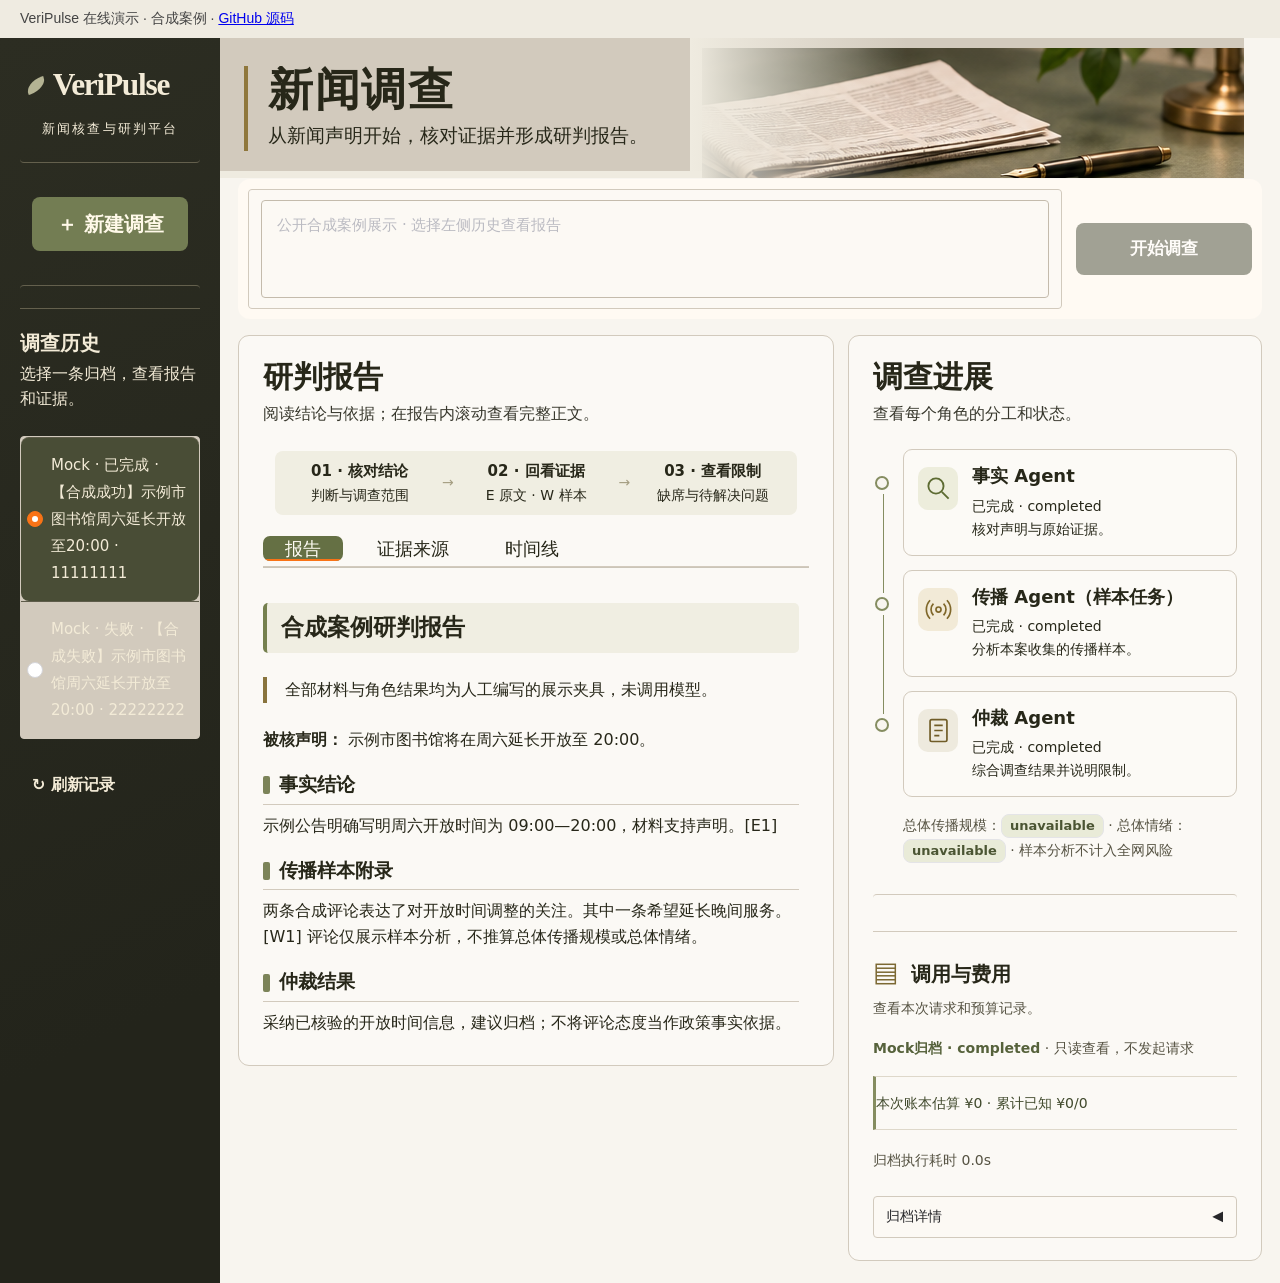
==== docs/demo/index.html @ a6015715 "Show current frontend and add interactive public demo" ====
<!doctype html><html lang="zh-CN"><head><meta charset="UTF-8"><meta name="viewport" content="width=device-width,initial-scale=1"><title>VeriPulse · 在线演示</title><style>:root { --bg: white; --col: #27272a; --bg-dark: #0f0f11; --col-dark: #f4f4f5; }
body { background: var(--bg); color: var(--col); font-family: Arial, Helvetica, sans-serif; }
@media (prefers-color-scheme: dark) {
  body { background: var(--bg-dark); color: var(--col-dark); }
}
.gradio-container-6-31-0, .gradio-container-6-31-0 *, .gradio-container-6-31-0 ::before, .gradio-container-6-31-0 ::after { box-sizing: border-box; border-style: solid; border-width: 0px; }
.gradio-container-6-31-0 html { text-size-adjust: 100%; line-height: 1.5; font-family: var(--font-sans); tab-size: 2; }
body { line-height: inherit; margin: 0px; }
.gradio-container-6-31-0 hr { height: 0px; color: inherit; border-top-width: 1px; }
.gradio-container-6-31-0 abbr:where([title]) { text-decoration: underline dotted; }
.gradio-container-6-31-0 h1, .gradio-container-6-31-0 h2, .gradio-container-6-31-0 h3, .gradio-container-6-31-0 h4, .gradio-container-6-31-0 h5, .gradio-container-6-31-0 h6 { font-weight: inherit; font-size: inherit; }
.gradio-container-6-31-0 a { color: inherit; text-decoration: inherit; }
.gradio-container-6-31-0 b, .gradio-container-6-31-0 strong { font-weight: bolder; }
.gradio-container-6-31-0 code, .gradio-container-6-31-0 kbd, .gradio-container-6-31-0 samp, .gradio-container-6-31-0 pre { }
.gradio-container-6-31-0 small { font-size: 80%; }
.gradio-container-6-31-0 sub, .gradio-container-6-31-0 sup { vertical-align: baseline; font-size: 75%; line-height: 0; position: relative; }
.gradio-container-6-31-0 sub { bottom: -0.25em; }
.gradio-container-6-31-0 sup { top: -0.5em; }
.gradio-container-6-31-0 table { border-color: inherit; text-indent: 0px; }
.gradio-container-6-31-0 button, .gradio-container-6-31-0 input, .gradio-container-6-31-0 optgroup, .gradio-container-6-31-0 select, .gradio-container-6-31-0 textarea { color: inherit; font-weight: inherit; font-size: 100%; line-height: inherit; margin: 0px; padding: 0px; font-family: inherit; }
.gradio-container-6-31-0 button, .gradio-container-6-31-0 select { text-transform: none; }
.gradio-container-6-31-0 button, .gradio-container-6-31-0 [type="button"], .gradio-container-6-31-0 [type="reset"], .gradio-container-6-31-0 [type="submit"] { appearance: button; background-color: rgba(0, 0, 0, 0); background-image: none; }
.gradio-container-6-31-0 progress { vertical-align: baseline; }
.gradio-container-6-31-0 ::-webkit-inner-spin-button { height: auto; }
.gradio-container-6-31-0 ::-webkit-outer-spin-button { height: auto; }
.gradio-container-6-31-0 [type="search"] { appearance: textfield; outline-offset: -2px; }
.gradio-container-6-31-0 ::-webkit-search-decoration { appearance: none; }
.gradio-container-6-31-0 ::-webkit-file-upload-button { appearance: button; font: inherit; }
.gradio-container-6-31-0 summary { display: list-item; }
.gradio-container-6-31-0 blockquote, .gradio-container-6-31-0 dl, .gradio-container-6-31-0 dd, .gradio-container-6-31-0 h1, .gradio-container-6-31-0 h2, .gradio-container-6-31-0 h3, .gradio-container-6-31-0 h4, .gradio-container-6-31-0 h5, .gradio-container-6-31-0 h6, .gradio-container-6-31-0 hr, .gradio-container-6-31-0 figure, .gradio-container-6-31-0 p, .gradio-container-6-31-0 pre { margin: 0px; }
.gradio-container-6-31-0 fieldset { margin: 0px; padding: 0px; }
.gradio-container-6-31-0 legend { padding: 0px; }
.gradio-container-6-31-0 ol, .gradio-container-6-31-0 ul, .gradio-container-6-31-0 menu { margin: 0px; padding: 0px; }
.gradio-container-6-31-0 textarea { resize: vertical; }
.gradio-container-6-31-0 input::placeholder, .gradio-container-6-31-0 textarea::placeholder { opacity: 1; color: --color-var(--color-grey-400); }
.gradio-container-6-31-0 button, .gradio-container-6-31-0 [role="button"] { cursor: pointer; }
.gradio-container-6-31-0 :disabled { cursor: default; }
.gradio-container-6-31-0 img, .gradio-container-6-31-0 svg, .gradio-container-6-31-0 video, .gradio-container-6-31-0 canvas, .gradio-container-6-31-0 audio, .gradio-container-6-31-0 iframe, .gradio-container-6-31-0 embed, .gradio-container-6-31-0 object { vertical-align: middle; display: block; }
.gradio-container-6-31-0 img, .gradio-container-6-31-0 video { max-width: 100%; height: auto; margin: 0px; }
.gradio-container-6-31-0 [hidden] { display: none; }
.gradio-container-6-31-0 [type="text"], .gradio-container-6-31-0 [type="email"], .gradio-container-6-31-0 [type="url"], .gradio-container-6-31-0 [type="password"], .gradio-container-6-31-0 [type="number"], .gradio-container-6-31-0 [type="date"], .gradio-container-6-31-0 [type="datetime-local"], .gradio-container-6-31-0 [type="month"], .gradio-container-6-31-0 [type="search"], .gradio-container-6-31-0 [type="tel"], .gradio-container-6-31-0 [type="time"], .gradio-container-6-31-0 [type="week"], .gradio-container-6-31-0 [multiple], .gradio-container-6-31-0 textarea, .gradio-container-6-31-0 select { --tw-shadow: 0 0 #0000; appearance: none; background-color: rgb(255, 255, 255); border-width: 1px; border-color: rgb(107, 114, 128); border-radius: 0px; padding: 0.5rem 0.75rem; font-size: 1rem; line-height: 1.5rem; }
.gradio-container-6-31-0 [type="checkbox"], .gradio-container-6-31-0 [type="radio"] { vertical-align: middle; appearance: none; color: rgb(37, 99, 235); user-select: none; background-origin: border-box; border-width: 1px; flex-shrink: 0; width: 1rem; height: 1rem; padding: 0px; display: inline-block; }
.gradio-container-6-31-0 [type="checkbox"]:checked { background-image: url("data:image/svg+xml,%3csvg viewBox='0 0 16 16' fill='white' xmlns='http://www.w3.org/2000/svg'%3e%3cpath d='M12.207 4.793a1 1 0 010 1.414l-5 5a1 1 0 01-1.414 0l-2-2a1 1 0 011.414-1.414L6.5 9.086l4.293-4.293a1 1 0 011.414 0z'/%3e%3c/svg%3e"); }
.gradio-container-6-31-0 [type="radio"]:checked { background-image: url("data:image/svg+xml,%3csvg viewBox='0 0 16 16' fill='white' xmlns='http://www.w3.org/2000/svg'%3e%3ccircle cx='8' cy='8' r='3'/%3e%3c/svg%3e"); }
.gradio-container-6-31-0 select { background-image: url("data:image/svg+xml,%3csvg xmlns='http://www.w3.org/2000/svg' fill='none' viewBox='0 0 20 20'%3e%3cpath stroke='%236b7280' stroke-linecap='round' stroke-linejoin='round' stroke-width='1.5' d='M6 8l4 4 4-4'/%3e%3c/svg%3e"); background-position: right 0.5rem center; background-repeat: no-repeat; background-size: 1.5em 1.5em; padding-right: 2.5rem; }
.gradio-container-6-31-0 [type="checkbox"]:checked, .gradio-container-6-31-0 [type="radio"]:checked { background-position: 50% center; background-repeat: no-repeat; background-size: 100% 100%; }
.gradio-container-6-31-0 [type="checkbox"]:checked:hover, .gradio-container-6-31-0 [type="checkbox"]:checked:focus, .gradio-container-6-31-0 [type="radio"]:checked:hover, .gradio-container-6-31-0 [type="radio"]:checked:focus { border-color: rgba(0, 0, 0, 0); }
.gradio-container-6-31-0 [type="checkbox"]:focus-visible, .gradio-container-6-31-0 [type="checkbox"]:focus-visible, .gradio-container-6-31-0 [type="radio"]:focus-visible, .gradio-container-6-31-0 [type="radio"]:focus-visible { outline: none; }
.gradio-container-6-31-0 gradio-lite { display: flex; }
.gradio-container-6-31-0 gradio-lite:not(:defined) { display: none; }
.gradio-container-6-31-0 .scroll-hide { scrollbar-width: none; }
.gradio-container-6-31-0 .sr-only { clip: rect(0px, 0px, 0px, 0px); white-space: nowrap; border-width: 0px; width: 1px; height: 1px; margin: -1px; padding: 0px; position: absolute; overflow: hidden; }
.gradio-container-6-31-0 .scroll-hide::-webkit-scrollbar { display: none; }
.gradio-container-6-31-0 { text-size-adjust: 100%; line-height: 1.5; font-family: var(--font); tab-size: 4; }
.gradio-container-6-31-0 .cropper-container { touch-action: none; user-select: none; direction: ltr; font-size: 0px; line-height: 0; position: relative; }
.gradio-container-6-31-0 .cropper-container img { width: 100%; height: 100%; display: block; min-width: 0px !important; max-width: none !important; min-height: 0px !important; max-height: none !important; }
.gradio-container-6-31-0 .cropper-wrap-box, .gradio-container-6-31-0 .cropper-canvas, .gradio-container-6-31-0 .cropper-drag-box, .gradio-container-6-31-0 .cropper-crop-box, .gradio-container-6-31-0 .cropper-modal { position: absolute; inset: 0px; }
.gradio-container-6-31-0 .cropper-wrap-box, .gradio-container-6-31-0 .cropper-canvas { overflow: hidden; }
.gradio-container-6-31-0 .cropper-drag-box { opacity: 0; background-color: rgb(255, 255, 255); }
.gradio-container-6-31-0 .cropper-modal { opacity: 0.5; background-color: rgb(0, 0, 0); }
.gradio-container-6-31-0 .cropper-view-box { outline: rgba(51, 153, 255, 0.75) solid 1px; width: 100%; height: 100%; display: block; overflow: hidden; }
.gradio-container-6-31-0 .cropper-dashed { opacity: 0.5; border: 0px dashed rgb(238, 238, 238); display: block; position: absolute; }
.gradio-container-6-31-0 .cropper-dashed.dashed-h { border-top-width: 1px; border-bottom-width: 1px; width: 100%; height: 33.3333%; top: 33.3333%; left: 0px; }
.gradio-container-6-31-0 .cropper-dashed.dashed-v { border-left-width: 1px; border-right-width: 1px; width: 33.3333%; height: 100%; top: 0px; left: 33.3333%; }
.gradio-container-6-31-0 .cropper-center { opacity: 0.75; width: 0px; height: 0px; display: block; position: absolute; top: 50%; left: 50%; }
.gradio-container-6-31-0 .cropper-center::before, .gradio-container-6-31-0 .cropper-center::after { content: " "; background-color: rgb(238, 238, 238); display: block; position: absolute; }
.gradio-container-6-31-0 .cropper-center::before { width: 7px; height: 1px; top: 0px; left: -3px; }
.gradio-container-6-31-0 .cropper-center::after { width: 1px; height: 7px; top: -3px; left: 0px; }
.gradio-container-6-31-0 .cropper-face, .gradio-container-6-31-0 .cropper-line, .gradio-container-6-31-0 .cropper-point { opacity: 0.1; width: 100%; height: 100%; display: block; position: absolute; }
.gradio-container-6-31-0 .cropper-face { background-color: rgb(255, 255, 255); top: 0px; left: 0px; }
.gradio-container-6-31-0 .cropper-line { background-color: rgb(51, 153, 255); }
.gradio-container-6-31-0 .cropper-line.line-e { cursor: ew-resize; width: 5px; top: 0px; right: -3px; }
.gradio-container-6-31-0 .cropper-line.line-n { cursor: ns-resize; height: 5px; top: -3px; left: 0px; }
.gradio-container-6-31-0 .cropper-line.line-w { cursor: ew-resize; width: 5px; top: 0px; left: -3px; }
.gradio-container-6-31-0 .cropper-line.line-s { cursor: ns-resize; height: 5px; bottom: -3px; left: 0px; }
.gradio-container-6-31-0 .cropper-point { opacity: 0.75; background-color: rgb(51, 153, 255); width: 5px; height: 5px; }
.gradio-container-6-31-0 .cropper-point.point-e { cursor: ew-resize; margin-top: -3px; top: 50%; right: -3px; }
.gradio-container-6-31-0 .cropper-point.point-n { cursor: ns-resize; margin-left: -3px; top: -3px; left: 50%; }
.gradio-container-6-31-0 .cropper-point.point-w { cursor: ew-resize; margin-top: -3px; top: 50%; left: -3px; }
.gradio-container-6-31-0 .cropper-point.point-s { cursor: s-resize; margin-left: -3px; bottom: -3px; left: 50%; }
.gradio-container-6-31-0 .cropper-point.point-ne { cursor: nesw-resize; top: -3px; right: -3px; }
.gradio-container-6-31-0 .cropper-point.point-nw { cursor: nwse-resize; top: -3px; left: -3px; }
.gradio-container-6-31-0 .cropper-point.point-sw { cursor: nesw-resize; bottom: -3px; left: -3px; }
.gradio-container-6-31-0 .cropper-point.point-se { opacity: 1; cursor: nwse-resize; width: 20px; height: 20px; bottom: -3px; right: -3px; }
@media (width >= 768px) {
  .gradio-container-6-31-0 .cropper-point.point-se { width: 15px; height: 15px; }
}
@media (width >= 992px) {
  .gradio-container-6-31-0 .cropper-point.point-se { width: 10px; height: 10px; }
}
@media (width >= 1200px) {
  .gradio-container-6-31-0 .cropper-point.point-se { opacity: 0.75; width: 5px; height: 5px; }
}
.gradio-container-6-31-0 .cropper-point.point-se::before { opacity: 0; content: " "; background-color: rgb(51, 153, 255); width: 200%; height: 200%; display: block; position: absolute; bottom: -50%; right: -50%; }
.gradio-container-6-31-0 .cropper-invisible { opacity: 0; }
.gradio-container-6-31-0 .cropper-bg { background-image: url("[data-uri]"); }
.gradio-container-6-31-0 .cropper-hide { width: 0px; height: 0px; display: block; position: absolute; }
.gradio-container-6-31-0 .cropper-hidden { display: none !important; }
.gradio-container-6-31-0 .cropper-move { cursor: move; }
.gradio-container-6-31-0 .cropper-crop { cursor: crosshair; }
.gradio-container-6-31-0 .cropper-disabled .cropper-drag-box, .gradio-container-6-31-0 .cropper-disabled .cropper-face, .gradio-container-6-31-0 .cropper-disabled .cropper-line, .gradio-container-6-31-0 .cropper-disabled .cropper-point { cursor: not-allowed; }
:root { --scale-0: 1rem; --scale-1: 1.125rem; --scale-2: 1.25rem; --scale-3: 1.5rem; --scale-4: 1.875rem; --scale-5: 2.25rem; --scale-6: 3rem; --scale-7: 3.75rem; --scale-8: 4.5rem; --scale-9: 6rem; --scale-10: 8rem; --scale-000: .75rem; --scale-00: .875rem; --scale-fluid-0: clamp(.875rem, .8rem + .25vw, 1rem); --scale-fluid-1: clamp(1rem, .925rem + .25vw, 1.125rem); --scale-fluid-2: clamp(1.125rem, 1.05rem + .25vw, 1.25rem); --scale-fluid-3: clamp(1.25rem, 1.1rem + .5vw, 1.5rem); --scale-fluid-4: clamp(1.5rem, 1.275rem + .75vw, 1.875rem); --scale-fluid-5: clamp(1.875rem, 1.65rem + .75vw, 2.25rem); --scale-fluid-6: clamp(2.25rem, 1.8rem + 1.5vw, 3rem); --scale-fluid-7: clamp(3rem, 2.55rem + 1.5vw, 3.75rem); --scale-fluid-8: clamp(3.75rem, 3.3rem + 1.5vw, 4.5rem); --scale-fluid-9: clamp(4.5rem, 3.6rem + 3vw, 6rem); --scale-fluid-10: clamp(6rem, 4.8rem + 4vw, 8rem); --scale-fluid-000: clamp(.625rem, .55rem + .25vw, .75rem); --scale-fluid-00: clamp(.75rem, .675rem + .25vw, .875rem); --font-sans: IBM Plex Sans, ui-sans-serif, system-ui, -apple-system, BlinkMacSystemFont, "Segoe UI", Roboto, "Helvetica Neue", Arial, "Noto Sans", sans-serif, "Apple Color Emoji", "Segoe UI Emoji", "Segoe UI Symbol", "Noto Color Emoji"; --font-serif: ui-serif, Georgia, Cambria, "Times New Roman", Times, serif; --font-mono: IBM Plex Mono, ui-monospace, SFMono-Regular, Menlo, Monaco, Consolas, "Liberation Mono", "Courier New", monospace; --weight-light: 300; --weight-regular: 400; --weight-medium: 500; --weight-semibold: 600; --weight-bold: 700; --weight-extrabold: 800; --weight-black: 900; --line-none: 1; --line-xs: 1.125; --line-sm: 1.4; --line-md: 1.5; --line-lg: 1.625; --line-xl: 2; --letter-xs: -.05em; --letter-sm: -.025em; --letter-none: 0em; --letter-lg: .025em; --letter-xl: .05em; --prose-xs: 45ch; --prose-sm: 55ch; --prose-md: 65ch; --prose-lg: 75ch; --prose-xl: 85ch; --size-1: 4px; --size-2: 8px; --size-3: 12px; --size-4: 16px; --size-5: 20px; --size-6: 24px; --size-7: 28px; --size-8: 32px; --size-9: 36px; --size-10: 40px; --size-11: 44px; --size-12: 48px; --size-14: 56px; --size-16: 64px; --size-20: 80px; --size-24: 96px; --size-28: 112px; --size-32: 128px; --size-36: 144px; --size-40: 160px; --size-44: 176px; --size-48: 192px; --size-52: 208px; --size-56: 224px; --size-60: 240px; --size-64: 256px; --size-72: 288px; --size-80: 320px; --size-96: 384px; --size-px: 1px; --size-full: 100%; --size-screen: 100vw; --size-min: min-content; --size-max: max-content; --size-0-5: 2px; --size-1-5: 6px; --size-2-5: 10px; --size-screen-h: 100vh; --width-xs: 480px; --width-sm: 640px; --width-md: 768px; --width-lg: 1024px; --width-xl: 1280px; --ratio-square: 1/1; --ratio-portrait: 3/4; --ratio-landscape: 4/3; --ratio-tall: 2/3; --ratio-wide: 3/2; --ratio-widescreen: 16/9; --ratio-golden: 1.618/1; --radius-100: 100%; --radius-xs: 2px; --radius-sm: 4px; --radius-md: 6px; --radius-lg: 8px; --radius-xl: 12px; --radius-full: 9999px; --radius-2xl: 16px; --radius-3xl: 22px; --blur-xs: blur(4px); --blur-sm: blur(8px); --blur-md: blur(16px); --blur-lg: blur(24px); --blur-xl: blur(40px); --layer-1: 10; --layer-2: 20; --layer-3: 30; --layer-4: 40; --layer-5: 50; --layer-below: -1; --layer-top: 2147480000; --shadow-xs: 0 1px 3px 0 #0000001a, 0 1px 2px 0 #0000000f; --shadow-sm: 0 4px 6px -2px #0000001a, 0 2px 4px -2px #0000000f; --shadow-md: 0 12px 16px -4px #0000001a, 0 4px 6px -2px #0000000d; --shadow-lg: 0 20px 24px -4px #0000001a, 0 8px 8px -4px #0000000a; --shadow-xl: 0 24px 48px -12px #00000040; --ease-in-sine: cubic-bezier(.47, 0, .745, .715); --ease-out-sine: cubic-bezier(.39, .575, .565, 1); --ease-in-out-sine: cubic-bezier(.445, .05, .55, .95); --ease-in-quad: cubic-bezier(.55, .085, .68, .53); --ease-out-quad: cubic-bezier(.25, .46, .45, .94); --ease-in-out-quad: cubic-bezier(.455, .03, .515, .955); --ease-in-cubic: cubic-bezier(.55, .055, .675, .19); --ease-out-cubic: cubic-bezier(.215, .61, .355, 1); --ease-in-out-cubic: cubic-bezier(.645, .045, .355, 1); --ease-in-quart: cubic-bezier(.895, .03, .685, .22); --ease-out-quart: cubic-bezier(.165, .84, .44, 1); --ease-in-out-quart: cubic-bezier(.77, 0, .175, 1); --ease-in-quint: cubic-bezier(.755, .05, .855, .06); --ease-out-quint: cubic-bezier(.23, 1, .32, 1); --ease-in-out-quint: cubic-bezier(.86, 0, .07, 1); --ease-in-expo: cubic-bezier(.95, .05, .795, .035); --ease-out-expo: cubic-bezier(.19, 1, .22, 1); --ease-in-out-expo: cubic-bezier(1, 0, 0, 1); --ease-in-circ: cubic-bezier(.6, .04, .98, .335); --ease-out-circ: cubic-bezier(.075, .82, .165, 1); --ease-in-out-circ: cubic-bezier(.785, .135, .15, .86); --ease-in-back: cubic-bezier(.6, -.28, .735, .045); --ease-out-back: cubic-bezier(.175, .885, .32, 1.275); --ease-in-out-back: cubic-bezier(.68, -.55, .265, 1.55); --color-black: #000; --color-white: #fff; --color-grey-50: #f9fafb; --color-grey-100: #f3f4f6; --color-grey-200: #e5e7eb; --color-grey-300: #d1d5db; --color-grey-400: #9ca3af; --color-grey-500: #6b7280; --color-grey-600: #4b5563; --color-grey-700: #374151; --color-grey-800: #1f2937; --color-grey-900: #111827; --color-grey-950: #0b0f19; --color-grey: #6b7280; --color-slate-50: #f8fafc; --color-slate-100: #f1f5f9; --color-slate-200: #e2e8f0; --color-slate-300: #cbd5e1; --color-slate-400: #94a3b8; --color-slate-500: #64748b; --color-slate-600: #475569; --color-slate-700: #334155; --color-slate-800: #1e293b; --color-slate-900: #0f172a; --color-slate-950: #020617; --color-slate: var(--color-slate-500); --color-zinc-50: #fafafa; --color-zinc-100: #f4f4f5; --color-zinc-200: #e4e4e7; --color-zinc-300: #d4d4d8; --color-zinc-400: #a1a1aa; --color-zinc-500: #71717a; --color-zinc-600: #52525b; --color-zinc-700: #3f3f46; --color-zinc-800: #27272a; --color-zinc-900: #18181b; --color-zinc-950: #09090b; --color-zinc: var(--color-zinc-500); --color-stone-50: #fafaf9; --color-stone-100: #f5f5f4; --color-stone-200: #e7e5e4; --color-stone-300: #d6d3d1; --color-stone-400: #a8a29e; --color-stone-500: #78716c; --color-stone-600: #57534e; --color-stone-700: #44403c; --color-stone-800: #292524; --color-stone-900: #1c1917; --color-stone-950: #0c0a09; --color-stone: var(--color-stone-500); --color-red-50: #fef2f2; --color-red-100: #fee2e2; --color-red-200: #fecaca; --color-red-300: #fca5a5; --color-red-400: #f87171; --color-red-500: #ef4444; --color-red-600: #dc2626; --color-red-700: #b91c1c; --color-red-800: #991b1b; --color-red-900: #7f1d1d; --color-red-950: #63171a; --color-red: #ef4444; --color-orange-50: #fff2e5; --color-orange-100: #ffe5cc; --color-orange-200: #ffd8b4; --color-orange-300: #ffb066; --color-orange-400: #ff9633; --color-orange-500: #ff7c00; --color-orange-600: #ee7400; --color-orange-700: #ce6400; --color-orange-800: #a45000; --color-orange-900: #5c2d00; --color-orange-950: #3c1f00; --color-orange: #f97316; --color-amber-50: #fffbeb; --color-amber-100: #fef3c7; --color-amber-200: #fde68a; --color-amber-300: #fcd34d; --color-amber-400: #fbbf24; --color-amber-500: #f59e0b; --color-amber-600: #d97706; --color-amber-700: #b45309; --color-amber-800: #92400e; --color-amber-900: #78350f; --color-amber-950: #451a03; --color-amber: var(--color-amber-500); --color-yellow-50: #fffbeb; --color-yellow-100: #fff9c2; --color-yellow-200: #fef08a; --color-yellow-300: #fde047; --color-yellow-400: #facc15; --color-yellow-500: #eab308; --color-yellow-600: #ca8a04; --color-yellow-700: #a16207; --color-yellow-800: #854d0e; --color-yellow-900: #713f12; --color-yellow-950: #633112; --color-yellow: #eab308; --color-lime-50: #f7fee7; --color-lime-100: #ecfccb; --color-lime-200: #d9f99d; --color-lime-300: #bef264; --color-lime-400: #a3e635; --color-lime-500: #84cc16; --color-lime-600: #65a30d; --color-lime-700: #4d7c0f; --color-lime-800: #3f6212; --color-lime-900: #365314; --color-lime-950: #1a2e05; --color-lime: var(--color-lime-500); --color-green-50: #ecfdf5; --color-green-100: #d1fae5; --color-green-200: #bbf7d0; --color-green-300: #86efac; --color-green-400: #4ade80; --color-green-500: #22c55e; --color-green-600: #16a34a; --color-green-700: #15803d; --color-green-800: #166534; --color-green-900: #14532d; --color-green-950: #134227; --color-green: #22c55e; --color-teal-50: #f0fdfa; --color-teal-100: #ccfbf1; --color-teal-200: #99f6e4; --color-teal-300: #5eead4; --color-teal-400: #2dd4bf; --color-teal-500: #14b8a6; --color-teal-600: #0d9488; --color-teal-700: #0f766e; --color-teal-800: #115e59; --color-teal-900: #134e4a; --color-teal-950: #042f2e; --color-teal: var(--color-teal-500); --color-cyan-50: #ecfeff; --color-cyan-100: #cffafe; --color-cyan-200: #a5f3fc; --color-cyan-300: #67e8f9; --color-cyan-400: #22d3ee; --color-cyan-500: #06b6d4; --color-cyan-600: #0891b2; --color-cyan-700: #0e7490; --color-cyan-800: #155e75; --color-cyan-900: #164e63; --color-cyan-950: #083344; --color-cyan: var(--color-cyan-500); --color-sky-50: #f0f9ff; --color-sky-100: #e0f2fe; --color-sky-200: #bae6fd; --color-sky-300: #7dd3fc; --color-sky-400: #38bdf8; --color-sky-500: #0ea5e9; --color-sky-600: #0284c7; --color-sky-700: #0369a1; --color-sky-800: #075985; --color-sky-900: #0c4a6e; --color-sky-950: #082f49; --color-sky: var(--color-sky-500); --color-blue-50: #eff6ff; --color-blue-100: #dbeafe; --color-blue-200: #bfdbfe; --color-blue-300: #93c5fd; --color-blue-400: #60a5fa; --color-blue-500: #0ea5e9; --color-blue-600: #2563eb; --color-blue-700: #1d4ed8; --color-blue-800: #1e40af; --color-blue-900: #1e3a8a; --color-blue-950: #1c366b; --color-blue: #0ea5e9; --color-indigo-50: #eef2ff; --color-indigo-100: #e0e7ff; --color-indigo-200: #c7d2fe; --color-indigo-300: #a5b4fc; --color-indigo-400: #818cf8; --color-indigo-500: #6366f1; --color-indigo-600: #4f46e5; --color-indigo-700: #4338ca; --color-indigo-800: #3730a3; --color-indigo-900: #312e81; --color-indigo-950: #1e1b4b; --color-indigo: var(--color-indigo-500); --color-violet-50: #f5f3ff; --color-violet-100: #ede9fe; --color-violet-200: #ddd6fe; --color-violet-300: #c4b5fd; --color-violet-400: #a78bfa; --color-violet-500: #8b5cf6; --color-violet-600: #7c3aed; --color-violet-700: #6d28d9; --color-violet-800: #5b21b6; --color-violet-900: #4c1d95; --color-violet-950: #2e1065; --color-violet: var(--color-violet-500); --color-purple-50: #faf5ff; --color-purple-100: #f3e8ff; --color-purple-200: #e9d5ff; --color-purple-300: #d8b4fe; --color-purple-400: #c084fc; --color-purple-500: #a855f7; --color-purple-600: #9333ea; --color-purple-700: #7e22ce; --color-purple-800: #6b21a8; --color-purple-900: #581c87; --color-purple-950: #3b0764; --color-purple: var(--color-purple-500); --color-fuchsia-50: #fdf4ff; --color-fuchsia-100: #fae8ff; --color-fuchsia-200: #f5d0fe; --color-fuchsia-300: #f0abfc; --color-fuchsia-400: #e879f9; --color-fuchsia-500: #d946ef; --color-fuchsia-600: #c026d3; --color-fuchsia-700: #a21caf; --color-fuchsia-800: #86198f; --color-fuchsia-900: #701a75; --color-fuchsia-950: #4a044e; --color-fuchsia: var(--color-fuchsia-500); --color-pink-50: #fdf2f8; --color-pink-100: #fce7f3; --color-pink-200: #fbcfe8; --color-pink-300: #f9a8d4; --color-pink-400: #f472b6; --color-pink-500: #ec4899; --color-pink-600: #db2777; --color-pink-700: #be185d; --color-pink-800: #9d174d; --color-pink-900: #831843; --color-pink-950: #500724; --color-pink: var(--color-pink-500); --color-rose-50: #fff1f2; --color-rose-100: #ffe4e6; --color-rose-200: #fecdd3; --color-rose-300: #fda4af; --color-rose-400: #fb7185; --color-rose-500: #f43f5e; --color-rose-600: #e11d48; --color-rose-700: #be123c; --color-rose-800: #9f1239; --color-rose-900: #881337; --color-rose-950: #4c0519; --color-rose: var(--color-rose-500); --color-blue-10: #fafcff; --color-grey-10: #fdfdfe; --color-red-10: #fffbfb; --color-green-10: #f9fefc; --color-orange-10: #fffbf6; --color-yellow-10: #fffef8; --grid-2: repeat(2, minmax(0, 1fr)); --grid-3: repeat(3, minmax(0, 1fr)); --grid-4: repeat(4, minmax(0, 1fr)); --grid-5: repeat(5, minmax(0, 1fr)); --grid-6: repeat(6, minmax(0, 1fr)); --grid-7: repeat(7, minmax(0, 1fr)); --grid-8: repeat(8, minmax(0, 1fr)); --grid-9: repeat(9, minmax(0, 1fr)); --grid-10: repeat(10, minmax(0, 1fr)); --grid-11: repeat(11, minmax(0, 1fr)); --grid-12: repeat(12, minmax(0, 1fr)); --grid-page-width: var(--width-xl); --grid-page-gutter: 5vw; --grid-page-main: 2 / 3; --grid-page: minmax(var(--grid-page-gutter), 1fr) minmax(0, var(--grid-page-width)) minmax(var(--grid-page-gutter), 1fr); }
.gradio-container-6-31-0 .prose { font-weight: var(--prose-text-weight); font-size: var(--text-md); }
.gradio-container-6-31-0 .prose * { color: var(--body-text-color); }
.gradio-container-6-31-0 .prose p { margin-bottom: var(--spacing-sm); line-height: var(--line-lg); }
.gradio-container-6-31-0 .prose h1, .gradio-container-6-31-0 .prose h2, .gradio-container-6-31-0 .prose h3, .gradio-container-6-31-0 .prose h4, .gradio-container-6-31-0 .prose h5 { margin: var(--spacing-xxl) 0 var(--spacing-lg); font-weight: var(--prose-header-text-weight); color: var(--body-text-color); line-height: 1.3; }
.gradio-container-6-31-0 .prose > :first-child { margin-top: 0px; }
.gradio-container-6-31-0 .prose h1 { font-size: var(--text-xxl); }
.gradio-container-6-31-0 .prose h2 { font-size: var(--text-xl); }
.gradio-container-6-31-0 .prose h3 { font-size: var(--text-lg); }
.gradio-container-6-31-0 .prose h4 { font-size: 1.1em; }
.gradio-container-6-31-0 .prose h5 { font-size: 1.05em; }
.gradio-container-6-31-0 .prose ul { list-style: circle; }
.gradio-container-6-31-0 .prose ol { list-style: decimal; }
.gradio-container-6-31-0 .prose ul > p, .gradio-container-6-31-0 .prose li > p { display: inline; }
.gradio-container-6-31-0 .prose ol, .gradio-container-6-31-0 .prose ul { margin-top: 0px; padding-inline-start: 1.5em; }
.gradio-container-6-31-0 .prose ul ul, .gradio-container-6-31-0 .prose ul ol, .gradio-container-6-31-0 .prose ol ol, .gradio-container-6-31-0 .prose ol ul { margin: 0.5em 0px; padding-inline-start: 2em; font-size: 90%; }
.gradio-container-6-31-0 .prose li { margin-bottom: 0.5em; }
.gradio-container-6-31-0 .prose th, .gradio-container-6-31-0 .prose td { padding: var(--text-xs) var(--text-md); text-align: left; border-bottom: 1px solid rgb(225, 225, 225); }
.gradio-container-6-31-0 .prose button, .gradio-container-6-31-0 .prose .button, .gradio-container-6-31-0 .prose input, .gradio-container-6-31-0 .prose textarea, .gradio-container-6-31-0 .prose select, .gradio-container-6-31-0 .prose fieldset { margin-bottom: var(--spacing-sm); }
.gradio-container-6-31-0 .prose pre, .gradio-container-6-31-0 .prose blockquote, .gradio-container-6-31-0 .prose dl, .gradio-container-6-31-0 .prose figure, .gradio-container-6-31-0 .prose table, .gradio-container-6-31-0 .prose p, .gradio-container-6-31-0 .prose ul, .gradio-container-6-31-0 .prose ol, .gradio-container-6-31-0 .prose form { margin-bottom: var(--spacing-md); }
.gradio-container-6-31-0 .prose table, .gradio-container-6-31-0 .prose tr, .gradio-container-6-31-0 .prose td, .gradio-container-6-31-0 .prose th { border: 1px solid var(--body-text-color); }
.gradio-container-6-31-0 .prose table { border-collapse: collapse; margin-bottom: var(--spacing-xxl); }
.gradio-container-6-31-0 .prose a { color: var(--link-text-color); text-decoration: underline; }
.gradio-container-6-31-0 .prose a:visited { color: var(--link-text-color-visited); }
.gradio-container-6-31-0 .prose a:hover { color: var(--link-text-color-hover); }
.gradio-container-6-31-0 .prose a:active { color: var(--link-text-color-active); }
.gradio-container-6-31-0 .prose hr { border-width: 1px 0px 0px; border-top-style: solid; border-top-color: rgb(225, 225, 225); margin-top: 3em; margin-bottom: 3.5em; }
.gradio-container-6-31-0 .prose blockquote { border-left: 5px solid var(--border-color-primary); padding-left: var(--size-2); margin: var(--size-6) 0 !important; }
.gradio-container-6-31-0 .prose :last-child { margin-bottom: 0px !important; }
.gradio-container-6-31-0 .gradio-style input[type="text"], .gradio-container-6-31-0 .gradio-style input[type="number"], .gradio-container-6-31-0 .gradio-style textarea { background: var(--input-background-fill); padding: var(--input-padding); color: var(--body-text-color); font-weight: var(--input-text-weight); font-size: var(--input-text-size); line-height: var(--line-sm); border: var(--input-border-width) solid var(--input-border-color); border-radius: var(--input-radius); outline: none !important; }
.gradio-container-6-31-0 .gradio-style input[type="text"]:disabled, .gradio-container-6-31-0 .gradio-style input[type="text"]:disabled, .gradio-container-6-31-0 .gradio-style input[type="number"]:disabled, .gradio-container-6-31-0 .gradio-style input[type="number"]:disabled, .gradio-container-6-31-0 .gradio-style textarea:disabled, .gradio-container-6-31-0 .gradio-style textarea:disabled { opacity: 1; }
.gradio-container-6-31-0 .gradio-style input[type="text"]:focus, .gradio-container-6-31-0 .gradio-style input[type="text"]:focus, .gradio-container-6-31-0 .gradio-style input[type="number"]:focus, .gradio-container-6-31-0 .gradio-style input[type="number"]:focus, .gradio-container-6-31-0 .gradio-style textarea:focus, .gradio-container-6-31-0 .gradio-style textarea:focus { box-shadow: var(--input-shadow-focus); border-color: var(--input-border-color-focus); background: var(--input-background-fill-focus); }
.gradio-container-6-31-0 .gradio-style input[type="text"]::placeholder, .gradio-container-6-31-0 .gradio-style input[type="text"]::placeholder, .gradio-container-6-31-0 .gradio-style input[type="number"]::placeholder, .gradio-container-6-31-0 .gradio-style input[type="number"]::placeholder, .gradio-container-6-31-0 .gradio-style textarea::placeholder, .gradio-container-6-31-0 .gradio-style textarea::placeholder { color: var(--input-placeholder-color); }
.gradio-container-6-31-0 .gradio-style button, .gradio-container-6-31-0 .gradio-style a { transition: var(--button-transition); padding: var(--size-0-5) var(--size-2); text-align: center; }
.gradio-container-6-31-0 .gradio-style button:hover { transform: var(--button-transform-hover); }
.gradio-container-6-31-0 .gradio-style button:active, .gradio-container-6-31-0 .gradio-style a:active { transform: var(--button-transform-active); }
.gradio-container-6-31-0 .gradio-style button[disabled], .gradio-container-6-31-0 .gradio-style a.disabled { opacity: 0.5; filter: grayscale(30%); cursor: not-allowed; transform: none; }
.gradio-container-6-31-0 .gradio-style button { border: var(--button-border-width) solid var(--button-secondary-border-color); background: var(--button-secondary-background-fill); color: var(--button-secondary-text-color); box-shadow: var(--button-secondary-shadow); border-radius: var(--button-large-radius); padding: var(--button-large-padding); font-weight: var(--button-large-text-weight); font-size: var(--button-large-text-size); }
.gradio-container-6-31-0 .gradio-style button:hover, .gradio-container-6-31-0 .gradio-style button[disabled] { background: var(--button-secondary-background-fill-hover); color: var(--button-secondary-text-color-hover); }
.gradio-container-6-31-0 .gradio-style button:hover { border-color: var(--button-secondary-border-color-hover); box-shadow: var(--button-secondary-shadow-hover); }
.gradio-container-6-31-0 .gradio-style button:active { box-shadow: var(--button-secondary-shadow-active); }
.gradio-container-6-31-0 .gradio-style button[disabled] { border-color: var(--button-secondary-border-color); }
.gradio-container-6-31-0 .gradio-style input[type="checkbox"] { --ring-color: transparent; box-shadow: var(--checkbox-shadow); border: 1px solid var(--checkbox-border-color); border-radius: var(--checkbox-border-radius); background-color: var(--checkbox-background-color); line-height: var(--line-sm); position: relative; }
.gradio-container-6-31-0 .gradio-style input[type="checkbox"]:checked, .gradio-container-6-31-0 .gradio-style input[type="checkbox"]:checked:hover, .gradio-container-6-31-0 .gradio-style input[type="checkbox"]:checked:focus, .gradio-container-6-31-0 .gradio-style input[type="checkbox"]:checked:focus { background-image: var(--checkbox-check); background-color: var(--checkbox-background-color-selected); border-color: var(--checkbox-border-color-focus); }
.gradio-container-6-31-0 .gradio-style input[type="checkbox"]:hover { border-color: var(--checkbox-border-color-hover); background-color: var(--checkbox-background-color-hover); }
.gradio-container-6-31-0 .gradio-style input[type="checkbox"]:focus { border-color: var(--checkbox-border-color-focus); background-color: var(--checkbox-background-color-focus); }
.gradio-container-6-31-0 .gradio-style input[type="checkbox"]:indeterminate { background-image: none; background-color: var(--checkbox-background-color-selected); border-color: var(--checkbox-border-color-focus); position: relative; }
.gradio-container-6-31-0 .gradio-style input[type="checkbox"]:indeterminate::after { content: ""; background-color: rgb(255, 255, 255); width: 8px; height: 2px; position: absolute; top: 50%; left: 50%; transform: translate(-50%, -50%); }
.gradio-container-6-31-0 .gradio-style input[type="checkbox"]:indeterminate:hover { background-color: var(--checkbox-background-color-selected); border-color: var(--checkbox-border-color-hover); }
.gradio-container-6-31-0 .gradio-style input[type="checkbox"]:indeterminate:focus { background-color: var(--checkbox-background-color-selected); border-color: var(--checkbox-border-color-focus); }
.gradio-container-6-31-0 .gradio-style input[type="checkbox"][disabled], .gradio-container-6-31-0 .gradio-style input[type="checkbox"] .disabled { cursor: not-allowed !important; }
.gradio-container-6-31-0 .gradio-style input[type="checkbox"]:hover { cursor: pointer; }
.gradio-container-6-31-0 .gradio-style input[type="radio"] { --ring-color: transparent; box-shadow: var(--checkbox-shadow); border: var(--checkbox-border-width) solid var(--checkbox-border-color); border-radius: var(--radius-full); background-color: var(--checkbox-background-color); line-height: var(--line-sm); position: relative; }
.gradio-container-6-31-0 .gradio-style input[type="radio"]:checked, .gradio-container-6-31-0 .gradio-style input[type="radio"]:checked:hover { border-color: var(--checkbox-border-color-selected); background-image: var(--radio-circle); background-color: var(--checkbox-background-color-selected); }
.gradio-container-6-31-0 .gradio-style input[type="radio"]:checked::after { content: ""; background-color: rgb(255, 255, 255); border-radius: 50%; position: absolute; top: 50%; left: 50%; transform: translate(-50%, -50%); }
.gradio-container-6-31-0 .gradio-style input[type="radio"]:hover { border-color: var(--checkbox-border-color-hover); background-color: var(--checkbox-background-color-hover); }
.gradio-container-6-31-0 .gradio-style input[type="radio"]:focus { border-color: var(--checkbox-border-color-focus); background-color: var(--checkbox-background-color-focus); }
.gradio-container-6-31-0 .gradio-style input[type="radio"]:checked:focus { border-color: var(--checkbox-border-color-focus); background-image: var(--radio-circle); background-color: var(--checkbox-background-color-selected); }
.gradio-container-6-31-0 .gradio-style input[type="radio"] input[disabled], .gradio-container-6-31-0 .gradio-style input[type="radio"] .disabled { cursor: not-allowed; }
.nav-holder.svelte-99kmwu { padding: var(--size-2) 0; border-bottom: solid 1px var(--border-color-primary); }
nav.svelte-99kmwu { gap: var(--size-2); padding: 0 var(--size-8); flex-wrap: wrap; justify-content: flex-end; margin: 0px auto; display: flex; }
nav.svelte-99kmwu a:where(.svelte-99kmwu) { padding: var(--size-1) var(--size-2); border-radius: var(--block-radius); border-width: var(--block-border-width); color: var(--body-text-color-subdued); border-color: rgba(0, 0, 0, 0); }
nav.svelte-99kmwu a.active:where(.svelte-99kmwu) { color: var(--body-text-color); border-color: var(--block-border-color); background-color: var(--block-background-fill); }
.gradio-container-6-31-0 { min-height: 1px; color: var(--body-text-color); flex-direction: column; padding: 0px; display: flex; position: relative; overflow: hidden; }
.embed-container.svelte-99kmwu { margin: var(--size-4) 0px; border: 1px solid var(--button-secondary-border-color); border-radius: var(--embed-radius); }
.with-info.svelte-99kmwu { padding-bottom: var(--size-7); }
.embed-container.svelte-99kmwu > .main:where(.svelte-99kmwu) { padding: var(--size-4); }
.main.svelte-99kmwu { flex-direction: column; flex-grow: 1; display: flex; }
.app.svelte-99kmwu { padding: var(--size-4) var(--size-8); width: 100%; height: 100%; margin: auto; position: relative; }
@media (width >= 640px) {
  .fillable.svelte-99kmwu:not(.fill_width) { max-width: 640px; }
}
@media (width >= 768px) {
  .fillable.svelte-99kmwu:not(.fill_width) { max-width: 768px; }
}
@media (width >= 1024px) {
  .fillable.svelte-99kmwu:not(.fill_width) { max-width: 1024px; }
}
@media (width >= 1280px) {
  .fillable.svelte-99kmwu:not(.fill_width) { max-width: 1280px; }
}
@media (width >= 1536px) {
  .fillable.svelte-99kmwu:not(.fill_width) { max-width: 1536px; }
}
@media (width >= 1920px) {
  .fillable.svelte-99kmwu:not(.fill_width) { max-width: 1920px; }
}
.info.svelte-99kmwu { border-top: 1px solid var(--button-secondary-border-color); padding: var(--size-1) var(--size-5); width: 100%; color: var(--body-text-color-subdued); font-size: var(--text-md); white-space: nowrap; justify-content: flex-start; display: flex; position: absolute; bottom: 0px; }
.info.svelte-99kmwu > span:where(.svelte-99kmwu) { overflow-wrap: break-word; word-break: keep-all; display: block; }
.info.svelte-99kmwu > span:where(.svelte-99kmwu):first-child { min-width: 0px; max-width: max-content; color: var(--body-text-color); text-overflow: ellipsis; white-space: nowrap; margin-right: 4px; overflow: hidden; }
.info.svelte-99kmwu > span:where(.svelte-99kmwu):nth-child(2) { margin-right: 3px; }
.info.svelte-99kmwu > span:where(.svelte-99kmwu):nth-child(2), .info.svelte-99kmwu > span:where(.svelte-99kmwu):nth-child(3) { width: max-content; }
.info.svelte-99kmwu > span:where(.svelte-99kmwu):nth-child(3) { text-align: right; place-self: flex-end; margin-left: auto; }
.info.svelte-99kmwu > span:where(.svelte-99kmwu):first-child { flex-shrink: 9; }
.hidden-title.svelte-99kmwu { left: var(--size-5); opacity: 0; background: var(--button-secondary-background-fill); padding-right: 4px; position: absolute; }
.info.svelte-99kmwu a:where(.svelte-99kmwu) { color: var(--body-text-color); }
.title.svelte-99kmwu { font-size: var(--text-sm); font-family: var(--font-mono); }
.hf.svelte-99kmwu { margin-left: 5px; }
.space-logo.svelte-99kmwu img:where(.svelte-99kmwu) { height: 12px; margin-bottom: 4px; display: inline-block; }
.main.svelte-99kmwu a:where(.svelte-99kmwu):hover { text-decoration: underline; }
.storage-row.svelte-5l6y7i { color: var(--body-text-color-subdued,#71717a); align-items: center; gap: 8px; font-size: 14px; display: flex; }
.storage-picker.svelte-5l6y7i { position: relative; }
.storage-trigger.svelte-5l6y7i { border: 1px solid var(--border-color-primary,#e4e4e7); background: var(--background-fill-secondary,#fafafa); max-width: min(420px, 50vw); color: var(--body-text-color,#27272a); font-style: inherit; font-variant: inherit; font-stretch: inherit; font-size: inherit; line-height: inherit; font-family: inherit; font-optical-sizing: inherit; font-size-adjust: inherit; font-kerning: inherit; font-feature-settings: inherit; font-variation-settings: inherit; font-language-override: inherit; cursor: pointer; border-radius: 999px; align-items: center; gap: 7px; padding: 5px 9px; font-weight: 600; transition: 0.12s; display: inline-flex; box-shadow: rgba(0, 0, 0, 0.05) 0px 1px 2px; }
.storage-trigger.svelte-5l6y7i:hover, .storage-trigger[aria-expanded="true"].svelte-5l6y7i { border-color: var(--color-accent,#f97316); background: var(--background-fill-primary,#fff); }
.storage-trigger.bucket.svelte-5l6y7i .storage-icon:where(.svelte-5l6y7i), .bucket-mark.svelte-5l6y7i { color: var(--color-accent,#f97316); }
.storage-icon.svelte-5l6y7i { color: var(--body-text-color-subdued,#71717a); font-size: 13px; }
.storage-label.svelte-5l6y7i { text-overflow: ellipsis; white-space: nowrap; overflow: hidden; }
.chevron.svelte-5l6y7i { color: var(--body-text-color-subdued,#71717a); margin-top: -2px; }
.storage-detail.svelte-5l6y7i { color: var(--body-text-color-subdued,#71717a); font-size: 13px; }
.storage-menu.svelte-5l6y7i { z-index: 20; box-sizing: border-box; border: 1px solid var(--border-color-primary,#e4e4e7); background: var(--block-background-fill,#fff); border-radius: 14px; width: min(360px, -32px + 100vw); padding: 8px; position: absolute; top: calc(100% + 8px); left: 0px; box-shadow: rgba(0, 0, 0, 0.16) 0px 16px 42px; }
.menu-heading.svelte-5l6y7i { color: var(--body-text-color-subdued,#71717a); letter-spacing: 0.06em; text-transform: uppercase; padding: 7px 10px 6px; font-size: 11px; font-weight: 700; }
.storage-option.svelte-5l6y7i, .connect-option.svelte-5l6y7i { box-sizing: border-box; width: 100%; color: var(--body-text-color,#27272a); font: inherit; text-align: left; cursor: pointer; background: 0px 0px; border: 0px; border-radius: 9px; align-items: center; gap: 10px; padding: 10px; display: flex; }
.storage-option.svelte-5l6y7i:hover, .connect-option.svelte-5l6y7i:hover { background: var(--background-fill-secondary,#fafafa); }
.storage-option.svelte-5l6y7i strong:where(.svelte-5l6y7i), .storage-option.svelte-5l6y7i small:where(.svelte-5l6y7i) { display: block; }
.storage-option.svelte-5l6y7i strong:where(.svelte-5l6y7i) { text-overflow: ellipsis; white-space: nowrap; max-width: 270px; font-size: 13px; overflow: hidden; }
.storage-option.svelte-5l6y7i small:where(.svelte-5l6y7i) { color: var(--body-text-color-subdued,#71717a); margin-top: 2px; font-size: 11px; }
.option-radio.svelte-5l6y7i { box-sizing: border-box; border: 1.5px solid var(--border-color-primary,#d4d4d8); border-radius: 50%; flex: 0 0 auto; width: 16px; height: 16px; }
.storage-option.selected.svelte-5l6y7i .option-radio:where(.svelte-5l6y7i) { border: 5px solid var(--color-accent,#f97316); }
.connect-option.svelte-5l6y7i { border-top: 1px solid var(--border-color-primary,#e4e4e7); color: var(--color-accent,#ea580c); border-radius: 0px 0px 9px 9px; margin-top: 4px; font-size: 13px; font-weight: 600; }
.modal-backdrop.svelte-5l6y7i { z-index: 1000; backdrop-filter: blur(3px); background: rgba(9, 9, 11, 0.52); place-items: center; padding: 20px; display: grid; position: fixed; inset: 0px; }
.connect-modal.svelte-5l6y7i { box-sizing: border-box; border: 1px solid var(--border-color-primary,#e4e4e7); background: var(--block-background-fill,#fff); border-radius: 18px; width: min(100%, 540px); max-height: min(760px, -40px + 100vh); padding: 24px; overflow-y: auto; box-shadow: rgba(0, 0, 0, 0.28) 0px 28px 80px; }
.modal-header.svelte-5l6y7i { justify-content: space-between; align-items: flex-start; gap: 20px; display: flex; }
.modal-eyebrow.svelte-5l6y7i { color: var(--color-accent,#f97316); letter-spacing: 0.09em; text-transform: uppercase; margin-bottom: 4px; font-size: 11px; font-weight: 700; }
.modal-header.svelte-5l6y7i h2:where(.svelte-5l6y7i) { margin: 0px; font-size: 22px; line-height: 1.25; }
.modal-close.svelte-5l6y7i { background: var(--background-fill-secondary,#f4f4f5); width: 32px; height: 32px; color: var(--body-text-color-subdued,#71717a); font-style: inherit; font-variant: inherit; font-weight: inherit; font-stretch: inherit; line-height: inherit; font-family: inherit; font-optical-sizing: inherit; font-size-adjust: inherit; font-kerning: inherit; font-feature-settings: inherit; font-variation-settings: inherit; font-language-override: inherit; cursor: pointer; border: 0px; border-radius: 50%; flex: 0 0 auto; place-items: center; padding: 0px 0px 2px; font-size: 22px; display: grid; }
.modal-close.svelte-5l6y7i:hover { color: var(--body-text-color,#27272a); }
.modal-copy.svelte-5l6y7i { color: var(--body-text-color-subdued,#71717a); margin: 12px 0px 22px; font-size: 14px; line-height: 1.55; }
.modal-loading.svelte-5l6y7i { min-height: 120px; color: var(--body-text-color-subdued,#71717a); justify-content: center; align-items: center; gap: 10px; font-size: 14px; display: flex; }
.spinner.svelte-5l6y7i { border-top-style: ; border-top-width: ; border-right-color: ; border-right-style: ; border-right-width: ; border-bottom-color: ; border-bottom-style: ; border-bottom-width: ; border-left-color: ; border-left-style: ; border-left-width: ; border-image-source: ; border-image-slice: ; border-image-width: ; border-image-outset: ; border-image-repeat: ; border-top-color: var(--color-accent,#f97316); border-radius: 50%; width: 20px; height: 20px; animation: 0.7s linear 0s infinite normal none running svelte-5l6y7i-spin; }
.field-label.svelte-5l6y7i { color: var(--body-text-color,#27272a); margin: 0px 0px 7px; font-size: 12px; font-weight: 700; display: block; }
.bucket-list.svelte-5l6y7i { flex-direction: column; gap: 6px; max-height: 190px; padding-right: 2px; display: flex; overflow-y: auto; }
.bucket-choice.svelte-5l6y7i { border: 1px solid var(--border-color-primary,#e4e4e7); background: var(--background-fill-secondary,#fafafa); color: var(--body-text-color,#27272a); font-style: inherit; font-variant: inherit; font-stretch: inherit; line-height: inherit; font-family: inherit; font-optical-sizing: inherit; font-size-adjust: inherit; font-kerning: inherit; font-feature-settings: inherit; font-variation-settings: inherit; font-language-override: inherit; text-align: left; cursor: pointer; border-radius: 10px; grid-template-columns: auto minmax(0px, 1fr) auto; align-items: center; gap: 10px; padding: 10px 12px; font-size: 13px; font-weight: 600; transition: 0.12s; display: grid; }
.bucket-choice.svelte-5l6y7i:hover { border-color: var(--color-accent,#f97316); background: var(--block-background-fill,#fff); }
.bucket-choice.svelte-5l6y7i span:where(.svelte-5l6y7i):nth-child(2) { text-overflow: ellipsis; white-space: nowrap; overflow: hidden; }
.choice-arrow.svelte-5l6y7i { color: var(--body-text-color-subdued,#71717a); }
.divider.svelte-5l6y7i { color: var(--body-text-color-subdued,#71717a); text-transform: uppercase; align-items: center; gap: 10px; margin: 18px 0px; font-size: 11px; display: flex; }
.divider.svelte-5l6y7i::before, .divider.svelte-5l6y7i::after { background: var(--border-color-primary,#e4e4e7); content: ""; flex: 1 1 0%; height: 1px; }
.bucket-entry.svelte-5l6y7i { gap: 8px; display: flex; }
.bucket-entry.svelte-5l6y7i input:where(.svelte-5l6y7i) { box-sizing: border-box; border: 1px solid var(--border-color-primary,#d4d4d8); background: var(--input-background-fill,#fff); min-width: 0px; height: 40px; color: var(--body-text-color,#27272a); font-style: inherit; font-variant: inherit; font-weight: inherit; font-stretch: inherit; line-height: inherit; font-family: inherit; font-optical-sizing: inherit; font-size-adjust: inherit; font-kerning: inherit; font-feature-settings: inherit; font-variation-settings: inherit; font-language-override: inherit; border-radius: 9px; outline: none; flex: 1 1 0%; padding: 0px 12px; font-size: 13px; }
.bucket-entry.svelte-5l6y7i input:where(.svelte-5l6y7i):focus { border-color: var(--color-accent,#f97316); box-shadow: 0 0 0 3px var(--color-accent-soft,#ffedd5); }
.connect-button.svelte-5l6y7i { border: 1px solid var(--button-primary-border-color,#ea580c); background: var(--button-primary-background-fill,#f97316); min-width: 94px; color: var(--button-primary-text-color,#fff); font-style: inherit; font-variant: inherit; font-stretch: inherit; line-height: inherit; font-family: inherit; font-optical-sizing: inherit; font-size-adjust: inherit; font-kerning: inherit; font-feature-settings: inherit; font-variation-settings: inherit; font-language-override: inherit; cursor: pointer; border-radius: 9px; padding: 0px 15px; font-size: 13px; font-weight: 700; }
.connect-button.svelte-5l6y7i:hover:not(:disabled) { background: var(--button-primary-background-fill-hover,#ea580c); }
.connect-button.svelte-5l6y7i:disabled, .bucket-choice.svelte-5l6y7i:disabled { opacity: 0.5; cursor: not-allowed; }
.field-help.svelte-5l6y7i { color: var(--body-text-color-subdued,#71717a); margin: 7px 0px 0px; font-size: 11px; }
.connect-note.svelte-5l6y7i { border: 1px solid var(--border-color-primary,#e4e4e7); background: var(--background-fill-secondary,#fafafa); color: var(--body-text-color,#27272a); border-radius: 10px; justify-content: space-between; align-items: center; gap: 12px; margin-top: 16px; padding: 11px 12px; font-size: 12px; line-height: 1.4; display: flex; }
.connect-note.failure.svelte-5l6y7i { border-left: 2px solid var(--color-red-500,#ef4444); }
.connect-note.svelte-5l6y7i button:where(.svelte-5l6y7i) { color: inherit; font-style: inherit; font-variant: inherit; font-stretch: inherit; font-size: inherit; line-height: inherit; font-family: inherit; font-optical-sizing: inherit; font-size-adjust: inherit; font-kerning: inherit; font-feature-settings: inherit; font-variation-settings: inherit; font-language-override: inherit; cursor: pointer; background: 0px 0px; border: 1px solid; border-radius: 7px; flex: 0 0 auto; padding: 6px 9px; font-weight: 700; }
@keyframes svelte-5l6y7i-spin { 
  100% { transform: rotate(360deg); }
}
@media (width <= 700px) {
  .storage-row.svelte-5l6y7i { flex-wrap: wrap; align-items: flex-start; }
  .storage-detail.svelte-5l6y7i { width: 100%; }
  .storage-trigger.svelte-5l6y7i { max-width: calc(-160px + 100vw); }
  .modal-backdrop.svelte-5l6y7i { align-items: end; padding: 0px; }
  .connect-modal.svelte-5l6y7i { width: 100%; max-height: 88vh; padding: 20px 16px calc(20px + env(safe-area-inset-bottom)); border-radius: 18px 18px 0px 0px; }
  .bucket-entry.svelte-5l6y7i, .connect-note.svelte-5l6y7i { flex-direction: column; align-items: stretch; }
  .connect-button.svelte-5l6y7i { height: 40px; }
}
.block.svelte-1plpy97 { box-shadow: var(--block-shadow); border-color: var(--block-border-color); border-radius: var(--block-radius); background: var(--block-background-fill); width: 100%; line-height: var(--line-sm); border-width: var(--block-border-width); margin: 0px; position: relative; }
.block.fullscreen.svelte-1plpy97 { border-radius: 0px; }
.auto-margin.svelte-1plpy97 { margin-left: auto; margin-right: auto; }
.block.border_focus.svelte-1plpy97 { border-color: var(--color-accent); }
.block.border_contrast.svelte-1plpy97 { border-color: var(--body-text-color); }
.padded.svelte-1plpy97 { padding: var(--block-padding); }
.flex.svelte-1plpy97 { flex-direction: column; display: flex; }
.hidden.svelte-1plpy97 { display: none; }
.hide-container.svelte-1plpy97:not(.fullscreen) { box-shadow: none; background: 0px 0px; border-width: 0px; margin: 0px; padding: 0px; overflow: visible; }
.resize-handle.svelte-1plpy97 { width: 10px; height: 10px; fill: var(--block-border-color); cursor: nwse-resize; position: absolute; bottom: 0px; right: 0px; }
.fullscreen.svelte-1plpy97 { z-index: 1000; width: 100%; height: 100%; position: fixed; top: 0px; left: 0px; overflow: auto; }
.animating.svelte-1plpy97 { animation: 0.1s ease-out 0s 1 normal forwards running svelte-1plpy97-pop-out; }
@keyframes svelte-1plpy97-pop-out { 
  0% { top: var(--start-top); left: var(--start-left); width: var(--start-width); height: var(--start-height); z-index: 100; position: fixed; }
  100% { z-index: 1000; width: 100%; height: 100%; position: fixed; top: 0px; left: 0px; }
}
.placeholder.svelte-1plpy97 { border-radius: var(--block-radius); border-width: var(--block-border-width); border-color: var(--block-border-color); border-style: dashed; }
.info-text.svelte-9hc4ua { font-weight: var(--block-info-text-weight); font-size: var(--block-info-text-size); line-height: var(--line-sm); color: var(--block-info-text-color); margin-bottom: var(--spacing-md); }
.info-text.svelte-9hc4ua a { color: var(--link-text-color); text-decoration: underline; }
.info-text.svelte-9hc4ua code { background: var(--code-background-fill); border-radius: 3px; padding: 0.1em 0.3em; font-size: 0.9em; }
span.has-info.svelte-jdcl7l { margin-bottom: var(--spacing-xs); }
span.svelte-jdcl7l:not(.has-info) { margin-bottom: var(--spacing-lg); }
span.svelte-jdcl7l { z-index: var(--layer-4); border: solid var(--block-title-border-width) var(--block-title-border-color); border-radius: var(--block-title-radius); background: var(--block-title-background-fill); padding: var(--block-title-padding); color: var(--block-title-text-color); font-weight: var(--block-title-text-weight); font-size: var(--block-title-text-size); line-height: var(--line-sm); display: inline-block; position: relative; }
span[dir="rtl"].svelte-jdcl7l { display: block; }
.hide.svelte-jdcl7l { height: 0px; margin: 0px; }
.sr-only.svelte-jdcl7l { clip: rect(0px, 0px, 0px, 0px); white-space: nowrap; border-width: 0px; width: 1px; height: 1px; margin: -1px; padding: 0px; position: absolute; overflow: hidden; }
label.svelte-19djge9 { z-index: var(--layer-2); box-shadow: var(--block-label-shadow); border-right-color: ; border-right-style: ; border-right-width: ; border-bottom-color: ; border-bottom-style: ; border-bottom-width: ; border-image-source: ; border-image-slice: ; border-image-width: ; border-image-outset: ; border-image-repeat: ; border-radius: var(--block-label-radius); background: var(--block-label-background-fill); padding: var(--block-label-padding); pointer-events: none; color: var(--block-label-text-color); font-weight: var(--block-label-text-weight); font-size: var(--block-label-text-size); line-height: var(--line-sm); border-top-width: medium; border-top-style: none; border-top-color: currentcolor; border-left-width: medium; border-left-style: none; border-left-color: currentcolor; align-items: center; display: inline-flex; }
.gr-group label.svelte-19djge9 { border-top-left-radius: 0px; }
label.float.svelte-19djge9 { top: var(--block-label-margin); left: var(--block-label-margin); position: absolute; }
label.svelte-19djge9:not(.float) { margin-top: var(--block-label-margin); margin-left: var(--block-label-margin); position: static; }
.hide.svelte-19djge9 { display: none; }
span.svelte-19djge9 { opacity: 0.8; margin-right: var(--size-2); width: calc(var(--block-label-text-size) - 1px); height: calc(var(--block-label-text-size) - 1px); }
.hide-label.svelte-19djge9 { box-shadow: none; background: 0px 0px; border-width: 0px; overflow: visible; }
label[dir="rtl"].svelte-19djge9 { border-bottom-color: ; border-bottom-style: ; border-bottom-width: ; border-left-color: ; border-left-style: ; border-left-width: ; border-image-source: ; border-image-slice: ; border-image-width: ; border-image-outset: ; border-image-repeat: ; border-bottom-left-radius: var(--block-radius); border-bottom-right-radius: var(--block-label-radius); border-top-left-radius: var(--block-label-radius); border-top-width: medium; border-top-style: none; border-top-color: currentcolor; border-right-width: medium; border-right-style: none; border-right-color: currentcolor; }
label[dir="rtl"].svelte-19djge9 span:where(.svelte-19djge9) { margin-left: var(--size-2); margin-right: 0px; }
.unstyled-link.svelte-7nkusa { color-scheme: unset; forced-color-adjust: unset; math-depth: unset; position: unset; position-anchor: unset; text-size-adjust: unset; appearance: unset; color: unset; font: unset; font-palette: unset; font-synthesis: unset; position-area: unset; text-orientation: unset; text-rendering: unset; text-spacing-trim: unset; -webkit-font-smoothing: unset; -webkit-locale: unset; -webkit-text-orientation: unset; -webkit-writing-mode: unset; writing-mode: unset; zoom: unset; accent-color: unset; place-content: unset; place-items: unset; place-self: unset; alignment-baseline: unset; anchor-name: unset; anchor-scope: unset; animation-composition: unset; animation: unset; animation-trigger: unset; app-region: unset; aspect-ratio: unset; backdrop-filter: unset; backface-visibility: unset; background: unset; background-blend-mode: unset; baseline-shift: unset; baseline-source: unset; block-size: unset; border-block: unset; border: unset; border-radius: unset; border-collapse: unset; border-end-end-radius: unset; border-end-start-radius: unset; border-inline: unset; border-shape: unset; border-start-end-radius: unset; border-start-start-radius: unset; inset: unset; box-decoration-break: unset; box-shadow: unset; box-sizing: unset; break-after: unset; break-before: unset; break-inside: unset; buffered-rendering: unset; caption-side: unset; caret-animation: unset; caret-color: unset; caret-shape: unset; clear: unset; clip: unset; clip-path: unset; clip-rule: unset; color-interpolation: unset; color-interpolation-filters: unset; color-rendering: unset; columns: unset; column-fill: unset; gap: unset; rule-break: unset; rule: unset; rule-inset: unset; rule-visibility-items: unset; column-span: unset; contain: unset; contain-intrinsic-block-size: unset; contain-intrinsic-size: unset; contain-intrinsic-inline-size: unset; container: unset; content: unset; content-visibility: unset; corner-shape: unset; corner-block-end-shape: unset; corner-block-start-shape: unset; counter-increment: unset; counter-reset: unset; counter-set: unset; cx: unset; cy: unset; d: unset; display: unset; dominant-baseline: unset; dynamic-range-limit: unset; empty-cells: unset; field-sizing: unset; fill: unset; fill-opacity: unset; fill-rule: unset; filter: unset; flex: unset; flex-flow: unset; flex-line-count: unset; float: unset; flood-color: unset; flood-opacity: unset; frame-sizing: unset; grid: unset; grid-area: unset; height: unset; hyphenate-character: unset; hyphenate-limit-chars: unset; hyphens: unset; image-orientation: unset; image-rendering: unset; initial-letter: unset; inline-size: unset; inset-block: unset; inset-inline: unset; interactivity: unset; interest-delay: unset; interpolate-size: unset; isolation: unset; letter-spacing: unset; lighting-color: unset; line-break: unset; list-style: unset; margin-block: unset; margin: unset; margin-inline: unset; margin-trim: unset; marker: unset; mask: unset; mask-type: unset; math-shift: unset; math-style: unset; max-block-size: unset; max-height: unset; max-inline-size: unset; max-width: unset; min-block-size: unset; min-height: unset; min-inline-size: unset; min-width: unset; mix-blend-mode: unset; object-fit: unset; object-position: unset; object-view-box: unset; offset: unset; opacity: unset; order: unset; orphans: unset; outline: unset; outline-offset: unset; overflow-anchor: unset; overflow-block: unset; overflow-clip-margin: unset; overflow-inline: unset; overflow-wrap: unset; overflow: unset; overlay: unset; overscroll-behavior-block: unset; overscroll-behavior-inline: unset; overscroll-behavior: unset; padding-block: unset; padding: unset; padding-inline: unset; page: unset; page-margin-safety: unset; page-orientation: unset; paint-order: unset; perspective: unset; perspective-origin: unset; pointer-events: unset; position-try: unset; position-visibility: unset; print-color-adjust: unset; quotes: unset; r: unset; reading-flow: unset; reading-order: unset; resize: unset; rotate: unset; ruby-align: unset; ruby-overhang: unset; ruby-position: unset; rule-overlap: unset; rx: unset; ry: unset; scale: unset; scroll-axis-lock: unset; scroll-behavior: unset; scroll-initial-target: unset; scroll-margin-block: unset; scroll-margin: unset; scroll-margin-inline: unset; scroll-marker-group: unset; scroll-padding-block: unset; scroll-padding: unset; scroll-padding-inline: unset; scroll-snap-align: unset; scroll-snap-stop: unset; scroll-snap-type: unset; scroll-target-group: unset; scroll-timeline: unset; scrollbar-color: unset; scrollbar-gutter: unset; scrollbar-width: unset; shape-image-threshold: unset; shape-margin: unset; shape-outside: unset; shape-rendering: unset; size: unset; speak: unset; stop-color: unset; stop-opacity: unset; stroke: unset; stroke-dasharray: unset; stroke-dashoffset: unset; stroke-linecap: unset; stroke-linejoin: unset; stroke-miterlimit: unset; stroke-opacity: unset; stroke-width: unset; tab-size: unset; table-layout: unset; text-align: unset; text-align-last: unset; text-anchor: unset; text-autospace: unset; text-box: unset; text-combine-upright: unset; text-decoration: unset; text-decoration-inset: unset; text-decoration-skip-ink: unset; text-emphasis: unset; text-emphasis-position: unset; text-fit: unset; text-indent: unset; text-justify: unset; text-overflow: unset; text-shadow: unset; text-transform: unset; text-underline-offset: unset; text-underline-position: unset; text-wrap: unset; timeline-scope: unset; timeline-trigger: unset; touch-action: unset; transform: unset; transform-box: unset; transform-origin: unset; transform-style: unset; transition: unset; translate: unset; trigger-scope: unset; user-select: unset; vector-effect: unset; vertical-align: unset; view-timeline: unset; view-transition-class: unset; view-transition-group: unset; view-transition-name: unset; view-transition-scope: unset; visibility: unset; border-spacing: unset; -webkit-box-align: unset; -webkit-box-decoration-break: unset; -webkit-box-direction: unset; -webkit-box-flex: unset; -webkit-box-ordinal-group: unset; -webkit-box-orient: unset; -webkit-box-pack: unset; -webkit-box-reflect: unset; -webkit-line-break: unset; -webkit-line-clamp: unset; -webkit-mask-box-image: unset; -webkit-rtl-ordering: unset; -webkit-ruby-position: unset; -webkit-tap-highlight-color: unset; -webkit-text-combine: unset; -webkit-text-decorations-in-effect: unset; -webkit-text-fill-color: unset; -webkit-text-security: unset; -webkit-text-stroke: unset; -webkit-user-drag: unset; white-space-collapse: unset; widows: unset; width: unset; will-change: unset; window-drag: unset; word-break: unset; word-spacing: unset; x: unset; y: unset; z-index: unset; cursor: pointer; }
button.svelte-3jwzs9 { z-index: var(--layer-2); border-radius: var(--radius-xs); color: var(--block-label-text-color); border: 1px solid var(--border-color); padding: var(--spacing-xxs); justify-content: center; align-items: center; gap: 1px; display: flex; }
button.svelte-3jwzs9:hover { background-color: var(--background-fill-secondary); }
button[disabled].svelte-3jwzs9 { opacity: 0.5; box-shadow: none; }
button[disabled].svelte-3jwzs9:hover { cursor: not-allowed; }
.padded.svelte-3jwzs9 { background: var(--bg-color); }
button.svelte-3jwzs9:hover, button.highlight.svelte-3jwzs9 { cursor: pointer; color: var(--color-accent); }
.padded.svelte-3jwzs9:hover { color: var(--block-label-text-color); }
span.svelte-3jwzs9 { padding: 0px 1px; font-size: 10px; }
div.svelte-3jwzs9 { justify-content: center; align-items: center; transition: filter 0.2s ease-in-out; display: flex; }
.x-small.svelte-3jwzs9 { width: 10px; height: 10px; }
.small.svelte-3jwzs9 { width: 14px; height: 14px; }
.medium.svelte-3jwzs9 { width: 20px; height: 20px; }
.large.svelte-3jwzs9 { width: 22px; height: 22px; }
.pending.svelte-3jwzs9 { animation: 0.5s ease 0s infinite normal none running svelte-3jwzs9-flash; }
@keyframes svelte-3jwzs9-flash { 
  0% { opacity: 0.5; }
  50% { opacity: 1; }
  100% { opacity: 0.5; }
}
.transparent.svelte-3jwzs9 { box-shadow: none; background: 0px 0px; border-width: medium; border-style: none; border-color: currentcolor; border-image: none; }
.empty.svelte-v95lt3 { margin-top: calc(0px - var(--size-6)); height: var(--size-full); justify-content: center; align-items: center; display: flex; }
.icon.svelte-v95lt3 { opacity: 0.5; height: var(--size-5); color: var(--body-text-color); }
.small.svelte-v95lt3 { min-height: calc(var(--size-32) - 20px); }
.large.svelte-v95lt3 { min-height: calc(var(--size-64) - 20px); }
.unpadded_box.svelte-v95lt3 { margin-top: 0px; }
.small_parent.svelte-v95lt3 { min-height: 100% !important; }
.dropdown-arrow.svelte-loyhyk, .dropdown-arrow.svelte-1w1fnc7 { fill: currentcolor; }
.circle.svelte-1w1fnc7 { fill: currentcolor; opacity: 0.1; }
svg.svelte-l5a973 { animation: 1.5s linear 0s infinite normal none running svelte-l5a973-spin; }
@keyframes svelte-l5a973-spin { 
  0% { transform: rotate(0deg); }
  100% { transform: rotate(360deg); }
}
h2.svelte-1vmd51o { font-size: var(--text-xl) !important; }
p.svelte-1vmd51o, h2.svelte-1vmd51o { white-space: pre-line; }
.wrap.svelte-1vmd51o { min-width: 0px; min-height: var(--size-60); color: var(--block-label-text-color); line-height: var(--line-md); height: 100%; padding-top: var(--size-3); text-align: center; margin: auto var(--spacing-lg); flex-direction: column; justify-content: center; align-items: center; display: flex; }
.prompt.svelte-1vmd51o { flex-direction: column; align-items: center; max-width: 100%; display: flex; }
.or.svelte-1vmd51o { color: var(--body-text-color-subdued); display: flex; }
.icon-wrap.svelte-1vmd51o { width: 30px; margin-bottom: var(--spacing-lg); flex: 0 0 auto; }
.compact.svelte-1vmd51o { min-height: 0px; max-width: calc(100% - 2 * var(--spacing-lg)); padding: 0px; overflow: hidden; }
.compact.svelte-1vmd51o .icon-wrap:where(.svelte-1vmd51o) { display: none; }
.compact.svelte-1vmd51o .prompt:where(.svelte-1vmd51o) { white-space: nowrap; text-overflow: ellipsis; width: 100%; display: block; overflow: hidden; }
.compact.svelte-1vmd51o .or:where(.svelte-1vmd51o) { margin: 0px 0.25em; display: inline; }
.compact.svelte-1vmd51o h2:where(.svelte-1vmd51o), .compact.svelte-1vmd51o p:where(.svelte-1vmd51o) { white-space: nowrap; display: inline; font-size: inherit !important; }
.compact.svelte-1vmd51o h2:where(.svelte-1vmd51o) + p:where(.svelte-1vmd51o)::before { content: " "; }
.minimal.svelte-1vmd51o { visibility: hidden; min-height: 0px; }
@media (width >= 768px) {
  .wrap.svelte-1vmd51o { font-size: var(--text-lg); }
}
.hovered.svelte-1vmd51o { color: var(--color-accent); }
.source-selection.svelte-exvkcd { border-top: 1px solid var(--border-color-primary); width: 100%; height: var(--size-10); justify-content: center; align-items: center; margin-left: auto; margin-right: auto; display: flex; }
.icon.svelte-exvkcd { width: 22px; height: 22px; margin: var(--spacing-lg) var(--spacing-xs); padding: var(--spacing-xs); color: var(--neutral-400); border-radius: var(--radius-md); }
.selected.svelte-exvkcd, .icon.svelte-exvkcd:hover, .icon.svelte-exvkcd:focus { color: var(--color-accent); }
.custom-button.svelte-gnx6f7 { justify-content: center; align-items: center; gap: var(--size-1); height: var(--size-6); padding: var(--size-1) var(--size-2); border-radius: var(--radius-sm); color: var(--block-title-text-color); cursor: pointer; font-size: var(--text-sm); margin-left: var(--size-1); background: 0px 0px; border-width: medium; border-style: none; border-color: currentcolor; border-image: none; transition: 0.2s; display: flex; }
.custom-button.svelte-gnx6f7:hover { background: var(--background-fill-secondary); color: var(--body-text-color); }
.custom-button-label.svelte-gnx6f7 { white-space: nowrap; }
.icon-button-wrapper.svelte-1pnho82 { z-index: var(--layer-2); justify-content: center; align-items: center; gap: var(--spacing-sm); box-shadow: var(--shadow-drop); border: 1px solid var(--border-color-primary); background: var(--block-background-fill); padding: var(--spacing-xxs); flex-direction: row; display: flex; }
.icon-button-wrapper.hide-top-corner.svelte-1pnho82 { border-radius: var(--block-label-right-radius); border-top-width: medium; border-top-style: none; border-top-color: currentcolor; border-right-width: medium; border-right-style: none; border-right-color: currentcolor; }
.icon-button-wrapper.display-top-corner.svelte-1pnho82 { border-radius: var(--radius-sm) 0 0 var(--radius-sm); top: var(--spacing-sm); right: -1px; }
.icon-button-wrapper.svelte-1pnho82:not(.top-panel) { border: 1px solid var(--border-color-primary); border-radius: var(--radius-sm); }
.top-panel.svelte-1pnho82 { top: var(--block-label-margin); right: var(--block-label-margin); margin: 0px; position: absolute; }
.icon-button-wrapper.svelte-1pnho82 button { margin: var(--spacing-xxs); border-radius: var(--radius-xs); position: relative; }
.icon-button-wrapper.svelte-1pnho82 a.download-link:not(:last-child), .icon-button-wrapper.svelte-1pnho82 button:not(:last-child) { margin-right: var(--spacing-xxs); }
.icon-button-wrapper.svelte-1pnho82 a.download-link:not(:last-child):not(.no-border *)::after, .icon-button-wrapper.svelte-1pnho82 button:not(:last-child):not(.no-border *)::after { content: ""; background-color: var(--border-color-primary); width: 1px; height: 70%; position: absolute; top: 15%; right: -4.5px; }
.icon-button-wrapper.svelte-1pnho82 > * { height: 100%; }
.icon-button-wrapper.no-background.svelte-1pnho82 { box-shadow: none; z-index: var(--layer-1); background: 0px 0px; border-width: medium; border-style: none; border-color: currentcolor; border-image: none; padding: 0px; }
.scroll-fade.svelte-kmbucf { bottom: calc(0px - var(--size-2-5)); height: var(--size-6); background: linear-gradient(to top, var(--block-background-fill) 30%, transparent); pointer-events: none; margin-top: calc(0px - var(--size-6)); position: sticky; left: 0px; right: 0px; }
.scroll-fade.absolute.svelte-kmbucf { z-index: var(--layer-2); margin-top: 0px; position: absolute; bottom: 0px; }
svg.svelte-1vhirvf { width: var(--size-20); height: var(--size-20); }
svg.svelte-1vhirvf path:where(.svelte-1vhirvf) { fill: var(--loader-color); }
div.svelte-1vhirvf { z-index: var(--layer-2); }
.margin.svelte-1vhirvf { margin: var(--size-4); }
.wrap.svelte-1uj8rng { z-index: var(--layer-3); border-radius: var(--block-radius); background: var(--block-background-fill); padding: 0 var(--size-6); flex-direction: column; justify-content: center; align-items: center; transition: opacity 0.1s ease-in-out; display: flex; overflow: hidden; }
.no-click.svelte-1uj8rng { pointer-events: none; }
.wrap.center.svelte-1uj8rng { top: 0px; left: 0px; right: 0px; }
.wrap.default.svelte-1uj8rng { inset: 0px; }
.hide.svelte-1uj8rng { opacity: 0; pointer-events: none; }
.generating.svelte-1uj8rng { border: 2px solid var(--color-accent); z-index: var(--layer-1); pointer-events: none; background: 0px 0px; animation: 1s cubic-bezier(0.4, 0, 0.6, 1) 0s 1 normal none running svelte-1uj8rng-pulseStart, 2s cubic-bezier(0.4, 0, 0.6, 1) 1s infinite normal none running svelte-1uj8rng-pulse; }
.translucent.svelte-1uj8rng { background: 0px 0px; }
@keyframes svelte-1uj8rng-pulseStart { 
  0% { opacity: 0; }
  100% { opacity: 1; }
}
@keyframes svelte-1uj8rng-pulse { 
  0%, 100% { opacity: 1; }
  50% { opacity: 0.5; }
}
.loading.svelte-1uj8rng { z-index: var(--layer-2); color: var(--body-text-color); }
.eta-bar.svelte-1uj8rng { transform-origin: 0px center; opacity: 0.8; z-index: var(--layer-1); background: var(--background-fill-secondary); transition: 10ms; position: absolute; inset: 0px; }
.progress-bar-wrap.svelte-1uj8rng { border: 1px solid var(--border-color-primary); background: var(--background-fill-primary); width: 55.5%; height: var(--size-4); }
.progress-bar.svelte-1uj8rng { transform-origin: 0px center; background-color: var(--loader-color); width: var(--size-full); height: var(--size-full); }
.progress-level.svelte-1uj8rng { z-index: var(--layer-2); width: var(--size-full); flex-direction: column; align-items: center; gap: 1px; display: flex; }
.progress-level-inner.svelte-1uj8rng { margin: var(--size-2) auto; color: var(--body-text-color); font-size: var(--text-sm); font-family: var(--font-mono); }
.meta-text.svelte-1uj8rng { z-index: var(--layer-2); padding: var(--size-1) var(--size-2); color: var(--body-text-color); font-size: var(--text-sm); font-family: var(--font-mono); position: absolute; bottom: 0px; right: 0px; }
.meta-text-center.svelte-1uj8rng { transform: translateY(var(--size-6)); z-index: var(--layer-2); padding: var(--size-1) var(--size-2); color: var(--body-text-color); font-size: var(--text-sm); font-family: var(--font-mono); text-align: center; justify-content: center; align-items: center; display: flex; position: absolute; top: 0px; right: 0px; }
.error.svelte-1uj8rng { box-shadow: var(--shadow-drop); border: solid 1px var(--error-border-color); border-radius: var(--radius-full); background: var(--error-background-fill); padding-right: var(--size-4); padding-left: var(--size-4); color: var(--error-text-color); font-weight: var(--weight-semibold); font-size: var(--text-lg); line-height: var(--line-lg); font-family: var(--font); }
.validation-error.svelte-1uj8rng { pointer-events: auto; color: var(--error-text-color); font-weight: var(--weight-semibold); line-height: var(--line-lg); font-family: var(--font); background: var(--error-background-fill); z-index: var(--layer-3); padding: var(--size-1) var(--size-2); font-size: var(--text-md); text-align: center; border-bottom-left-radius: var(--radius-sm); border-bottom: 1px solid var(--error-border-color); border-left: 1px solid var(--error-border-color); justify-content: space-between; align-items: center; gap: var(--spacing-xl); display: flex; position: absolute; top: 0px; right: 0px; }
.minimal.svelte-1uj8rng { pointer-events: none; }
.minimal.svelte-1uj8rng .progress-text:where(.svelte-1uj8rng) { background: var(--block-background-fill); }
.border.svelte-1uj8rng { border: 1px solid var(--border-color-primary); }
.clear-status.svelte-1uj8rng { top: var(--size-2); right: var(--size-2); justify-content: flex-end; gap: var(--spacing-sm); z-index: var(--layer-1); display: flex; position: absolute; }
.cache-indicator.svelte-1uj8rng { z-index: var(--layer-2); padding: var(--size-1) var(--size-2); font-size: var(--text-sm); font-family: var(--font-mono); pointer-events: none; background: var(--block-background-fill); opacity: 1; transition: opacity 0.5s ease-out; position: absolute; bottom: 0px; right: 0px; }
.cache-indicator.fade-out.svelte-1uj8rng { opacity: 0; }
.toast-body.svelte-irmu64 { border-radius: var(--radius-sm); pointer-events: auto; background: var(--background-fill-secondary); border: 1px solid var(--border-color-primary); box-shadow: var(--shadow-drop); touch-action: pan-y; user-select: none; flex-direction: column; margin: auto; display: flex; position: relative; left: 0px; right: 0px; overflow: hidden; }
.dark .toast-body.svelte-irmu64 { background: var(--background-fill-primary); }
.toast-body.error.svelte-irmu64 { --toast-color: var(--color-red-700); }
.toast-body.warning.svelte-irmu64 { --toast-color: var(--color-yellow-700); }
.toast-body.info.svelte-irmu64 { --toast-color: var(--color-grey-700); }
.toast-body.success.svelte-irmu64 { --toast-color: var(--color-green-700); }
.dark .toast-body.error.svelte-irmu64 { --toast-color: var(--color-red-500); }
.dark .toast-body.warning.svelte-irmu64 { --toast-color: var(--color-yellow-500); }
.dark .toast-body.info.svelte-irmu64 { --toast-color: var(--color-grey-500); }
.dark .toast-body.success.svelte-irmu64 { --toast-color: var(--color-green-500); }
.toast-header.svelte-irmu64 { padding: var(--size-3) var(--size-3); cursor: pointer; align-items: center; display: flex; }
.toast-header.svelte-irmu64:hover { opacity: 0.9; }
.toast-title-row.svelte-irmu64 { align-items: center; gap: var(--size-2); flex: 1 1 0%; display: flex; }
.chevron.svelte-irmu64 { width: var(--size-4); height: var(--size-4); opacity: 0.6; align-items: center; transition: transform 0.2s; display: flex; }
.chevron.visible.svelte-irmu64 { opacity: 1; }
.chevron.expanded.svelte-irmu64 { transform: rotate(180deg); }
.toast-title.svelte-irmu64 { font-weight: var(--weight-bold); font-size: var(--text-lg); line-height: var(--line-sm); align-items: center; display: flex; }
.toast-count.svelte-irmu64 { margin-left: var(--size-1); font-weight: var(--weight-semibold); }
.toast-close.svelte-irmu64 { margin: 0 var(--size-1); border-radius: var(--radius-lg); padding: var(--size-1); font-size: var(--text-xl); cursor: pointer; width: var(--size-7); height: var(--size-7); opacity: 0.6; background: 0px 0px; border-width: medium; border-style: none; border-color: currentcolor; border-image: none; flex-shrink: 0; justify-content: center; align-items: center; line-height: 1; transition: 0.2s; display: flex; }
.toast-close.svelte-irmu64:hover { opacity: 1; transform: scale(1.1); }
.toast-close.svelte-irmu64:active { transform: scale(0.95); }
.toast-close.svelte-irmu64 { color: var(--body-text-color); }
.toast-icon.svelte-irmu64 { margin-right: var(--size-2); border-radius: var(--radius-full); padding: var(--size-1-5); width: var(--size-8); height: var(--size-8); color: var(--toast-color); flex-shrink: 0; justify-content: center; align-items: center; display: flex; position: relative; }
.toast-messages.svelte-irmu64 { gap: var(--size-2); padding: 0 var(--size-3) var(--size-2) var(--size-3); flex-direction: column; display: flex; }
.toast-message-item.svelte-irmu64 { padding: var(--size-1-5) var(--size-1-5) var(--size-1-5) var(--size-1-5); border-radius: var(--radius-lg); }
.toast-separator.svelte-irmu64 { background: var(--border-color-primary); height: 1px; margin: 0px; }
.toast-message-text.svelte-irmu64 { font-size: var(--text-md); overflow-wrap: break-word; word-break: break-word; color: var(--body-text-color); line-height: 1.5; }
.toast-message-text.svelte-irmu64 a { text-decoration: underline; }
@keyframes svelte-irmu64-countdown { 
  0% { transform: scaleX(1); }
  100% { transform: scaleX(0); }
}
.timer.svelte-irmu64 { transform-origin: 0px 0px; width: 100%; height: var(--size-1); background: var(--toast-color); animation: 10s linear 0s 1 normal forwards running svelte-irmu64-countdown; position: absolute; bottom: 0px; left: 0px; }
@media (width <= 640px) {
  .toast-header.svelte-irmu64 { padding: var(--size-2) var(--size-2); }
  .toast-messages.svelte-irmu64 { gap: var(--size-1); padding: 0 var(--size-2) var(--size-1-5) var(--size-2); }
  .toast-message-item.svelte-irmu64 { padding: 0 var(--size-1) var(--size-1) var(--size-1); }
}
.toast-wrap.svelte-1qhecvt { --toast-top: var(--size-4); top: calc(var(--toast-top) + var(--size-3)); gap: var(--size-2); z-index: var(--layer-top); right: var(--size-3); left: var(--size-3); flex-direction: column; align-items: end; max-width: none; display: flex; position: fixed; }
.toast-item.svelte-1qhecvt { width: 100%; }
@media (width >= 640px) {
  .toast-wrap.svelte-1qhecvt { width: calc(var(--size-96) + var(--size-10)); left: auto; }
}
.streaming-bar.svelte-1au5sp1 { background-color: var(--primary-600); z-index: 1; height: 4px; animation: auto linear 0s 1 normal forwards running svelte-1au5sp1-countdown; position: absolute; bottom: 0px; left: 0px; right: 0px; }
@keyframes svelte-1au5sp1-countdown { 
  0% { transform: translate(0%); }
  100% { transform: translate(-100%); }
}
footer.svelte-7ovi85 { margin-top: var(--size-4); color: var(--body-text-color-subdued); font-weight: var(--body-text-weight); font-size: var(--body-text-size); justify-content: center; display: flex; }
.divider.svelte-7ovi85 { margin-left: var(--size-1); margin-right: var(--size-2); }
.app-link.svelte-7ovi85, .built-with.svelte-7ovi85 { color: inherit; align-items: center; text-decoration: none; display: flex; }
.app-link.svelte-7ovi85:hover, .built-with.svelte-7ovi85:hover { color: var(--body-text-color); }
.app-link.svelte-7ovi85 img:where(.svelte-7ovi85), .built-with.svelte-7ovi85 img:where(.svelte-7ovi85) { margin-right: var(--size-1); margin-left: var(--size-1); width: var(--size-4); }
.built-with.svelte-7ovi85 img:where(.svelte-7ovi85) { margin-bottom: 1px; }
.run-value.svelte-1auy4sh { min-width: 0px; min-height: var(--size-8); max-height: var(--size-20); align-items: center; display: flex; position: relative; overflow: hidden; }
.run-value.svelte-1auy4sh * { max-width: 100%; }
.run-value.svelte-1auy4sh .overlay { display: none; }
.fallback.svelte-1auy4sh { color: var(--body-text-color); text-overflow: ellipsis; white-space: nowrap; display: block; overflow: hidden; }
.history-page.svelte-e6s3iw { box-sizing: border-box; width: min(100%, 1120px); color: var(--body-text-color); margin: 0px auto; padding: 44px 24px 80px; }
.page-header.svelte-e6s3iw, .group-header.svelte-e6s3iw, .metadata.svelte-e6s3iw { align-items: center; display: flex; }
.page-header.svelte-e6s3iw { border-bottom: 1px solid var(--border-color-primary,#e4e4e7); justify-content: space-between; gap: 24px; padding: 0px 2px 26px; }
h1.svelte-e6s3iw { font-size: var(--text-xxl,26px); font-weight: var(--weight-semibold,600); margin: 0px; line-height: 1.2; }
.title-block.svelte-e6s3iw { flex-direction: column; gap: 10px; min-width: 0px; display: flex; }
.empty.svelte-e6s3iw p:where(.svelte-e6s3iw) { color: var(--body-text-color-subdued,#71717a); margin: 0px; }
.clear.svelte-e6s3iw, .delete.svelte-e6s3iw, .retry.svelte-e6s3iw, .view-bucket.svelte-e6s3iw { border: var(--button-border-width,1px) solid var(--button-secondary-border-color,#d4d4d8); border-radius: var(--button-medium-radius,8px); background: var(--button-secondary-background-fill,linear-gradient(#fff, #f4f4f5)); color: var(--button-secondary-text-color,#27272a); font-size: var(--button-medium-text-size,14px); font-weight: var(--button-medium-text-weight,600); cursor: pointer; box-shadow: var(--button-secondary-shadow,0 1px 2px #00000014); transition: var(--button-transition,.1s ease); text-decoration: none; }
.clear.svelte-e6s3iw, .view-bucket.svelte-e6s3iw, .retry.svelte-e6s3iw { padding: 8px 12px; }
.load.svelte-e6s3iw { border: var(--button-border-width,1px) solid transparent; border-radius: var(--button-medium-radius,8px); background: var(--color-accent-soft,#ffedd5); color: var(--color-accent,#ea580c); font-size: 13px; font-weight: var(--button-medium-text-weight,600); cursor: pointer; transition: var(--button-transition,.1s ease); align-items: center; gap: 6px; padding: 5px 10px; display: inline-flex; }
.load.svelte-e6s3iw .play:where(.svelte-e6s3iw) { font-size: 8px; line-height: 1; }
.delete.svelte-e6s3iw { box-shadow: none; color: var(--body-text-color-subdued,#71717a); background: 0px 0px; border-color: rgba(0, 0, 0, 0); padding: 5px 10px; }
.clear.svelte-e6s3iw:hover, .delete.svelte-e6s3iw:hover { border-color: var(--button-secondary-border-color-hover,#a1a1aa); background: var(--button-secondary-background-fill-hover,#f4f4f5); color: var(--button-secondary-text-color-hover,#18181b); }
.load.svelte-e6s3iw:hover { border-color: var(--color-accent,#ea580c); }
.load.svelte-e6s3iw:disabled { opacity: 0.45; cursor: not-allowed; }
.group.svelte-e6s3iw { border: 1px solid var(--border-color-primary,#e4e4e7); border-radius: var(--radius-xl,12px); background: var(--block-background-fill,#fff); box-shadow: var(--block-shadow,0 1px 3px #0000000f); margin-top: 24px; }
.group-header.svelte-e6s3iw { border-bottom: 1px solid var(--border-color-primary,#e4e4e7); border-radius: var(--radius-xl,12px) var(--radius-xl,12px) 0 0; background: var(--background-fill-secondary,#fafafa); font-size: var(--text-lg,18px); font-weight: var(--weight-semibold,600); gap: 12px; padding: 14px 18px; }
.group-header.svelte-e6s3iw code:where(.svelte-e6s3iw) { color: var(--color-accent,#f97316); font-family: var(--font-mono,monospace); }
.count.svelte-e6s3iw { background: var(--background-fill-primary,#fff); box-shadow: inset 0 0 0 1px var(--border-color-primary,#e4e4e7); color: var(--body-text-color,#27272a); font-size: var(--text-sm,14px); font-weight: var(--weight-semibold,600); font-variant-numeric: tabular-nums; border-radius: 999px; margin-left: auto; padding: 3px 9px; }
.table-header.svelte-e6s3iw, .run.svelte-e6s3iw { grid-template-columns: minmax(0px, 1fr) minmax(0px, 1fr); display: grid; }
.table-header.svelte-e6s3iw { border-bottom: 1px solid var(--border-color-primary,#e4e4e7); color: var(--block-label-text-color,#52525b); font-size: var(--block-label-text-size,12px); font-weight: var(--block-label-text-weight,600); text-transform: uppercase; gap: 16px; padding: 8px 18px; }
.run.svelte-e6s3iw { gap: 16px; padding: 16px 18px 12px; }
.run.svelte-e6s3iw + .run:where(.svelte-e6s3iw) { border-top: 1px solid var(--border-color-primary,#e4e4e7); }
.run-values.svelte-e6s3iw { flex-direction: column; gap: 8px; min-width: 0px; display: flex; }
.run-values.svelte-e6s3iw h3:where(.svelte-e6s3iw) { clip-path: inset(50%); width: 1px; height: 1px; color: var(--block-label-text-color,#52525b); text-transform: uppercase; white-space: nowrap; margin: 0px; font-size: 12px; position: absolute; overflow: hidden; }
.example-cell.svelte-e6s3iw { border: 1px solid var(--border-color-primary,#e4e4e7); border-radius: var(--radius-lg,8px); background: var(--background-fill-secondary,#fafafa); min-width: 0px; padding: 10px; }
.value-label.svelte-e6s3iw { color: var(--body-text-color-subdued,#71717a); text-transform: uppercase; margin-bottom: 5px; font-size: 11px; font-weight: 600; display: block; }
.fallback.svelte-e6s3iw, .empty-output.svelte-e6s3iw { color: var(--body-text-color,#27272a); text-overflow: ellipsis; white-space: nowrap; display: block; overflow: hidden; }
.empty-output.svelte-e6s3iw { color: var(--body-text-color-subdued,#71717a); padding: 12px; font-style: italic; }
.metadata.svelte-e6s3iw { min-width: 0px; color: var(--body-text-color-subdued,#71717a); grid-column: 1 / -1; gap: 10px; margin-top: 10px; font-size: 13px; }
.status.svelte-e6s3iw { align-items: center; gap: 6px; font-weight: 600; display: inline-flex; }
.dot.svelte-e6s3iw { background: currentcolor; border-radius: 50%; width: 6px; height: 6px; }
.error-anchor.svelte-e6s3iw { display: inline-flex; position: relative; }
.error-trigger.svelte-e6s3iw { color: inherit; font-style: inherit; font-variant: inherit; font-stretch: inherit; font-size: inherit; line-height: inherit; font-family: inherit; font-optical-sizing: inherit; font-size-adjust: inherit; font-kerning: inherit; font-feature-settings: inherit; font-variation-settings: inherit; font-language-override: inherit; cursor: help; text-underline-offset: 3px; background: 0px 0px; border: 0px; padding: 0px; font-weight: 600; text-decoration: underline 1px dotted; }
.error-bubble.svelte-e6s3iw { z-index: 5; box-sizing: border-box; border-radius: var(--radius-md,6px); background: var(--body-text-color,#27272a); width: max-content; max-width: min(320px, 60vw); color: var(--background-fill-primary,#fff); white-space: normal; padding: 6px 9px; font-size: 12px; font-weight: 400; line-height: 1.4; display: none; position: absolute; bottom: calc(100% + 7px); left: 0px; box-shadow: rgba(0, 0, 0, 0.18) 0px 2px 8px; }
.error-anchor.svelte-e6s3iw:hover .error-bubble:where(.svelte-e6s3iw), .error-trigger.svelte-e6s3iw:focus-visible ~ .error-bubble:where(.svelte-e6s3iw), .error-anchor.open.svelte-e6s3iw .error-bubble:where(.svelte-e6s3iw) { display: block; }
.visually-hidden.svelte-e6s3iw { clip-path: inset(50%); white-space: nowrap; width: 1px; height: 1px; position: absolute; overflow: hidden; }
.duration.svelte-e6s3iw { color: var(--body-text-color-subdued,#71717a); font-variant-numeric: tabular-nums; font-weight: 400; }
.separator.svelte-e6s3iw { color: var(--border-color-primary,#e4e4e7); }
.actions.svelte-e6s3iw { align-items: center; gap: 4px; margin-left: auto; display: flex; }
.completed.svelte-e6s3iw { color: rgb(21, 128, 61); }
.failed.svelte-e6s3iw { color: rgb(185, 28, 28); }
.running.svelte-e6s3iw { color: rgb(180, 83, 9); }
.empty.svelte-e6s3iw { border: 1px solid var(--border-color-primary,#e4e4e7); border-radius: var(--radius-xl,12px); background: var(--block-background-fill,#fff); text-align: center; margin-top: 32px; padding: 64px 24px; }
.empty.svelte-e6s3iw h2:where(.svelte-e6s3iw) { margin: 0px; }
.loading-state.svelte-e6s3iw, .error-state.svelte-e6s3iw { flex-direction: column; align-items: center; gap: 10px; display: flex; }
.spinner.svelte-e6s3iw { border-top-style: ; border-top-width: ; border-right-color: ; border-right-style: ; border-right-width: ; border-bottom-color: ; border-bottom-style: ; border-bottom-width: ; border-left-color: ; border-left-style: ; border-left-width: ; border-image-source: ; border-image-slice: ; border-image-width: ; border-image-outset: ; border-image-repeat: ; border-top-color: var(--color-accent,#f97316); border-radius: 50%; width: 20px; height: 20px; animation: 0.7s linear 0s infinite normal none running svelte-e6s3iw-spin; }
.retry.svelte-e6s3iw:hover, .view-bucket.svelte-e6s3iw:hover { border-color: var(--button-secondary-border-color-hover,#a1a1aa); background: var(--button-secondary-background-fill-hover,#f4f4f5); color: var(--button-secondary-text-color-hover,#18181b); }
@keyframes svelte-e6s3iw-spin { 
  100% { transform: rotate(360deg); }
}
.dark .completed.svelte-e6s3iw { color: rgb(74, 222, 128); }
.dark .failed.svelte-e6s3iw { color: rgb(248, 113, 113); }
.dark .running.svelte-e6s3iw { color: rgb(251, 191, 36); }
@media (width <= 700px) {
  .history-page.svelte-e6s3iw { padding: 28px 16px 60px; }
  .page-header.svelte-e6s3iw { flex-direction: column; align-items: flex-start; }
  .clear.svelte-e6s3iw, .view-bucket.svelte-e6s3iw { text-align: center; align-self: stretch; }
  .table-header.svelte-e6s3iw { display: none; }
  .run.svelte-e6s3iw { grid-template-columns: 1fr; }
  .run-values.svelte-e6s3iw h3:where(.svelte-e6s3iw) { clip-path: none; width: auto; height: auto; position: static; overflow: visible; }
  .metadata.svelte-e6s3iw { flex-wrap: wrap; grid-column: 1; align-items: flex-start; }
  .separator.svelte-e6s3iw { display: none; }
  .actions.svelte-e6s3iw { justify-content: flex-end; width: 100%; margin-left: 0px; }
}
.error.svelte-15izthb { padding: var(--size-4); color: var(--body-text-color); text-align: center; position: relative; }
.error.svelte-15izthb > :where(.svelte-15izthb) { margin-top: var(--size-4); }
a.svelte-15izthb { color: var(--link-text-color); }
a.svelte-15izthb:hover { color: var(--link-text-color-hover); text-decoration: underline; }
a.svelte-15izthb:visited { color: var(--link-text-color-visited); }
a.svelte-15izthb:active { color: var(--link-text-color-active); }




:root { --name: default; --custom-css: ; --primary-50: #fff7ed; --primary-100: #ffedd5; --primary-200: #ffddb3; --primary-300: #fdba74; --primary-400: #fb923c; --primary-500: #f97316; --primary-600: #ea580c; --primary-700: #c2410c; --primary-800: #9a3412; --primary-900: #7c2d12; --primary-950: #6c2e12; --secondary-50: #eff6ff; --secondary-100: #dbeafe; --secondary-200: #bfdbfe; --secondary-300: #93c5fd; --secondary-400: #60a5fa; --secondary-500: #3b82f6; --secondary-600: #2563eb; --secondary-700: #1d4ed8; --secondary-800: #1e40af; --secondary-900: #1e3a8a; --secondary-950: #1d3660; --neutral-50: #fafafa; --neutral-100: #f4f4f5; --neutral-200: #e4e4e7; --neutral-300: #d4d4d8; --neutral-400: #bbbbc2; --neutral-500: #71717a; --neutral-600: #52525b; --neutral-700: #3f3f46; --neutral-800: #27272a; --neutral-900: #18181b; --neutral-950: #0f0f11; --spacing-xxs: 1px; --spacing-xs: 2px; --spacing-sm: 4px; --spacing-md: 6px; --spacing-lg: 8px; --spacing-xl: 10px; --spacing-xxl: 16px; --radius-xxs: 1px; --radius-xs: 2px; --radius-sm: 4px; --radius-md: 6px; --radius-lg: 8px; --radius-xl: 12px; --radius-xxl: 22px; --text-xxs: 9px; --text-xs: 10px; --text-sm: 12px; --text-md: 14px; --text-lg: 16px; --text-xl: 22px; --text-xxl: 26px; --font: 'Source Sans Pro', ui-sans-serif, system-ui, sans-serif; --font-mono: 'IBM Plex Mono', ui-monospace, Consolas, monospace; --body-background-fill: var(--background-fill-primary); --body-text-color: var(--neutral-800); --body-text-size: var(--text-md); --body-text-weight: 400; --embed-radius: var(--radius-sm); --color-accent: var(--primary-500); --color-accent-soft: var(--primary-50); --background-fill-primary: white; --background-fill-secondary: var(--neutral-50); --border-color-accent: var(--primary-300); --border-color-primary: var(--neutral-200); --link-text-color: var(--secondary-600); --link-text-color-active: var(--secondary-600); --link-text-color-hover: var(--secondary-700); --link-text-color-visited: var(--secondary-500); --body-text-color-subdued: var(--neutral-400); --accordion-text-color: var(--body-text-color); --table-text-color: var(--body-text-color); --shadow-drop: rgba(0,0,0,0.05) 0px 1px 2px 0px; --shadow-drop-lg: 0 1px 3px 0 rgb(0 0 0 / 0.1), 0 1px 2px -1px rgb(0 0 0 / 0.1); --shadow-inset: rgba(0,0,0,0.05) 0px 2px 4px 0px inset; --shadow-spread: 3px; --block-background-fill: var(--background-fill-primary); --block-border-color: var(--border-color-primary); --block-border-width: 1px; --block-info-text-color: var(--body-text-color-subdued); --block-info-text-size: var(--text-sm); --block-info-text-weight: 400; --block-label-background-fill: var(--background-fill-primary); --block-label-border-color: var(--border-color-primary); --block-label-border-width: 1px; --block-label-shadow: var(--block-shadow); --block-label-text-color: var(--neutral-500); --block-label-margin: 0; --block-label-padding: var(--spacing-sm) var(--spacing-lg); --block-label-radius: calc(var(--radius-sm) - 1px) 0 calc(var(--radius-sm) - 1px) 0; --block-label-right-radius: 0 calc(var(--radius-sm) - 1px) 0 calc(var(--radius-sm) - 1px); --block-label-text-size: var(--text-sm); --block-label-text-weight: 400; --block-padding: var(--spacing-xl) calc(var(--spacing-xl) + 2px); --block-radius: var(--radius-sm); --block-shadow: none; --block-title-background-fill: none; --block-title-border-color: none; --block-title-border-width: 0px; --block-title-text-color: var(--neutral-500); --block-title-padding: 0; --block-title-radius: none; --block-title-text-size: var(--text-md); --block-title-text-weight: 400; --container-radius: var(--radius-sm); --form-gap-width: 0px; --layout-gap: var(--spacing-xxl); --panel-background-fill: var(--background-fill-secondary); --panel-border-color: var(--border-color-primary); --panel-border-width: 0; --section-header-text-size: var(--text-md); --section-header-text-weight: 400; --border-color-accent-subdued: var(--primary-200); --code-background-fill: var(--neutral-100); --chatbot-text-size: var(--text-lg); --checkbox-background-color: var(--background-fill-primary); --checkbox-background-color-focus: var(--checkbox-background-color); --checkbox-background-color-hover: var(--checkbox-background-color); --checkbox-background-color-selected: var(--color-accent); --checkbox-border-color: var(--neutral-300); --checkbox-border-color-focus: var(--color-accent); --checkbox-border-color-hover: var(--neutral-300); --checkbox-border-color-selected: var(--color-accent); --checkbox-border-radius: var(--radius-sm); --checkbox-border-width: var(--input-border-width); --checkbox-label-background-fill: var(--background-fill-primary); --checkbox-label-background-fill-hover: var(--background-fill-secondary); --checkbox-label-background-fill-selected: var(--checkbox-label-background-fill); --checkbox-label-border-color: var(--border-color-primary); --checkbox-label-border-color-hover: var(--checkbox-label-border-color); --checkbox-label-border-color-selected: var(--checkbox-label-border-color); --checkbox-label-border-width: var(--input-border-width); --checkbox-label-gap: var(--spacing-lg); --checkbox-label-padding: var(--spacing-md) calc(2 * var(--spacing-md)); --checkbox-label-shadow: none; --checkbox-label-shadow-hover: var(--checkbox-label-shadow); --checkbox-label-shadow-active: var(--checkbox-label-shadow); --checkbox-label-text-size: var(--text-md); --checkbox-label-text-weight: 400; --checkbox-check: url("data:image/svg+xml,%3csvg viewBox='0 0 16 16' fill='white' xmlns='http://www.w3.org/2000/svg'%3e%3cpath d='M12.207 4.793a1 1 0 010 1.414l-5 5a1 1 0 01-1.414 0l-2-2a1 1 0 011.414-1.414L6.5 9.086l4.293-4.293a1 1 0 011.414 0z'/%3e%3c/svg%3e"); --radio-circle: url("data:image/svg+xml,%3csvg viewBox='0 0 16 16' fill='white' xmlns='http://www.w3.org/2000/svg'%3e%3ccircle cx='8' cy='8' r='3'/%3e%3c/svg%3e"); --checkbox-shadow: var(--input-shadow); --checkbox-label-text-color: var(--body-text-color); --checkbox-label-text-color-selected: var(--checkbox-label-text-color); --error-background-fill: #fef2f2; --error-border-color: #b91c1c; --error-border-width: 1px; --error-text-color: #b91c1c; --error-icon-color: #b91c1c; --input-background-fill: white; --input-background-fill-focus: var(--input-background-fill); --input-background-fill-hover: var(--input-background-fill); --input-border-color: var(--border-color-primary); --input-border-color-focus: var(--secondary-300); --input-border-color-hover: var(--input-border-color); --input-border-width: 1px; --input-padding: var(--spacing-xl); --input-placeholder-color: var(--neutral-400); --input-radius: var(--radius-sm); --input-shadow: none; --input-shadow-focus: 0 0 0 var(--shadow-spread) var(--secondary-50), var(--shadow-inset); --input-text-size: var(--text-md); --input-text-weight: 400; --loader-color: var(--color-accent); --prose-text-size: var(--text-md); --prose-text-weight: 400; --prose-header-text-weight: 600; --slider-color: var(--color-accent); --stat-background-fill: linear-gradient(to right, var(--primary-400), var(--primary-200)); --table-border-color: var(--neutral-300); --table-even-background-fill: white; --table-odd-background-fill: var(--neutral-50); --table-radius: var(--radius-sm); --table-row-focus: var(--color-accent-soft); --button-border-width: 0px; --button-cancel-background-fill: #ef4444; --button-cancel-background-fill-hover: #dc2626; --button-cancel-border-color: var(--button-secondary-border-color); --button-cancel-border-color-hover: var(--button-secondary-border-color-hover); --button-cancel-text-color: white; --button-cancel-text-color-hover: white; --button-cancel-shadow: var(--button-secondary-shadow); --button-cancel-shadow-hover: var(--button-secondary-shadow-hover); --button-cancel-shadow-active: var(--button-secondary-shadow-active); --button-transform-hover: none; --button-transform-active: none; --button-transition: all 0.2s ease; --button-large-padding: var(--spacing-lg) calc(2 * var(--spacing-lg)); --button-large-radius: var(--radius-md); --button-large-text-size: var(--text-lg); --button-large-text-weight: 600; --button-primary-background-fill: var(--primary-500); --button-primary-background-fill-hover: var(--primary-600); --button-primary-border-color: var(--primary-500); --button-primary-border-color-hover: var(--primary-500); --button-primary-text-color: white; --button-primary-text-color-hover: var(--button-primary-text-color); --button-primary-shadow: none; --button-primary-shadow-hover: var(--button-primary-shadow); --button-primary-shadow-active: var(--button-primary-shadow); --button-secondary-background-fill: var(--neutral-200); --button-secondary-background-fill-hover: var(--neutral-300); --button-secondary-border-color: var(--neutral-200); --button-secondary-border-color-hover: var(--neutral-200); --button-secondary-text-color: black; --button-secondary-text-color-hover: var(--button-secondary-text-color); --button-secondary-shadow: var(--button-primary-shadow); --button-secondary-shadow-hover: var(--button-secondary-shadow); --button-secondary-shadow-active: var(--button-secondary-shadow); --button-small-padding: var(--spacing-sm) calc(1.5 * var(--spacing-sm)); --button-small-radius: var(--radius-md); --button-small-text-size: var(--text-sm); --button-small-text-weight: 400; --button-medium-padding: var(--spacing-md) calc(2 * var(--spacing-md)); --button-medium-radius: var(--radius-md); --button-medium-text-size: var(--text-md); --button-medium-text-weight: 600; }
:root.dark, :root .dark { --body-background-fill: var(--background-fill-primary); --body-text-color: var(--neutral-100); --color-accent-soft: var(--neutral-700); --background-fill-primary: var(--neutral-950); --background-fill-secondary: var(--neutral-900); --border-color-accent: var(--neutral-600); --border-color-primary: var(--neutral-700); --link-text-color-active: var(--secondary-500); --link-text-color: var(--secondary-500); --link-text-color-hover: var(--secondary-400); --link-text-color-visited: var(--secondary-600); --body-text-color-subdued: var(--neutral-400); --accordion-text-color: var(--body-text-color); --table-text-color: var(--body-text-color); --shadow-spread: 1px; --block-background-fill: var(--neutral-800); --block-border-color: var(--border-color-primary); --block_border_width: None; --block-info-text-color: var(--body-text-color-subdued); --block-label-background-fill: var(--background-fill-secondary); --block-label-border-color: var(--border-color-primary); --block_label_border_width: None; --block-label-text-color: var(--neutral-200); --block_shadow: None; --block_title_background_fill: None; --block_title_border_color: None; --block_title_border_width: None; --block-title-text-color: var(--neutral-200); --panel-background-fill: var(--background-fill-secondary); --panel-border-color: var(--border-color-primary); --panel_border_width: None; --border-color-accent-subdued: var(--border-color-accent); --code-background-fill: var(--neutral-800); --checkbox-background-color: var(--neutral-800); --checkbox-background-color-focus: var(--checkbox-background-color); --checkbox-background-color-hover: var(--checkbox-background-color); --checkbox-background-color-selected: var(--color-accent); --checkbox-border-color: var(--neutral-700); --checkbox-border-color-focus: var(--color-accent); --checkbox-border-color-hover: var(--neutral-600); --checkbox-border-color-selected: var(--color-accent); --checkbox-border-width: var(--input-border-width); --checkbox-label-background-fill: var(--neutral-800); --checkbox-label-background-fill-hover: var(--checkbox-label-background-fill); --checkbox-label-background-fill-selected: var(--checkbox-label-background-fill); --checkbox-label-border-color: var(--border-color-primary); --checkbox-label-border-color-hover: var(--checkbox-label-border-color); --checkbox-label-border-color-selected: var(--checkbox-label-border-color); --checkbox-label-border-width: var(--input-border-width); --checkbox_label_shadow: None; --checkbox_label_shadow_hover: None; --checkbox_label_shadow_active: None; --checkbox-label-text-color: var(--body-text-color); --checkbox-label-text-color-selected: var(--checkbox-label-text-color); --error-background-fill: var(--neutral-900); --error-border-color: #ef4444; --error_border_width: None; --error-text-color: #fef2f2; --error-icon-color: #ef4444; --input-background-fill: var(--neutral-800); --input_background_fill_focus: None; --input-background-fill-hover: var(--input-background-fill); --input-border-color: var(--border-color-primary); --input-border-color-focus: var(--neutral-700); --input-border-color-hover: var(--input-border-color); --input_border_width: None; --input-placeholder-color: var(--neutral-500); --input_shadow: None; --input-shadow-focus: 0 0 0 var(--shadow-spread) var(--neutral-700), var(--shadow-inset); --loader_color: None; --slider_color: None; --stat-background-fill: linear-gradient(to right, var(--primary-400), var(--primary-600)); --table-border-color: var(--neutral-700); --table-even-background-fill: var(--neutral-950); --table-odd-background-fill: var(--neutral-900); --table-row-focus: var(--color-accent-soft); --button_border_width: None; --button-cancel-background-fill: #b91c1c; --button-cancel-background-fill-hover: #991b1b; --button-cancel-border-color: var(--button-secondary-border-color); --button-cancel-border-color-hover: var(--button-secondary-border-color-hover); --button-cancel-text-color: white; --button-cancel-text-color-hover: white; --button-cancel-shadow: var(--button-secondary-shadow); --button-cancel-shadow-hover: var(--button-secondary-shadow-hover); --button-cancel-shadow-active: var(--button-secondary-shadow-active); --button-primary-background-fill: var(--primary-600); --button-primary-background-fill-hover: var(--primary-700); --button-primary-border-color: var(--primary-600); --button-primary-border-color-hover: var(--primary-500); --button-primary-text-color: white; --button-primary-text-color-hover: var(--button-primary-text-color); --button_primary_shadow: None; --button-primary-shadow-hover: var(--button-primary-shadow); --button-primary-shadow-active: var(--button-primary-shadow); --button-secondary-background-fill: var(--neutral-600); --button-secondary-background-fill-hover: var(--neutral-700); --button-secondary-border-color: var(--neutral-600); --button-secondary-border-color-hover: var(--neutral-500); --button-secondary-text-color: white; --button-secondary-text-color-hover: var(--button-secondary-text-color); --button_secondary_shadow: None; --button-secondary-shadow-hover: var(--button-secondary-shadow); --button-secondary-shadow-active: var(--button-secondary-shadow); --name: default; --custom-css: ; --primary-50: #fff7ed; --primary-100: #ffedd5; --primary-200: #ffddb3; --primary-300: #fdba74; --primary-400: #fb923c; --primary-500: #f97316; --primary-600: #ea580c; --primary-700: #c2410c; --primary-800: #9a3412; --primary-900: #7c2d12; --primary-950: #6c2e12; --secondary-50: #eff6ff; --secondary-100: #dbeafe; --secondary-200: #bfdbfe; --secondary-300: #93c5fd; --secondary-400: #60a5fa; --secondary-500: #3b82f6; --secondary-600: #2563eb; --secondary-700: #1d4ed8; --secondary-800: #1e40af; --secondary-900: #1e3a8a; --secondary-950: #1d3660; --neutral-50: #fafafa; --neutral-100: #f4f4f5; --neutral-200: #e4e4e7; --neutral-300: #d4d4d8; --neutral-400: #bbbbc2; --neutral-500: #71717a; --neutral-600: #52525b; --neutral-700: #3f3f46; --neutral-800: #27272a; --neutral-900: #18181b; --neutral-950: #0f0f11; --spacing-xxs: 1px; --spacing-xs: 2px; --spacing-sm: 4px; --spacing-md: 6px; --spacing-lg: 8px; --spacing-xl: 10px; --spacing-xxl: 16px; --radius-xxs: 1px; --radius-xs: 2px; --radius-sm: 4px; --radius-md: 6px; --radius-lg: 8px; --radius-xl: 12px; --radius-xxl: 22px; --text-xxs: 9px; --text-xs: 10px; --text-sm: 12px; --text-md: 14px; --text-lg: 16px; --text-xl: 22px; --text-xxl: 26px; --font: 'Source Sans Pro', ui-sans-serif, system-ui, sans-serif; --font-mono: 'IBM Plex Mono', ui-monospace, Consolas, monospace; --body-text-size: var(--text-md); --body-text-weight: 400; --embed-radius: var(--radius-sm); --color-accent: var(--primary-500); --shadow-drop: rgba(0,0,0,0.05) 0px 1px 2px 0px; --shadow-drop-lg: 0 1px 3px 0 rgb(0 0 0 / 0.1), 0 1px 2px -1px rgb(0 0 0 / 0.1); --shadow-inset: rgba(0,0,0,0.05) 0px 2px 4px 0px inset; --block-border-width: 1px; --block-info-text-size: var(--text-sm); --block-info-text-weight: 400; --block-label-border-width: 1px; --block-label-shadow: var(--block-shadow); --block-label-margin: 0; --block-label-padding: var(--spacing-sm) var(--spacing-lg); --block-label-radius: calc(var(--radius-sm) - 1px) 0 calc(var(--radius-sm) - 1px) 0; --block-label-right-radius: 0 calc(var(--radius-sm) - 1px) 0 calc(var(--radius-sm) - 1px); --block-label-text-size: var(--text-sm); --block-label-text-weight: 400; --block-padding: var(--spacing-xl) calc(var(--spacing-xl) + 2px); --block-radius: var(--radius-sm); --block-shadow: none; --block-title-background-fill: none; --block-title-border-color: none; --block-title-border-width: 0px; --block-title-padding: 0; --block-title-radius: none; --block-title-text-size: var(--text-md); --block-title-text-weight: 400; --container-radius: var(--radius-sm); --form-gap-width: 0px; --layout-gap: var(--spacing-xxl); --panel-border-width: 0; --section-header-text-size: var(--text-md); --section-header-text-weight: 400; --chatbot-text-size: var(--text-lg); --checkbox-border-radius: var(--radius-sm); --checkbox-label-gap: var(--spacing-lg); --checkbox-label-padding: var(--spacing-md) calc(2 * var(--spacing-md)); --checkbox-label-shadow: none; --checkbox-label-shadow-hover: var(--checkbox-label-shadow); --checkbox-label-shadow-active: var(--checkbox-label-shadow); --checkbox-label-text-size: var(--text-md); --checkbox-label-text-weight: 400; --checkbox-check: url("data:image/svg+xml,%3csvg viewBox='0 0 16 16' fill='white' xmlns='http://www.w3.org/2000/svg'%3e%3cpath d='M12.207 4.793a1 1 0 010 1.414l-5 5a1 1 0 01-1.414 0l-2-2a1 1 0 011.414-1.414L6.5 9.086l4.293-4.293a1 1 0 011.414 0z'/%3e%3c/svg%3e"); --radio-circle: url("data:image/svg+xml,%3csvg viewBox='0 0 16 16' fill='white' xmlns='http://www.w3.org/2000/svg'%3e%3ccircle cx='8' cy='8' r='3'/%3e%3c/svg%3e"); --checkbox-shadow: var(--input-shadow); --error-border-width: 1px; --input-background-fill-focus: var(--input-background-fill); --input-border-width: 1px; --input-padding: var(--spacing-xl); --input-radius: var(--radius-sm); --input-shadow: none; --input-text-size: var(--text-md); --input-text-weight: 400; --loader-color: var(--color-accent); --prose-text-size: var(--text-md); --prose-text-weight: 400; --prose-header-text-weight: 600; --slider-color: var(--color-accent); --table-radius: var(--radius-sm); --button-border-width: 0px; --button-transform-hover: none; --button-transform-active: none; --button-transition: all 0.2s ease; --button-large-padding: var(--spacing-lg) calc(2 * var(--spacing-lg)); --button-large-radius: var(--radius-md); --button-large-text-size: var(--text-lg); --button-large-text-weight: 600; --button-primary-shadow: none; --button-secondary-shadow: var(--button-primary-shadow); --button-small-padding: var(--spacing-sm) calc(1.5 * var(--spacing-sm)); --button-small-radius: var(--radius-md); --button-small-text-size: var(--text-sm); --button-small-text-weight: 400; --button-medium-padding: var(--spacing-md) calc(2 * var(--spacing-md)); --button-medium-radius: var(--radius-md); --button-medium-text-size: var(--text-md); --button-medium-text-weight: 600; }
.wrap.svelte-zxu34v { width: var(--size-full); font-weight: var(--body-text-weight); font-size: var(--body-text-size); flex-direction: column; flex-grow: 1; display: flex; }
main.contain.svelte-zxu34v { flex-direction: column; display: flex; }
footer.svelte-zxu34v { margin-top: var(--size-4); color: var(--body-text-color-subdued); justify-content: center; display: flex; }
.divider.svelte-zxu34v { margin-left: var(--size-1); margin-right: var(--size-2); }
.show-api.svelte-zxu34v, .settings.svelte-zxu34v, .record.svelte-zxu34v, .run-history.svelte-zxu34v { align-items: center; display: flex; }
.show-api.svelte-zxu34v img:where(.svelte-zxu34v) { margin-right: var(--size-1); margin-left: var(--size-2); width: var(--size-3); }
.settings.svelte-zxu34v img:where(.svelte-zxu34v), .run-history.svelte-zxu34v img:where(.svelte-zxu34v) { margin-right: var(--size-1); margin-left: var(--size-1); width: var(--size-4); }
.record.svelte-zxu34v img:where(.svelte-zxu34v) { margin-right: var(--size-1); margin-left: var(--size-1); width: var(--size-3); }
.built-with.svelte-zxu34v { align-items: center; display: flex; }
.built-with.svelte-zxu34v:hover, .settings.svelte-zxu34v:hover, .record.svelte-zxu34v:hover, .run-history.svelte-zxu34v:hover { color: var(--body-text-color); }
.built-with.svelte-zxu34v img:where(.svelte-zxu34v) { margin-right: var(--size-1); margin-left: var(--size-1); width: var(--size-4); margin-bottom: 1px; }
.api-docs.svelte-zxu34v { z-index: var(--layer-top); width: var(--size-screen); height: var(--size-screen-h); background: rgba(0, 0, 0, 0.5); display: flex; position: fixed; top: 0px; right: 0px; }
.backdrop.svelte-zxu34v { backdrop-filter: blur(4px); flex: 1 1 0%; }
.api-docs-wrap.svelte-zxu34v { box-shadow: var(--shadow-drop-lg); background: var(--background-fill-primary); overflow: hidden auto; }
@media (width >= 768px) {
  .api-docs-wrap.svelte-zxu34v { border-top-left-radius: var(--radius-lg); border-bottom-left-radius: var(--radius-lg); width: 950px; }
}
@media (width >= 1536px) {
  .api-docs-wrap.svelte-zxu34v { width: 1150px; }
}
#api-recorder-container.svelte-zxu34v { z-index: 1000; position: fixed; bottom: 10px; left: 10px; }
.show-api.svelte-zxu34v { align-items: center; display: flex; }
@media (width <= 640px) {
  .show-api.svelte-zxu34v, .show-api-divider.svelte-zxu34v { display: none; }
}
.show-api.svelte-zxu34v:hover { color: var(--body-text-color); }
.hidden.svelte-zxu34v { display: none; }
div.svelte-siq5d6 { gap: var(--layout-gap); flex-direction: column; display: flex; position: relative; }
div.svelte-siq5d6 > *, div.svelte-siq5d6 > .form > * { width: var(--size-full); }
.hide.svelte-siq5d6 { display: none; }
.compact.svelte-siq5d6 > *, .compact.svelte-siq5d6 .box { border-radius: 0px; }
.compact.svelte-siq5d6, .panel.svelte-siq5d6 { border: solid var(--panel-border-width) var(--panel-border-color); border-radius: var(--container-radius); background: var(--panel-background-fill); padding: var(--spacing-lg); }
div.svelte-7xavid { gap: var(--layout-gap); width: var(--size-full); flex-wrap: wrap; display: flex; position: relative; }
.hide.svelte-7xavid { display: none; }
.compact.svelte-7xavid > *, .compact.svelte-7xavid .box { border-radius: 0px; }
.compact.svelte-7xavid, .panel.svelte-7xavid { border-radius: var(--container-radius); background: var(--background-fill-secondary); padding: var(--size-2); }
.unequal-height.svelte-7xavid { align-items: flex-start; }
.stretch.svelte-7xavid { align-items: stretch; }
.stretch.svelte-7xavid > .column > *, .stretch.svelte-7xavid > .column > .form > * { flex-grow: 1; flex-shrink: 0; }
div.svelte-7xavid > *, div.svelte-7xavid > .form > * { flex-wrap: wrap; flex: 1 1 0%; min-width: min(160px, 100%); }
.grow-children.svelte-7xavid > .column { align-self: stretch; }
.gradio-container-6-31-0 table, .gradio-container-6-31-0 tr, .gradio-container-6-31-0 td, .gradio-container-6-31-0 th { margin-top: var(--spacing-sm); margin-bottom: var(--spacing-sm); padding: var(--spacing-xl); }
.gradio-container-6-31-0 .md code, .gradio-container-6-31-0 .md pre { font-family: var(--font-mono); font-size: var(--text-sm); text-align: left; white-space: pre; word-spacing: normal; word-break: normal; overflow-wrap: normal; tab-size: 2; hyphens: none; background: 0px 0px; line-height: 1.5; }
.gradio-container-6-31-0 .md pre[class*="language-"]::selection, .gradio-container-6-31-0 .md pre[class*="language-"] ::selection, .gradio-container-6-31-0 .md code[class*="language-"]::selection, .gradio-container-6-31-0 .md code[class*="language-"] ::selection { text-shadow: none; background: rgb(179, 212, 252); }
.gradio-container-6-31-0 .md pre { margin-right: 0px; margin-left: 0px; margin-top: var(--spacing-sm); margin-bottom: var(--spacing-sm); box-shadow: none; background: var(--code-background-fill); padding: var(--spacing-xxl); font-family: var(--font-mono); text-shadow: none; border-radius: var(--radius-sm); white-space: pre; border-width: medium; border-style: none; border-color: currentcolor; border-image: none; display: block; position: relative; overflow: auto; }
.gradio-container-6-31-0 .md :not(pre) > code { padding-block: var(--spacing-xxs); padding-inline: var(--spacing-xs); border-radius: var(--radius-xs); white-space: normal; background: var(--code-background-fill); border: 1px solid var(--panel-border-color); align-items: center; line-height: 1.4; display: inline-flex; }
.gradio-container-6-31-0 .md h1 > code, .gradio-container-6-31-0 .md h2 > code, .gradio-container-6-31-0 .md h3 > code, .gradio-container-6-31-0 .md h4 > code, .gradio-container-6-31-0 .md h5 > code, .gradio-container-6-31-0 .md h6 > code { font-size: inherit; line-height: inherit; }
.gradio-container-6-31-0 .md .token.comment, .gradio-container-6-31-0 .md .token.prolog, .gradio-container-6-31-0 .md .token.doctype, .gradio-container-6-31-0 .md .token.cdata { color: rgb(112, 128, 144); }
.gradio-container-6-31-0 .md .token.punctuation { color: rgb(153, 153, 153); }
.gradio-container-6-31-0 .md .token.namespace { opacity: 0.7; }
.gradio-container-6-31-0 .md .token.property, .gradio-container-6-31-0 .md .token.tag, .gradio-container-6-31-0 .md .token.boolean, .gradio-container-6-31-0 .md .token.number, .gradio-container-6-31-0 .md .token.constant, .gradio-container-6-31-0 .md .token.symbol, .gradio-container-6-31-0 .md .token.deleted { color: rgb(153, 0, 85); }
.gradio-container-6-31-0 .md .token.selector, .gradio-container-6-31-0 .md .token.attr-name, .gradio-container-6-31-0 .md .token.string, .gradio-container-6-31-0 .md .token.char, .gradio-container-6-31-0 .md .token.builtin, .gradio-container-6-31-0 .md .token.inserted { color: rgb(102, 153, 0); }
.gradio-container-6-31-0 .md .token.atrule, .gradio-container-6-31-0 .md .token.attr-value, .gradio-container-6-31-0 .md .token.keyword { color: rgb(0, 119, 170); }
.gradio-container-6-31-0 .md .token.function, .gradio-container-6-31-0 .md .token.class-name { color: rgb(221, 74, 104); }
.gradio-container-6-31-0 .md .token.regex, .gradio-container-6-31-0 .md .token.important, .gradio-container-6-31-0 .md .token.variable { color: rgb(238, 153, 0); }
.gradio-container-6-31-0 .md .token.important, .gradio-container-6-31-0 .md .token.bold { font-weight: 700; }
.gradio-container-6-31-0 .md .token.italic { font-style: italic; }
.gradio-container-6-31-0 .md .token.entity { cursor: help; }
.dark .md .token.comment, .dark .md .token.prolog, .dark .md .token.cdata { color: rgb(92, 99, 112); }
.dark .md .token.doctype, .dark .md .token.punctuation, .dark .md .token.entity { color: rgb(171, 178, 191); }
.dark .md .token.attr-name, .dark .md .token.class-name, .dark .md .token.boolean, .dark .md .token.constant, .dark .md .token.number, .dark .md .token.atrule { color: rgb(209, 154, 102); }
.dark .md .token.keyword { color: rgb(198, 120, 221); }
.dark .md .token.property, .dark .md .token.tag, .dark .md .token.symbol, .dark .md .token.deleted, .dark .md .token.important { color: rgb(224, 108, 117); }
.dark .md .token.selector, .dark .md .token.string, .dark .md .token.char, .dark .md .token.builtin, .dark .md .token.inserted, .dark .md .token.regex, .dark .md .token.attr-value, .dark .md .token.attr-value > .token.punctuation { color: rgb(152, 195, 121); }
.dark .md .token.variable, .dark .md .token.operator, .dark .md .token.function { color: rgb(97, 175, 239); }
.dark .md .token.url { color: rgb(86, 182, 194); }
span.svelte-1hf8a14 { overflow-wrap: anywhere; }
span.svelte-1hf8a14 div[class*="code_wrap"] { position: relative; }
span.svelte-1hf8a14 span.katex { font-size: var(--text-lg); direction: ltr; }
span.svelte-1hf8a14 div[class*="code_wrap"] > button { z-index: 1; cursor: pointer; border-bottom-left-radius: var(--radius-sm); padding: var(--spacing-md); width: 25px; height: 25px; position: absolute; right: 0px; }
span.svelte-1hf8a14 .check { opacity: 0; z-index: var(--layer-top); background: var(--code-background-fill); color: var(--body-text-color); top: var(--size-1-5); left: var(--size-1-5); transition: opacity 0.2s; position: absolute; }
span.svelte-1hf8a14 p:not(:first-child) { margin-top: var(--spacing-xxl); }
span.svelte-1hf8a14 .md-header-anchor { color: var(--body-text-color-subdued); opacity: 0; margin-left: -25px; padding-right: 8px; line-height: 1; }
span.svelte-1hf8a14 h1:hover .md-header-anchor, span.svelte-1hf8a14 h2:hover .md-header-anchor, span.svelte-1hf8a14 h3:hover .md-header-anchor, span.svelte-1hf8a14 h4:hover .md-header-anchor, span.svelte-1hf8a14 h5:hover .md-header-anchor, span.svelte-1hf8a14 h6:hover .md-header-anchor { opacity: 1; }
span.md.svelte-1hf8a14 .md-header-anchor > svg { color: var(--body-text-color-subdued); }
span.svelte-1hf8a14 table { word-break: break-word; }
.gallery.svelte-11ua876 { padding: var(--size-1) var(--size-2); }
div.svelte-1xjkzpp .math.inline { fill: var(--body-text-color); vertical-align: middle; padding: var(--size-1-5) -var(--size-1); color: var(--body-text-color); display: inline-block; }
div.svelte-1xjkzpp .math.inline svg { margin-bottom: 0.22em; display: inline; }
div.svelte-1xjkzpp { max-width: 100%; }
.hide.svelte-1xjkzpp { display: none; }
div.svelte-16ln60g { transition: 0.15s; }
.pending.svelte-16ln60g { opacity: 0.2; }
.padding.svelte-16ln60g { padding: var(--block-padding); }
.gallery.svelte-s7j0w2 { padding: var(--size-2); }
.hide.svelte-26mp0t { display: none; }
.has_children.svelte-26mp0t { gap: var(--layout-gap); flex-direction: column; display: flex; }
.error-container.svelte-26mp0t { color: rgb(204, 51, 51); background-color: rgb(255, 238, 238); border: 1px solid rgb(255, 204, 204); border-radius: 4px; padding: 12px; font-family: monospace; font-size: 13px; }
.error-title.svelte-26mp0t { margin-bottom: 8px; display: block; }
.error-component-name.svelte-26mp0t { background-color: rgb(255, 221, 221); border-radius: 2px; padding: 2px 4px; }
.error-message.svelte-26mp0t { white-space: pre-wrap; word-break: break-word; }
.html-container.svelte-1jts93g { padding: var(--block-padding); }
.label-padding.svelte-1jts93g { padding-top: var(--spacing-xxl); }
div.svelte-1jts93g { transition: 0.15s; }
.pending.svelte-1jts93g { opacity: 0.2; }
div.svelte-d5xbca { flex-direction: inherit; gap: var(--form-gap-width); box-shadow: var(--block-shadow); border: var(--block-border-width) solid var(--block-border-color); border-radius: var(--block-radius); background: var(--border-color-primary); flex-wrap: wrap; display: flex; overflow-y: hidden; }
div.svelte-d5xbca .block { box-shadow: none !important; border-width: 0px !important; border-radius: 0px !important; }
.hidden.svelte-d5xbca { display: none; }
.hidden-css.svelte-d5xbca { display: none !important; }
div.svelte-d5xbca:not(:has(> :not(.hidden))) { display: none; }
.gallery.svelte-g2dls0 { padding: var(--size-1) var(--size-2); }
label.svelte-19qdtil { transition: var(--button-transition); cursor: pointer; box-shadow: var(--checkbox-label-shadow); border: var(--checkbox-label-border-width) solid var(--checkbox-label-border-color); border-radius: var(--checkbox-border-radius); background: var(--checkbox-label-background-fill); padding: var(--checkbox-label-padding); color: var(--checkbox-label-text-color); font-weight: var(--checkbox-label-text-weight); font-size: var(--checkbox-label-text-size); line-height: var(--line-md); align-items: center; display: flex; }
label.svelte-19qdtil:hover { background: var(--checkbox-label-background-fill-hover); transform: var(--button-transform-hover); box-shadow: var(--checkbox-label-shadow-hover,var(--checkbox-label-shadow)); }
label.svelte-19qdtil:active { transform: var(--button-transform-active); box-shadow: var(--checkbox-label-shadow-active,var(--checkbox-label-shadow)); }
label.svelte-19qdtil:focus { background: var(--checkbox-label-background-fill-focus); }
label.selected.svelte-19qdtil { background: var(--checkbox-label-background-fill-selected); color: var(--checkbox-label-text-color-selected); border-color: var(--checkbox-label-border-color-selected); }
label.svelte-19qdtil > :where(.svelte-19qdtil) + :where(.svelte-19qdtil) { margin-left: var(--size-2); }
label.rtl.svelte-19qdtil > :where(.svelte-19qdtil) + :where(.svelte-19qdtil) { margin-left: 0px; margin-right: var(--size-2); }
input.svelte-19qdtil { --ring-color: transparent; box-shadow: var(--checkbox-shadow); border: var(--checkbox-border-width) solid var(--checkbox-border-color); border-radius: var(--radius-full); background-color: var(--checkbox-background-color); line-height: var(--line-sm); position: relative; }
input.svelte-19qdtil:checked, input.svelte-19qdtil:checked:hover { border-color: var(--checkbox-border-color-selected); background-image: var(--radio-circle); background-color: var(--checkbox-background-color-selected); }
input.svelte-19qdtil:checked::after { content: ""; background-color: rgb(255, 255, 255); border-radius: 50%; position: absolute; top: 50%; left: 50%; transform: translate(-50%, -50%); }
input.svelte-19qdtil:hover:not([disabled]) { border-color: var(--checkbox-border-color-hover); background-color: var(--checkbox-background-color-hover); }
input.svelte-19qdtil:focus:not([disabled]) { border-color: var(--checkbox-border-color-focus); background-color: var(--checkbox-background-color-focus); }
input.svelte-19qdtil:checked:focus:not([disabled]) { border-color: var(--checkbox-border-color-focus); background-image: var(--radio-circle); background-color: var(--checkbox-background-color-selected); }
input[disabled].svelte-19qdtil, .disabled.svelte-19qdtil { cursor: not-allowed; }
input[disabled].svelte-19qdtil { opacity: 0.75; }
.wrap.svelte-e4x47i { gap: var(--checkbox-label-gap); flex-wrap: wrap; display: flex; }
img.svelte-1jk6tax { object-fit: cover; }
.image-container.svelte-12vrxzd { height: 100%; min-width: var(--size-20); position: relative; }
.image-container.svelte-12vrxzd button:where(.svelte-12vrxzd) { width: var(--size-full); height: var(--size-full); border-radius: var(--radius-lg); justify-content: center; align-items: center; display: flex; }
.image-frame.svelte-12vrxzd img { width: var(--size-full); height: var(--size-full); object-fit: scale-down; }
.selectable.svelte-12vrxzd { cursor: crosshair; }
.fullscreen-controls svg { position: relative; top: 0px; }
.image-container:fullscreen { background-color: rgb(0, 0, 0); justify-content: center; align-items: center; display: flex; }
.image-container:fullscreen img { object-fit: scale-down; max-width: 90vw; max-height: 90vh; }
.image-frame.svelte-12vrxzd { justify-content: center; align-items: center; width: auto; height: 100%; display: flex; }
button.svelte-xzq5jh, a.svelte-xzq5jh { transition: var(--button-transition); padding: var(--size-0-5) var(--size-2); text-align: center; justify-content: center; align-items: center; display: inline-flex; }
button.svelte-xzq5jh:hover { transform: var(--button-transform-hover); }
button.svelte-xzq5jh:active, a.svelte-xzq5jh:active { transform: var(--button-transform-active); }
button[disabled].svelte-xzq5jh, a.disabled.svelte-xzq5jh { opacity: 0.5; filter: grayscale(30%); cursor: not-allowed; transform: none; }
.hidden.svelte-xzq5jh { display: none; }
.primary.svelte-xzq5jh { border: var(--button-border-width) solid var(--button-primary-border-color); background: var(--button-primary-background-fill); color: var(--button-primary-text-color); box-shadow: var(--button-primary-shadow); }
.primary.svelte-xzq5jh:hover, .primary[disabled].svelte-xzq5jh { background: var(--button-primary-background-fill-hover); color: var(--button-primary-text-color-hover); }
.primary.svelte-xzq5jh:hover { border-color: var(--button-primary-border-color-hover); box-shadow: var(--button-primary-shadow-hover); }
.primary.svelte-xzq5jh:active { box-shadow: var(--button-primary-shadow-active); }
.primary[disabled].svelte-xzq5jh { border-color: var(--button-primary-border-color); }
.secondary.svelte-xzq5jh { border: var(--button-border-width) solid var(--button-secondary-border-color); background: var(--button-secondary-background-fill); color: var(--button-secondary-text-color); box-shadow: var(--button-secondary-shadow); }
.secondary.svelte-xzq5jh:hover, .secondary[disabled].svelte-xzq5jh { background: var(--button-secondary-background-fill-hover); color: var(--button-secondary-text-color-hover); }
.secondary.svelte-xzq5jh:hover { border-color: var(--button-secondary-border-color-hover); box-shadow: var(--button-secondary-shadow-hover); }
.secondary.svelte-xzq5jh:active { box-shadow: var(--button-secondary-shadow-active); }
.secondary[disabled].svelte-xzq5jh { border-color: var(--button-secondary-border-color); }
.stop.svelte-xzq5jh { background: var(--button-cancel-background-fill); color: var(--button-cancel-text-color); border: var(--button-border-width) solid var(--button-cancel-border-color); box-shadow: var(--button-cancel-shadow); }
.stop.svelte-xzq5jh:hover, .stop[disabled].svelte-xzq5jh { background: var(--button-cancel-background-fill-hover); }
.stop.svelte-xzq5jh:hover { border-color: var(--button-cancel-border-color-hover); box-shadow: var(--button-cancel-shadow-hover); }
.stop.svelte-xzq5jh:active { box-shadow: var(--button-cancel-shadow-active); }
.stop[disabled].svelte-xzq5jh { border-color: var(--button-cancel-border-color); }
.sm.svelte-xzq5jh { border-radius: var(--button-small-radius); padding: var(--button-small-padding); font-weight: var(--button-small-text-weight); font-size: var(--button-small-text-size); }
.md.svelte-xzq5jh { border-radius: var(--button-medium-radius); padding: var(--button-medium-padding); font-weight: var(--button-medium-text-weight); font-size: var(--button-medium-text-size); }
.lg.svelte-xzq5jh { border-radius: var(--button-large-radius); padding: var(--button-large-padding); font-weight: var(--button-large-text-weight); font-size: var(--button-large-text-size); }
.button-icon { width: var(--text-xl); height: var(--text-xl); }
.button-icon.right-padded { margin-right: var(--spacing-md); }
.huggingface.svelte-xzq5jh { color: rgb(255, 255, 255); background: rgb(20, 28, 46); }
.huggingface.svelte-xzq5jh:hover { color: rgb(255, 255, 255); background: rgb(40, 48, 66); }
div.svelte-1p9262q { border: var(--block-border-width) solid var(--border-color-primary); background: var(--border-color-primary); border-radius: var(--block-radius); gap: var(--form-gap-width); flex-direction: column; display: flex; overflow: hidden; }
div.svelte-1p9262q > :not(.absolute) { border-width: medium; border-style: none; border-color: currentcolor; border-image: none; border-radius: 0px; }
div.svelte-1p9262q > .gr-accordion:not(.absolute) { border-width: medium !important; border-style: none !important; border-color: currentcolor !important; border-image: none !important; }
.hide.svelte-1p9262q { display: none; }
.gallery.svelte-xxobeb { padding: var(--size-1) var(--size-2); }
div.svelte-xxobeb { white-space: nowrap; overflow: hidden; }
label.svelte-1hguek3 { width: 100%; display: block; }
input[type="text"].svelte-1hguek3, input[type="password"].svelte-1hguek3, input[type="email"].svelte-1hguek3, textarea.svelte-1hguek3 { resize: none; z-index: 1; background: var(--input-background-fill); padding: var(--input-padding); width: 100%; color: var(--body-text-color); font-weight: var(--input-text-weight); font-size: var(--input-text-size); line-height: var(--line-sm); border-width: medium; border-style: none; border-color: currentcolor; border-image: none; flex-grow: 1; margin-top: 0px; margin-bottom: 0px; display: block; position: relative; outline: none !important; }
textarea.no-label.svelte-1hguek3 { padding-top: 5px; padding-bottom: 5px; }
label.show_textbox_border.svelte-1hguek3 input:where(.svelte-1hguek3), label.show_textbox_border.svelte-1hguek3 textarea:where(.svelte-1hguek3) { box-shadow: var(--input-shadow); }
label.svelte-1hguek3:not(.container), label.svelte-1hguek3:not(.container) input:where(.svelte-1hguek3), label.svelte-1hguek3:not(.container) textarea:where(.svelte-1hguek3) { height: 100%; }
label.container.show_textbox_border.svelte-1hguek3 input:where(.svelte-1hguek3), label.container.show_textbox_border.svelte-1hguek3 textarea:where(.svelte-1hguek3) { border: var(--input-border-width) solid var(--input-border-color); border-radius: var(--input-radius); }
input.svelte-1hguek3:disabled, textarea.svelte-1hguek3:disabled { opacity: 1; }
label.container.show_textbox_border.svelte-1hguek3 input:where(.svelte-1hguek3):focus, label.container.show_textbox_border.svelte-1hguek3 textarea:where(.svelte-1hguek3):focus { box-shadow: var(--input-shadow-focus); border-color: var(--input-border-color-focus); background: var(--input-background-fill-focus); }
input.svelte-1hguek3::placeholder, textarea.svelte-1hguek3::placeholder { color: var(--input-placeholder-color); }
.input-container.svelte-1hguek3 { align-items: flex-end; display: flex; position: relative; }
.submit-button.svelte-1hguek3, .stop-button.svelte-1hguek3 { text-align: center; cursor: pointer; min-width: 30px; height: 30px; z-index: var(--layer-1); border-width: medium; border-style: none; border-color: currentcolor; border-image: none; border-radius: 15px; flex-shrink: 0; justify-content: center; align-items: center; font-size: 14px; text-decoration: none; display: flex; }
.stop-button.svelte-1hguek3, .submit-button.svelte-1hguek3 { background: var(--button-secondary-background-fill); color: var(--button-secondary-text-color); }
.stop-button.svelte-1hguek3:hover, .submit-button.svelte-1hguek3:hover { background: var(--button-secondary-background-fill-hover); }
.stop-button.svelte-1hguek3:disabled, .submit-button.svelte-1hguek3:disabled { background: var(--button-secondary-background-fill); cursor: pointer; }
.stop-button.svelte-1hguek3:active, .submit-button.svelte-1hguek3:active { box-shadow: var(--button-shadow-active); }
.submit-button.svelte-1hguek3 svg { width: 22px; height: 22px; }
.stop-button.svelte-1hguek3 svg { width: 16px; height: 16px; }
.padded-button.svelte-1hguek3 { padding: 0px 10px; }
div.validation-error.svelte-1hguek3 { color: var(--error-icon-color); font-size: var(--font-sans); margin-top: var(--spacing-sm); font-weight: var(--weight-semibold); }
label.container.svelte-1hguek3 input.validation-error:where(.svelte-1hguek3), label.container.svelte-1hguek3 textarea.validation-error:where(.svelte-1hguek3) { box-shadow: 0 0 3px 1px var(--error-icon-color), var(--shadow-inset) !important; border-color: rgba(0, 0, 0, 0) !important; }
.tabs.svelte-11gaq1 { flex-direction: column; position: relative; }
.hide.svelte-11gaq1 { display: none; }
.hidden.svelte-11gaq1 { display: none !important; }
.tab-wrapper.svelte-11gaq1 { height: var(--size-8); padding-bottom: var(--size-2); margin-bottom: var(--layout-gap); justify-content: space-between; align-items: center; display: flex; position: relative; }
.tab-wrapper.wrap.svelte-11gaq1 { height: auto; }
.tab-container.svelte-11gaq1 { width: 100%; height: var(--size-8); align-items: center; display: flex; position: relative; overflow: hidden; }
.tab-container.wrap.svelte-11gaq1 { background: repeating-linear-gradient(to bottom, transparent 0, transparent calc(var(--size-8) - 1px), color-mix(in srgb, var(--border-color-primary) 45%, transparent) calc(var(--size-8) - 1px), color-mix(in srgb, var(--border-color-primary) 45%, transparent) var(--size-8)); flex-wrap: wrap; height: auto; overflow: visible; }
.tab-container.svelte-11gaq1:not(.visually-hidden) > button:where(.svelte-11gaq1), .right-tab-group.svelte-11gaq1 button:where(.svelte-11gaq1) { text-overflow: ellipsis; min-width: 0px; max-width: 100%; overflow: hidden; }
.tab-container.wrap.svelte-11gaq1 button:where(.svelte-11gaq1) { height: var(--size-8); }
.tab-container.svelte-11gaq1::after { content: ""; background-color: var(--border-color-primary); height: 1px; position: absolute; bottom: 0px; left: 0px; right: 0px; }
.overflow-menu.svelte-11gaq1 { margin-left: var(--size-2); flex-shrink: 0; }
button.svelte-11gaq1 { padding: 0 var(--size-4); color: var(--body-text-color); font-weight: var(--section-header-text-weight); font-size: var(--section-header-text-size); white-space: nowrap; background-color: rgba(0, 0, 0, 0); border-width: medium; border-style: none; border-color: currentcolor; border-image: none; border-radius: 0px; align-items: center; height: 100%; margin-bottom: 0px; display: flex; position: relative; }
.right-tab-group.svelte-11gaq1 { flex-wrap: wrap; flex-shrink: 1; justify-content: flex-end; align-items: center; max-width: 100%; margin-left: auto; display: flex; }
.tab-container.svelte-11gaq1:not(.wrap) .right-tab-group:where(.svelte-11gaq1) { flex-wrap: nowrap; height: 100%; }
.right-tab-group.with-left-tabs.svelte-11gaq1 > button:where(.svelte-11gaq1):first-child::before { content: ""; bottom: 0px; width: 1px; height: var(--size-6); background-color: var(--border-color-primary); opacity: 0.65; position: absolute; inset-inline-start: 0px; }
button.svelte-11gaq1:disabled { opacity: 0.5; cursor: not-allowed; }
button.svelte-11gaq1:hover:not(:disabled):not(.selected) { background-color: var(--background-fill-secondary); color: var(--body-text-color); }
.selected.svelte-11gaq1 { color: var(--color-accent); background-color: rgba(0, 0, 0, 0); position: relative; }
.selected.svelte-11gaq1::after { content: ""; background-color: var(--color-accent); transform-origin: 50% center; z-index: 1; width: 100%; height: 2px; animation: 0.2s ease-out 0s 1 normal forwards running svelte-11gaq1-fade-grow; position: absolute; bottom: 0px; left: 0px; }
@keyframes svelte-11gaq1-fade-grow { 
  0% { opacity: 0; transform: scaleX(0.8); }
  100% { opacity: 1; transform: scaleX(1); }
}
.overflow-dropdown.svelte-11gaq1 { top: calc(100% + var(--size-2)); background-color: var(--background-fill-primary); border: 1px solid var(--border-color-primary); border-radius: var(--radius-sm); z-index: var(--layer-5); padding: var(--size-2); width: max-content; min-width: 150px; position: absolute; right: 0px; box-shadow: rgba(0, 0, 0, 0.1) 0px 2px 5px; }
.overflow-dropdown.svelte-11gaq1 button:where(.svelte-11gaq1) { text-align: left; width: 100%; padding: var(--size-2); white-space: nowrap; text-overflow: ellipsis; display: block; overflow: hidden; }
.overflow-menu.svelte-11gaq1 > button:where(.svelte-11gaq1) { padding: var(--size-1) var(--size-2); border: 1px solid var(--border-color-primary); border-radius: var(--radius-sm); justify-content: center; align-items: center; min-width: auto; display: flex; }
.overflow-menu.svelte-11gaq1 > button:where(.svelte-11gaq1):hover { background-color: var(--background-fill-secondary); }
.overflow-menu.svelte-11gaq1 svg { width: 16px; height: 16px; }
.overflow-item-selected.svelte-11gaq1 svg { color: var(--color-accent); }
.visually-hidden.svelte-11gaq1 { clip: rect(0px, 0px, 0px, 0px); white-space: nowrap; border: 0px; width: 1px; height: 1px; margin: -1px; padding: 0px; position: absolute; overflow: hidden; }
.stepper.svelte-1xpzbgb { gap: var(--layout-gap); flex-direction: column; display: flex; position: relative; }
.compact.stepper.svelte-1xpzbgb { gap: 0px; }
.hide.svelte-1xpzbgb { display: none; }
.hidden.svelte-1xpzbgb { display: none !important; }
.stepper-wrapper.svelte-1xpzbgb { padding-top: var(--size-4); padding-bottom: calc(var(--label-height) + var(--size-4)); align-items: center; display: flex; position: relative; }
.compact.svelte-1xpzbgb .stepper-wrapper:where(.svelte-1xpzbgb) { padding-top: var(--size-2); padding-bottom: var(--size-6); }
.stepper-container.svelte-1xpzbgb { width: 100%; padding: var(--size-2); justify-content: space-between; align-items: flex-start; gap: var(--size-1); display: flex; position: relative; }
.compact.svelte-1xpzbgb .stepper-container:where(.svelte-1xpzbgb) { justify-content: center; gap: 2px; padding: 0px; }
.step-item.svelte-1xpzbgb { flex: 1 1 0px; justify-content: center; align-items: center; display: flex; position: relative; }
.compact.svelte-1xpzbgb .step-item:where(.svelte-1xpzbgb) { width: 100%; }
.step-button.svelte-1xpzbgb { justify-content: center; align-items: center; gap: var(--size-1); cursor: pointer; border-radius: var(--radius-md); font-size: var(--text-sm); color: var(--body-text-color-subdued); white-space: nowrap; z-index: 1; background: 0px 0px; border-width: medium; border-style: none; border-color: currentcolor; border-image: none; flex-direction: column; transition: background-color 0.2s; display: flex; position: relative; }
.compact.svelte-1xpzbgb .step-button:where(.svelte-1xpzbgb) { border-width: medium; border-style: none; border-color: currentcolor; border-image: none; width: 100%; padding: 0px; }
.compact.svelte-1xpzbgb .step-number:where(.svelte-1xpzbgb) { border-width: medium; border-style: none; border-color: currentcolor; border-image: none; border-radius: 0px; width: 100%; height: 10px; }
.step-button.svelte-1xpzbgb:hover:not(:disabled) { background-color: var(--background-fill-secondary); }
.step-button.svelte-1xpzbgb:disabled { cursor: not-allowed; opacity: 0.5; }
.step-button.active.svelte-1xpzbgb, .step-button.completed.svelte-1xpzbgb { color: var(--body-text-color); }
.step-button.pending.svelte-1xpzbgb { color: var(--body-text-color-subdued); }
.step-number.svelte-1xpzbgb { width: 32px; height: 32px; font-size: var(--text-sm); font-weight: var(--weight-semibold); border-radius: 50%; flex-shrink: 0; justify-content: center; align-items: center; transition: background-color 0.2s; display: flex; }
.active.svelte-1xpzbgb .step-number:where(.svelte-1xpzbgb) { background-color: var(--color-accent); color: rgb(255, 255, 255); box-shadow: 0 0 0 4px rgba(var(--color-accent-rgb), .1); }
.completed.svelte-1xpzbgb .step-number:where(.svelte-1xpzbgb) { background-color: var(--color-accent); color: rgb(255, 255, 255); }
.compact.svelte-1xpzbgb .completed:where(.svelte-1xpzbgb) .step-number:where(.svelte-1xpzbgb) { color: rgba(0, 0, 0, 0); }
.compact.svelte-1xpzbgb .pending:where(.svelte-1xpzbgb) .step-number:where(.svelte-1xpzbgb) { color: rgba(0, 0, 0, 0); background-color: var(--body-text-color-subdued); }
.compact.svelte-1xpzbgb .active:where(.svelte-1xpzbgb) .step-number:where(.svelte-1xpzbgb) { color: rgba(0, 0, 0, 0); }
.pending.svelte-1xpzbgb .step-number:where(.svelte-1xpzbgb) { background-color: var(--button-secondary-background-fill); color: var(--button-secondary-text-color); }
.compact.svelte-1xpzbgb .step-item:where(.svelte-1xpzbgb):last-child .step-number:where(.svelte-1xpzbgb) { border-top-right-radius: var(--radius-xs); border-bottom-right-radius: var(--radius-xs); }
.compact.svelte-1xpzbgb .step-item:where(.svelte-1xpzbgb):first-child .step-number:where(.svelte-1xpzbgb) { border-top-left-radius: var(--radius-xs); border-bottom-left-radius: var(--radius-xs); }
.step-label.svelte-1xpzbgb { font-size: var(--text-md); text-align: center; max-width: 120px; line-height: 1.2; display: none; position: absolute; bottom: -20px; }
.step-label.visible.svelte-1xpzbgb { display: block; }
.step-connector.svelte-1xpzbgb { background-color: var(--border-color-primary); z-index: 0; width: 100%; height: 2px; transition: background-color 0.3s; transform: translateY(15px); }
.step-connector.completed.svelte-1xpzbgb { background-color: var(--color-accent); }
.dark .pending.svelte-1xpzbgb .step-number:where(.svelte-1xpzbgb) { background-color: var(--neutral-800); color: var(--neutral-400); border-color: var(--neutral-600); }
.dark .step-connector.svelte-1xpzbgb { background-color: var(--neutral-600); }
div.svelte-dmtrd3 { border-radius: var(--radius-sm); box-sizing: border-box; border-width: medium; border-style: none; border-color: currentcolor; border-image: none; flex-direction: column; width: 100%; display: flex; position: relative; }
.scrollable.svelte-dmtrd3 { overflow-y: auto; }
.grow-children.svelte-dmtrd3 > .column > .column { flex-grow: 1; }
span.svelte-e5lyqv { font-weight: var(--section-header-text-weight); font-size: var(--section-header-text-size); }
.label-wrap.svelte-e5lyqv { cursor: pointer; width: var(--size-full); color: var(--accordion-text-color); justify-content: space-between; display: flex; }
.label-wrap.open.svelte-e5lyqv { margin-bottom: var(--size-2); }
.icon.svelte-e5lyqv { transition: 0.15s; }
.scrollable.svelte-e5lyqv { overflow-y: auto; }
.json-node.svelte-1olemhd { font-family: var(--font-mono); --text-color: #d18770; --key-color: var(--text-color); --string-color: #ce9178; --number-color: #719fad; --bracket-color: #5d8585; --square-bracket-color: #be6069; --punctuation-color: #8fbcbb; --line-number-color: #6a737d; --separator-color: var(--line-number-color); }
.json-node.dark-mode.svelte-1olemhd { --bracket-color: #7eb4b3; --number-color: #638d9a; }
.json-node.root.svelte-1olemhd { padding-left: var(--size-14); position: relative; }
.json-node.root.svelte-1olemhd::before { content: ""; top: 0px; bottom: 0px; left: var(--size-11); background-color: var(--separator-color); width: 1px; position: absolute; }
.line.svelte-1olemhd { line-height: var(--line-md); align-items: flex-start; margin: 0px; padding: 0px; display: flex; }
.line-number.svelte-1olemhd { width: calc(var(--size-7)); text-align: right; color: var(--line-number-color); user-select: none; text-overflow: ellipsis; direction: rtl; position: absolute; left: 0px; overflow: hidden; }
.content.svelte-1olemhd { padding-left: calc(var(--depth) * var(--size-2)); flex-wrap: wrap; flex: 1 1 0%; align-items: center; display: flex; }
.children.svelte-1olemhd { padding-left: var(--size-4); }
.children.hidden.svelte-1olemhd { display: none; }
.key.svelte-1olemhd { color: var(--key-color); }
.string.svelte-1olemhd { color: var(--string-color); }
.number.svelte-1olemhd { color: var(--number-color); }
.bool.svelte-1olemhd, .null.svelte-1olemhd { color: var(--text-color); }
.value.svelte-1olemhd { margin-left: var(--spacing-md); }
.punctuation.svelte-1olemhd { color: var(--punctuation-color); }
.bracket.svelte-1olemhd { margin-left: var(--spacing-sm); color: var(--bracket-color); }
.square-bracket.svelte-1olemhd { margin-left: var(--spacing-sm); color: var(--square-bracket-color); }
.toggle.svelte-1olemhd, .preview.svelte-1olemhd { color: inherit; cursor: pointer; background: 0px 0px; border-width: medium; border-style: none; border-color: currentcolor; border-image: none; margin: 0px; padding: 0px; }
.toggle.svelte-1olemhd { user-select: none; margin-right: var(--spacing-md); }
.preview.svelte-1olemhd { margin: 0 var(--spacing-sm) 0 var(--spacing-lg); }
.preview.svelte-1olemhd:hover { text-decoration: underline; }
[data-pseudo-content]::before { content: attr(data-pseudo-content); }
.copied svg { animation: 0.3s ease 0s 1 normal forwards running svelte-1lc38wd-fade; }
@keyframes svelte-1lc38wd-fade { 
  0% { opacity: 0; }
  100% { opacity: 1; }
}
.json-holder.svelte-1lc38wd { padding: var(--size-2); overflow-y: auto; }
.empty-wrapper.svelte-1lc38wd { min-height: calc(var(--size-32) - 20px); height: 100%; }
.gradio-container { --ink: #272719; --muted: #565343; --paper: #f8f5ef; --line: #d2cabd; --olive: #59613e; --olive-hover: #444b30; --display: Georgia, "Noto Serif CJK SC", SimSun, serif; --font: "Microsoft YaHei UI", "Microsoft YaHei", "PingFang SC", "Noto Sans CJK SC", system-ui, sans-serif; --body-background-fill: var(--paper); --body-text-color: var(--ink); --background-fill-primary: #fcf9f4; --background-fill-secondary: #efebe1; --block-background-fill: #fcf9f4; --input-background-fill: #fcf9f4; --border-color-primary: var(--line); --block-border-color: var(--line); --block-label-text-color: var(--muted); --button-primary-background-fill: var(--olive); --button-primary-background-fill-hover: var(--olive-hover); --button-primary-text-color: #fffdf6; color: var(--ink); max-width: none !important; padding: 0px !important; background: var(--paper) !important; }
.gradio-container.gradio-container-6-31-0 .contain .gradio-container { --ink: #272719; --muted: #565343; --paper: #f8f5ef; --line: #d2cabd; --olive: #59613e; --olive-hover: #444b30; --display: Georgia, "Noto Serif CJK SC", SimSun, serif; --font: "Microsoft YaHei UI", "Microsoft YaHei", "PingFang SC", "Noto Sans CJK SC", system-ui, sans-serif; --body-background-fill: var(--paper); --body-text-color: var(--ink); --background-fill-primary: #fcf9f4; --background-fill-secondary: #efebe1; --block-background-fill: #fcf9f4; --input-background-fill: #fcf9f4; --border-color-primary: var(--line); --block-border-color: var(--line); --block-label-text-color: var(--muted); --button-primary-background-fill: var(--olive); --button-primary-background-fill-hover: var(--olive-hover); --button-primary-text-color: #fffdf6; color: var(--ink); max-width: none !important; padding: 0px !important; background: var(--paper) !important; }
body { background: rgb(248, 245, 239); }
.gradio-container.gradio-container-6-31-0 .contain body { background: rgb(248, 245, 239); }
.gradio-container .contain { width: 100%; max-width: none !important; padding: 0px !important; }
.gradio-container.gradio-container-6-31-0 .contain .gradio-container .contain { width: 100%; max-width: none !important; padding: 0px !important; }
#workspace { align-items: stretch; min-height: 100vh; gap: 0px !important; }
.gradio-container.gradio-container-6-31-0 .contain #workspace { align-items: stretch; min-height: 100vh; gap: 0px !important; }
#sidebar { width: clamp(206px, 17.2vw, 264px); max-width: clamp(206px, 17.2vw, 264px); min-height: 100vh; padding: 28px 18px; gap: 20px; color: rgb(243, 235, 215); background: linear-gradient(155deg, rgb(44, 45, 34), rgb(35, 36, 27) 78%); flex: 0 0 clamp(206px, 17.2vw, 264px) !important; }
.gradio-container.gradio-container-6-31-0 .contain #sidebar { width: clamp(206px, 17.2vw, 264px); max-width: clamp(206px, 17.2vw, 264px); min-height: 100vh; padding: 28px 18px; gap: 20px; color: rgb(243, 235, 215); background: linear-gradient(155deg, rgb(44, 45, 34), rgb(35, 36, 27) 78%); flex: 0 0 clamp(206px, 17.2vw, 264px) !important; }
#sidebar .prose, #sidebar .prose :is(h1, h3, p), #sidebar label { color: rgb(243, 235, 215) !important; }
.gradio-container.gradio-container-6-31-0 .contain #sidebar .prose, .gradio-container.gradio-container-6-31-0 .contain #sidebar .prose :is(h1, .gradio-container.gradio-container-6-31-0 .contain h3, .gradio-container.gradio-container-6-31-0 .contain p), .gradio-container.gradio-container-6-31-0 .contain #sidebar label { color: rgb(243, 235, 215) !important; }
#sidebar .section-intro { border-top: 1px solid rgb(100, 96, 77); padding-top: 22px; }
.gradio-container.gradio-container-6-31-0 .contain #sidebar .section-intro { border-top: 1px solid rgb(100, 96, 77); padding-top: 22px; }
#brand { border-bottom: 1px solid rgb(100, 96, 77); padding: 0px 6px 22px; }
.gradio-container.gradio-container-6-31-0 .contain #brand { border-bottom: 1px solid rgb(100, 96, 77); padding: 0px 6px 22px; }
#brand h1 { display: flex; align-items: center; white-space: nowrap; font-family: var(--display); font-size: clamp(27px, 2.45vw, 38px); font-weight: 600; line-height: 1.1; letter-spacing: -0.045em; }
.gradio-container.gradio-container-6-31-0 .contain #brand h1 { display: flex; align-items: center; white-space: nowrap; font-family: var(--display); font-size: clamp(27px, 2.45vw, 38px); font-weight: 600; line-height: 1.1; letter-spacing: -0.045em; }
#brand h1::before { content: ""; flex: 0 0 0.65em; height: 0.42em; margin-right: 0.2em; border-radius: 90% 0px; background: rgb(180, 179, 147); transform: rotate(-20deg); }
.gradio-container.gradio-container-6-31-0 .contain #brand h1::before { content: ""; flex: 0 0 0.65em; height: 0.42em; margin-right: 0.2em; border-radius: 90% 0px; background: rgb(180, 179, 147); transform: rotate(-20deg); }
#brand p { letter-spacing: 0.16em; font-size: 13px; color: rgb(214, 203, 177) !important; }
.gradio-container.gradio-container-6-31-0 .contain #brand p { letter-spacing: 0.16em; font-size: 13px; color: rgb(214, 203, 177) !important; }
#new-investigation a { display: block; padding: 12px 10px; text-align: center; border-radius: 8px; background: rgb(115, 125, 83); font-weight: 600; text-decoration: none; color: rgb(255, 249, 233) !important; }
.gradio-container.gradio-container-6-31-0 .contain #new-investigation a { display: block; padding: 12px 10px; text-align: center; border-radius: 8px; background: rgb(115, 125, 83); font-weight: 600; text-decoration: none; color: rgb(255, 249, 233) !important; }
#new-investigation a:hover { background: rgb(123, 134, 91); }
.gradio-container.gradio-container-6-31-0 .contain #new-investigation a:hover { background: rgb(123, 134, 91); }
#history-list, #history-list fieldset, #history-list .wrap { background: transparent; border: 0px; padding: 0px; }
.gradio-container.gradio-container-6-31-0 .contain #history-list, .gradio-container.gradio-container-6-31-0 .contain #history-list fieldset, .gradio-container.gradio-container-6-31-0 .contain #history-list .wrap { background: transparent; border: 0px; padding: 0px; }
#history-list .wrap { display: grid; gap: 0px; }
.gradio-container.gradio-container-6-31-0 .contain #history-list .wrap { display: grid; gap: 0px; }
#history-list label { border-width: 1px 0px 0px; border-style: solid none none; border-color: rgb(94, 92, 74) currentcolor currentcolor; border-image: none; border-radius: 0px; padding: 14px 6px; background: transparent; white-space: normal; overflow-wrap: anywhere; }
.gradio-container.gradio-container-6-31-0 .contain #history-list label { border-width: 1px 0px 0px; border-style: solid none none; border-color: rgb(94, 92, 74) currentcolor currentcolor; border-image: none; border-radius: 0px; padding: 14px 6px; background: transparent; white-space: normal; overflow-wrap: anywhere; }
#history-list label:has(input:checked) { background: rgb(73, 77, 54); border-radius: 8px; }
.gradio-container.gradio-container-6-31-0 .contain #history-list label:has(input:checked) { background: rgb(73, 77, 54); border-radius: 8px; }
#history-list input { flex-shrink: 0; }
.gradio-container.gradio-container-6-31-0 .contain #history-list input { flex-shrink: 0; }
#sidebar :is(#history-refresh, #trace-open) { justify-content: flex-start; min-height: 42px; padding: 10px 12px; border: 0px; border-radius: 8px; box-shadow: none; background: transparent; color: rgb(243, 235, 215); text-align: left; }
.gradio-container.gradio-container-6-31-0 .contain #sidebar :is(#history-refresh, .gradio-container.gradio-container-6-31-0 .contain #trace-open) { justify-content: flex-start; min-height: 42px; padding: 10px 12px; border: 0px; border-radius: 8px; box-shadow: none; background: transparent; color: rgb(243, 235, 215); text-align: left; }
#sidebar :is(#history-refresh, #trace-open):hover { background: rgb(73, 77, 54); }
.gradio-container.gradio-container-6-31-0 .contain #sidebar :is(#history-refresh, .gradio-container.gradio-container-6-31-0 .contain #trace-open):hover { background: rgb(73, 77, 54); }
#sidebar :is(#history-refresh, #trace-open):focus-visible { outline: rgb(212, 216, 168) solid 2px; outline-offset: 2px; }
.gradio-container.gradio-container-6-31-0 .contain #sidebar :is(#history-refresh, .gradio-container.gradio-container-6-31-0 .contain #trace-open):focus-visible { outline: rgb(212, 216, 168) solid 2px; outline-offset: 2px; }
#trace-open::after { content: "辅助 ›"; margin-left: auto; color: rgb(225, 223, 199); font-size: 12px; white-space: nowrap; }
.gradio-container.gradio-container-6-31-0 .contain #trace-open::after { content: "辅助 ›"; margin-left: auto; color: rgb(225, 223, 199); font-size: 12px; white-space: nowrap; }
#main-panel { flex: 1 1 0px; padding: 0px 18px 22px; gap: 15px; min-width: 0px !important; }
.gradio-container.gradio-container-6-31-0 .contain #main-panel { flex: 1 1 0px; padding: 0px 18px 22px; gap: 15px; min-width: 0px !important; }
#masthead { position: relative; isolation: isolate; overflow: hidden; min-height: 140px; border: 0px; border-radius: 0px; margin: 0px -18px -15px; background: rgb(239, 235, 224); }
.gradio-container.gradio-container-6-31-0 .contain #masthead { position: relative; isolation: isolate; overflow: hidden; min-height: 140px; border: 0px; border-radius: 0px; margin: 0px -18px -15px; background: rgb(239, 235, 224); }
#masthead-art { inset: 0px 0px 0px auto; padding: 0px; background: transparent; pointer-events: none; z-index: 0; position: absolute !important; width: min(54%, 600px) !important; min-width: 0px !important; }
.gradio-container.gradio-container-6-31-0 .contain #masthead-art { inset: 0px 0px 0px auto; padding: 0px; background: transparent; pointer-events: none; z-index: 0; position: absolute !important; width: min(54%, 600px) !important; min-width: 0px !important; }
.editorial-photo { width: 100%; height: 140px; background-size: 1536px 1024px; background-position: right top; background-repeat: no-repeat; }
.gradio-container.gradio-container-6-31-0 .contain .editorial-photo { width: 100%; height: 140px; background-size: 1536px 1024px; background-position: right top; background-repeat: no-repeat; }
#masthead-art::after { content: ""; position: absolute; inset: 0px; background: linear-gradient(90deg, rgb(239, 235, 224), transparent 38%); }
.gradio-container.gradio-container-6-31-0 .contain #masthead-art::after { content: ""; position: absolute; inset: 0px; background: linear-gradient(90deg, rgb(239, 235, 224), transparent 38%); }
#welcome { position: relative; z-index: 1; margin: 28px 24px 20px 42px; padding-left: 20px; border-left: 4px solid rgb(143, 119, 60); }
.gradio-container.gradio-container-6-31-0 .contain #welcome { position: relative; z-index: 1; margin: 28px 24px 20px 42px; padding-left: 20px; border-left: 4px solid rgb(143, 119, 60); }
#welcome h2, .section-intro :is(h2, h3), #report-body :is(h1, h2, h3) { font-family: var(--display); color: var(--ink); }
.gradio-container.gradio-container-6-31-0 .contain #welcome h2, .gradio-container.gradio-container-6-31-0 .contain .section-intro :is(h2, .gradio-container.gradio-container-6-31-0 .contain h3), .gradio-container.gradio-container-6-31-0 .contain #report-body :is(h1, .gradio-container.gradio-container-6-31-0 .contain h2, .gradio-container.gradio-container-6-31-0 .contain h3) { font-family: var(--display); color: var(--ink); }
#welcome h2 { font-size: clamp(32px, 3.5vw, 53px); font-weight: 700; line-height: 1.1; letter-spacing: 0.035em; margin: 0px 0px 6px; }
.gradio-container.gradio-container-6-31-0 .contain #welcome h2 { font-size: clamp(32px, 3.5vw, 53px); font-weight: 700; line-height: 1.1; letter-spacing: 0.035em; margin: 0px 0px 6px; }
#welcome p { margin: 0px; font-size: clamp(13px, 1.45vw, 20px); color: var(--ink); }
.gradio-container.gradio-container-6-31-0 .contain #welcome p { margin: 0px; font-size: clamp(13px, 1.45vw, 20px); color: var(--ink); }
#composer { position: relative; z-index: 1; align-items: center; gap: 14px; padding: 10px; background: rgb(255, 250, 243); border-radius: 12px; }
.gradio-container.gradio-container-6-31-0 .contain #composer { position: relative; z-index: 1; align-items: center; gap: 14px; padding: 10px; background: rgb(255, 250, 243); border-radius: 12px; }
#composer #news-input { flex: 1 1 440px; min-width: 0px; }
.gradio-container.gradio-container-6-31-0 .contain #composer #news-input { flex: 1 1 440px; min-width: 0px; }
#composer #news-input textarea { padding: 12px 15px; min-height: 88px; line-height: 1.65; font-size: 15px; border-color: rgb(196, 187, 172); }
.gradio-container.gradio-container-6-31-0 .contain #composer #news-input textarea { padding: 12px 15px; min-height: 88px; line-height: 1.65; font-size: 15px; border-color: rgb(196, 187, 172); }
#composer button { flex: 0 1 176px; min-width: 144px; min-height: 52px; font-size: 17px; }
.gradio-container.gradio-container-6-31-0 .contain #composer button { flex: 0 1 176px; min-width: 144px; min-height: 52px; font-size: 17px; }
.gradio-container button.primary { background: var(--olive); color: rgb(255, 253, 246); border-radius: 8px; }
.gradio-container.gradio-container-6-31-0 .contain .gradio-container button.primary { background: var(--olive); color: rgb(255, 253, 246); border-radius: 8px; }
.gradio-container button.primary:hover { background: var(--olive-hover); }
.gradio-container.gradio-container-6-31-0 .contain .gradio-container button.primary:hover { background: var(--olive-hover); }
#result-grid { gap: 14px; align-items: start; }
.gradio-container.gradio-container-6-31-0 .contain #result-grid { gap: 14px; align-items: start; }
#report-column, #progress-column { gap: 15px; padding: 20px; border: 1px solid var(--line); border-radius: 12px; background: rgb(252, 249, 244); min-width: 0px !important; }
.gradio-container.gradio-container-6-31-0 .contain #report-column, .gradio-container.gradio-container-6-31-0 .contain #progress-column { gap: 15px; padding: 20px; border: 1px solid var(--line); border-radius: 12px; background: rgb(252, 249, 244); min-width: 0px !important; }
#report-column { flex: 7 1 420px; }
.gradio-container.gradio-container-6-31-0 .contain #report-column { flex: 7 1 420px; }
#progress-column { flex: 4 1 280px; }
.gradio-container.gradio-container-6-31-0 .contain #progress-column { flex: 4 1 280px; }
.section-intro :is(h2, h3) { margin: 0px 0px 4px; line-height: 1.25; }
.gradio-container.gradio-container-6-31-0 .contain .section-intro :is(h2, .gradio-container.gradio-container-6-31-0 .contain h3) { margin: 0px 0px 4px; line-height: 1.25; }
.section-intro h2 { font-size: clamp(24px, 2.3vw, 33px); }
.gradio-container.gradio-container-6-31-0 .contain .section-intro h2 { font-size: clamp(24px, 2.3vw, 33px); }
.section-intro h3 { font-size: 20px; }
.gradio-container.gradio-container-6-31-0 .contain .section-intro h3 { font-size: 20px; }
.section-intro p { margin: 5px 0px 0px; color: var(--muted); font-size: 14px; line-height: 1.6; }
.gradio-container.gradio-container-6-31-0 .contain .section-intro p { margin: 5px 0px 0px; color: var(--muted); font-size: 14px; line-height: 1.6; }
#report-column .tab-nav { gap: 10px; border-bottom: 1px solid var(--line); }
.gradio-container.gradio-container-6-31-0 .contain #report-column .tab-nav { gap: 10px; border-bottom: 1px solid var(--line); }
#report-column .tab-nav button { font-weight: 600; padding: 8px 15px; }
.gradio-container.gradio-container-6-31-0 .contain #report-column .tab-nav button { font-weight: 600; padding: 8px 15px; }
#report-column .tab-nav button:is(.selected, [aria-selected="true"]) { background: var(--olive); color: rgb(255, 253, 246); border-radius: 8px; }
.gradio-container.gradio-container-6-31-0 .contain #report-column .tab-nav button:is(.selected, .gradio-container.gradio-container-6-31-0 .contain [aria-selected="true"]) { background: var(--olive); color: rgb(255, 253, 246); border-radius: 8px; }
#report-body { padding: 7px 0px; font-size: 14px; line-height: 1.85; overflow-wrap: anywhere; }
.gradio-container.gradio-container-6-31-0 .contain #report-body { padding: 7px 0px; font-size: 14px; line-height: 1.85; overflow-wrap: anywhere; }
#report-body h1 { padding: 12px; background: rgb(240, 237, 224); border-radius: 10px; font-size: 24px; }
.gradio-container.gradio-container-6-31-0 .contain #report-body h1 { padding: 12px; background: rgb(240, 237, 224); border-radius: 10px; font-size: 24px; }
#report-body h2 { border-bottom: 1px solid var(--line); padding-bottom: 7px; }
.gradio-container.gradio-container-6-31-0 .contain #report-body h2 { border-bottom: 1px solid var(--line); padding-bottom: 7px; }
#agent-results { --track: #858d61; padding-left: 27px; }
.gradio-container.gradio-container-6-31-0 .contain #agent-results { --track: #858d61; padding-left: 27px; }
#agent-results p:not(:last-child) { position: relative; padding: 12px 14px; margin: 0px 0px 12px; min-height: 66px; border: 1px solid var(--line); border-radius: 9px; background: rgb(251, 248, 240); line-height: 1.65; }
.gradio-container.gradio-container-6-31-0 .contain #agent-results p:not(:last-child) { position: relative; padding: 12px 14px; margin: 0px 0px 12px; min-height: 66px; border: 1px solid var(--line); border-radius: 9px; background: rgb(251, 248, 240); line-height: 1.65; }
#agent-results p:not(:last-child)::before { content: ""; position: absolute; left: -24px; top: 24px; width: 10px; height: 10px; border-radius: 50%; border: 2px solid var(--track); background: rgb(248, 245, 239); }
.gradio-container.gradio-container-6-31-0 .contain #agent-results p:not(:last-child)::before { content: ""; position: absolute; left: -24px; top: 24px; width: 10px; height: 10px; border-radius: 50%; border: 2px solid var(--track); background: rgb(248, 245, 239); }
#agent-results p:nth-child(-n+2)::after { content: ""; position: absolute; left: -18px; top: 39px; bottom: -35px; border-left: 1px solid var(--track); }
.gradio-container.gradio-container-6-31-0 .contain #agent-results p:nth-child(-n+2)::after { content: ""; position: absolute; left: -18px; top: 39px; bottom: -35px; border-left: 1px solid var(--track); }
#agent-results p strong { font-family: var(--display); font-size: 18px; }
.gradio-container.gradio-container-6-31-0 .contain #agent-results p strong { font-family: var(--display); font-size: 18px; }
#agent-results p code { background: rgb(233, 235, 216); color: rgb(75, 85, 51); padding: 2px 8px; border-radius: 8px; }
.gradio-container.gradio-container-6-31-0 .contain #agent-results p code { background: rgb(233, 235, 216); color: rgb(75, 85, 51); padding: 2px 8px; border-radius: 8px; }
#agent-results p:last-child { color: var(--muted); font-size: 14px; line-height: 1.75; }
.gradio-container.gradio-container-6-31-0 .contain #agent-results p:last-child { color: var(--muted); font-size: 14px; line-height: 1.75; }
#usage-card { margin-top: 12px; padding-top: 14px; border-right: 0px; border-bottom: 0px; border-left: 0px; border-image: none; border-top: 1px solid var(--line); background: transparent; }
.gradio-container.gradio-container-6-31-0 .contain #usage-card { margin-top: 12px; padding-top: 14px; border-right: 0px; border-bottom: 0px; border-left: 0px; border-image: none; border-top: 1px solid var(--line); background: transparent; }
.gradio-container a { color: rgb(89, 97, 62); }
.gradio-container.gradio-container-6-31-0 .contain .gradio-container a { color: rgb(89, 97, 62); }
.source-card { border: 1px solid var(--line); border-radius: 9px; padding: 16px; margin: 12px 0px; }
.gradio-container.gradio-container-6-31-0 .contain .source-card { border: 1px solid var(--line); border-radius: 9px; padding: 16px; margin: 12px 0px; }
.source-card pre { white-space: pre-wrap; overflow-wrap: anywhere; line-height: 1.75; }
.gradio-container.gradio-container-6-31-0 .contain .source-card pre { white-space: pre-wrap; overflow-wrap: anywhere; line-height: 1.75; }
@media (max-width: 900px) {
  .gradio-container.gradio-container-6-31-0 .contain #sidebar { min-height: 0px; max-width: none; flex: 1 1 100% !important; min-width: 0px !important; }
  .gradio-container.gradio-container-6-31-0 .contain #main-panel { flex: 1 1 100%; }
  .gradio-container.gradio-container-6-31-0 .contain #masthead-art { display: none; }
  .gradio-container.gradio-container-6-31-0 .contain #welcome { margin-left: 20px; }
  .gradio-container.gradio-container-6-31-0 .contain #report-column, .gradio-container.gradio-container-6-31-0 .contain #progress-column { flex: 1 1 100%; }
}
body { margin: 0px !important; }
.gradio-container.gradio-container-6-31-0 .contain body { margin: 0px !important; }
.gradio-container { --display: "SimSun", "Songti SC", Georgia, serif; --primary-500: #59613e; --primary-600: #59613e; }
.gradio-container.gradio-container-6-31-0 .contain .gradio-container { --display: "SimSun", "Songti SC", Georgia, serif; --primary-500: #59613e; --primary-600: #59613e; }
.gradio-container, .gradio-container .prose, .gradio-container button, .gradio-container textarea { font-family: var(--font) !important; }
.gradio-container.gradio-container-6-31-0 .contain .gradio-container, .gradio-container.gradio-container-6-31-0 .contain .gradio-container .prose, .gradio-container.gradio-container-6-31-0 .contain .gradio-container button, .gradio-container.gradio-container-6-31-0 .contain .gradio-container textarea { font-family: var(--font) !important; }
.gradio-container > .main, .gradio-container main, .gradio-container .app { padding: 0px !important; max-width: none !important; }
.gradio-container.gradio-container-6-31-0 .contain .gradio-container > .main, .gradio-container.gradio-container-6-31-0 .contain .gradio-container main, .gradio-container.gradio-container-6-31-0 .contain .gradio-container .app { padding: 0px !important; max-width: none !important; }
#sidebar { padding: 30px 20px; gap: 24px; }
.gradio-container.gradio-container-6-31-0 .contain #sidebar { padding: 30px 20px; gap: 24px; }
#brand h1 { font-family: Georgia, serif !important; letter-spacing: -0.04em; }
.gradio-container.gradio-container-6-31-0 .contain #brand h1 { font-family: Georgia, serif !important; letter-spacing: -0.04em; }
#brand p { margin-top: 16px; text-align: center; }
.gradio-container.gradio-container-6-31-0 .contain #brand p { margin-top: 16px; text-align: center; }
#new-investigation a { font-size: 20px; padding: 13px 8px; }
.gradio-container.gradio-container-6-31-0 .contain #new-investigation a { font-size: 20px; padding: 13px 8px; }
#history-list input { accent-color: rgb(166, 173, 124); }
.gradio-container.gradio-container-6-31-0 .contain #history-list input { accent-color: rgb(166, 173, 124); }
#history-list label { font-size: 15px; line-height: 1.8; }
.gradio-container.gradio-container-6-31-0 .contain #history-list label { font-size: 15px; line-height: 1.8; }
#main-panel { gap: 16px; }
.gradio-container.gradio-container-6-31-0 .contain #main-panel { gap: 16px; }
#report-column { padding: 22px 24px; flex: 3 1 0px !important; }
.gradio-container.gradio-container-6-31-0 .contain #report-column { padding: 22px 24px; flex: 3 1 0px !important; }
#progress-column { padding: 22px 24px; flex: 2 1 0px !important; }
.gradio-container.gradio-container-6-31-0 .contain #progress-column { padding: 22px 24px; flex: 2 1 0px !important; }
#report-column, #progress-column { border-radius: 11px; background: rgb(251, 249, 245); box-shadow: none; }
.gradio-container.gradio-container-6-31-0 .contain #report-column, .gradio-container.gradio-container-6-31-0 .contain #progress-column { border-radius: 11px; background: rgb(251, 249, 245); box-shadow: none; }
.section-intro h2 { font-size: 30px !important; font-weight: 700; }
.gradio-container.gradio-container-6-31-0 .contain .section-intro h2 { font-size: 30px !important; font-weight: 700; }
.section-intro p { font-size: 16px; color: rgb(55, 55, 44); }
.gradio-container.gradio-container-6-31-0 .contain .section-intro p { font-size: 16px; color: rgb(55, 55, 44); }
#report-column [role="tablist"] { gap: 12px; border-bottom: 1px solid rgb(203, 197, 184); padding-bottom: 6px; }
.gradio-container.gradio-container-6-31-0 .contain #report-column [role="tablist"] { gap: 12px; border-bottom: 1px solid rgb(203, 197, 184); padding-bottom: 6px; }
#report-column button[role="tab"] { font-family: var(--display); font-size: 18px; padding: 7px 22px; border: 0px !important; }
.gradio-container.gradio-container-6-31-0 .contain #report-column button[role="tab"] { font-family: var(--display); font-size: 18px; padding: 7px 22px; border: 0px !important; }
#report-column button[role="tab"][aria-selected="true"] { border-radius: 7px; background: rgb(101, 112, 68) !important; color: rgb(255, 253, 244) !important; }
.gradio-container.gradio-container-6-31-0 .contain #report-column button[role="tab"][aria-selected="true"] { border-radius: 7px; background: rgb(101, 112, 68) !important; color: rgb(255, 253, 244) !important; }
#report-column [role="tabpanel"] { padding: 8px 0px 0px; border: 0px; }
.gradio-container.gradio-container-6-31-0 .contain #report-column [role="tabpanel"] { padding: 8px 0px 0px; border: 0px; }
#report-body .prose { font-size: 16px; line-height: 1.8; }
.gradio-container.gradio-container-6-31-0 .contain #report-body .prose { font-size: 16px; line-height: 1.8; }
#report-body h1 { font-size: 23px; margin: 0px 0px 14px; padding: 15px 18px; border-left: 4px solid rgb(117, 128, 78); background: rgb(240, 238, 226); border-radius: 5px; }
.gradio-container.gradio-container-6-31-0 .contain #report-body h1 { font-size: 23px; margin: 0px 0px 14px; padding: 15px 18px; border-left: 4px solid rgb(117, 128, 78); background: rgb(240, 238, 226); border-radius: 5px; }
#report-body h2, #report-body h3 { font-size: 19px; margin-top: 20px; margin-bottom: 8px; }
.gradio-container.gradio-container-6-31-0 .contain #report-body h2, .gradio-container.gradio-container-6-31-0 .contain #report-body h3 { font-size: 19px; margin-top: 20px; margin-bottom: 8px; }
#report-body blockquote { border-left: 4px solid rgb(137, 116, 61); padding-left: 18px; margin: 12px 0px; color: rgb(52, 52, 41); }
.gradio-container.gradio-container-6-31-0 .contain #report-body blockquote { border-left: 4px solid rgb(137, 116, 61); padding-left: 18px; margin: 12px 0px; color: rgb(52, 52, 41); }
#report-body li::marker { color: rgb(123, 107, 50); }
.gradio-container.gradio-container-6-31-0 .contain #report-body li::marker { color: rgb(123, 107, 50); }
#agent-results { margin-top: 8px; padding-left: 30px; }
.gradio-container.gradio-container-6-31-0 .contain #agent-results { margin-top: 8px; padding-left: 30px; }
#agent-results p:not(:last-child) { padding: 18px 16px; min-height: 110px; margin-bottom: 14px; background: rgb(252, 250, 246); font-size: 15px; }
.gradio-container.gradio-container-6-31-0 .contain #agent-results p:not(:last-child) { padding: 18px 16px; min-height: 110px; margin-bottom: 14px; background: rgb(252, 250, 246); font-size: 15px; }
#agent-results p strong { display: block; font-size: 22px; margin-bottom: 7px; line-height: 1.3; }
.gradio-container.gradio-container-6-31-0 .contain #agent-results p strong { display: block; font-size: 22px; margin-bottom: 7px; line-height: 1.3; }
#agent-results p code { display: inline-block; font-size: 13px; font-weight: 600; margin-bottom: 5px; }
.gradio-container.gradio-container-6-31-0 .contain #agent-results p code { display: inline-block; font-size: 13px; font-weight: 600; margin-bottom: 5px; }
#agent-results p:not(:last-child)::before { top: 26px; left: -29px; width: 14px; height: 14px; }
.gradio-container.gradio-container-6-31-0 .contain #agent-results p:not(:last-child)::before { top: 26px; left: -29px; width: 14px; height: 14px; }
#agent-results p:nth-child(-n+2)::after { left: -21px; top: 44px; bottom: -38px; }
.gradio-container.gradio-container-6-31-0 .contain #agent-results p:nth-child(-n+2)::after { left: -21px; top: 44px; bottom: -38px; }
#usage-card { margin-top: 28px; padding: 22px 0px 0px; }
.gradio-container.gradio-container-6-31-0 .contain #usage-card { margin-top: 28px; padding: 22px 0px 0px; }
#usage-card h3 { font-family: var(--font); font-size: 20px; line-height: 1.45; }
.gradio-container.gradio-container-6-31-0 .contain #usage-card h3 { font-family: var(--font); font-size: 20px; line-height: 1.45; }
#case-status p { font-size: 14px; line-height: 1.75; }
.gradio-container.gradio-container-6-31-0 .contain #case-status p { font-size: 14px; line-height: 1.75; }
#case-status strong { color: rgb(86, 98, 59); font-weight: 600; }
.gradio-container.gradio-container-6-31-0 .contain #case-status strong { color: rgb(86, 98, 59); font-weight: 600; }
@media (max-width: 900px) {
  .gradio-container.gradio-container-6-31-0 .contain #report-column, .gradio-container.gradio-container-6-31-0 .contain #progress-column { flex: 1 1 100% !important; }
}
#report-body .prose > ul:first-of-type { display: grid; grid-template-columns: 1fr 1fr; gap: 10px; list-style: none; padding: 0px; margin: 12px 0px 22px; }
.gradio-container.gradio-container-6-31-0 .contain #report-body .prose > ul:first-of-type { display: grid; grid-template-columns: 1fr 1fr; gap: 10px; list-style: none; padding: 0px; margin: 12px 0px 22px; }
#report-body .prose > ul:first-of-type > li { padding: 12px 14px; margin: 0px; background: rgb(240, 239, 227); border: 1px solid rgb(224, 222, 204); border-radius: 8px; color: rgb(66, 74, 43); font-weight: 600; }
.gradio-container.gradio-container-6-31-0 .contain #report-body .prose > ul:first-of-type > li { padding: 12px 14px; margin: 0px; background: rgb(240, 239, 227); border: 1px solid rgb(224, 222, 204); border-radius: 8px; color: rgb(66, 74, 43); font-weight: 600; }
#report-body .prose > ul:first-of-type > li:first-child { grid-column: 1 / -1; background: transparent; border: 0px; padding: 0px; font-size: 13px; font-weight: 400; color: var(--muted); overflow-wrap: anywhere; }
.gradio-container.gradio-container-6-31-0 .contain #report-body .prose > ul:first-of-type > li:first-child { grid-column: 1 / -1; background: transparent; border: 0px; padding: 0px; font-size: 13px; font-weight: 400; color: var(--muted); overflow-wrap: anywhere; }
#report-body .prose > ul:first-of-type > li:nth-last-child(-n+2) { font-size: 14px; font-weight: 500; background: rgb(247, 245, 239); }
.gradio-container.gradio-container-6-31-0 .contain #report-body .prose > ul:first-of-type > li:nth-last-child(-n+2) { font-size: 14px; font-weight: 500; background: rgb(247, 245, 239); }
#report-body h2 { display: flex; align-items: center; gap: 9px; padding: 10px 0px; }
.gradio-container.gradio-container-6-31-0 .contain #report-body h2 { display: flex; align-items: center; gap: 9px; padding: 10px 0px; }
#report-body h2::before { content: ""; display: inline-block; flex: 0 0 7px; height: 18px; background: rgb(124, 132, 89); border-radius: 2px; }
.gradio-container.gradio-container-6-31-0 .contain #report-body h2::before { content: ""; display: inline-block; flex: 0 0 7px; height: 18px; background: rgb(124, 132, 89); border-radius: 2px; }
#report-body table { width: 100%; border-collapse: separate; border-spacing: 0px; border: 1px solid rgb(214, 209, 195); border-radius: 8px; overflow: hidden; font-size: 14px; }
.gradio-container.gradio-container-6-31-0 .contain #report-body table { width: 100%; border-collapse: separate; border-spacing: 0px; border: 1px solid rgb(214, 209, 195); border-radius: 8px; overflow: hidden; font-size: 14px; }
#report-body th { background: rgb(234, 234, 218); color: rgb(70, 80, 48); font-weight: 700; padding: 11px !important; }
.gradio-container.gradio-container-6-31-0 .contain #report-body th { background: rgb(234, 234, 218); color: rgb(70, 80, 48); font-weight: 700; padding: 11px !important; }
#report-body td { border-bottom: 1px solid rgb(229, 224, 212); line-height: 1.75; padding: 12px 10px !important; }
.gradio-container.gradio-container-6-31-0 .contain #report-body td { border-bottom: 1px solid rgb(229, 224, 212); line-height: 1.75; padding: 12px 10px !important; }
#report-body tr:nth-child(2n) { background: rgb(245, 243, 235); }
.gradio-container.gradio-container-6-31-0 .contain #report-body tr:nth-child(2n) { background: rgb(245, 243, 235); }
#report-body h3 { padding: 14px 16px; background: rgb(240, 237, 226); border-radius: 8px; }
.gradio-container.gradio-container-6-31-0 .contain #report-body h3 { padding: 14px 16px; background: rgb(240, 237, 226); border-radius: 8px; }
#report-body code, #agent-results code { font-family: var(--font); font-size: 0.95em; font-weight: 600; letter-spacing: normal; color: rgb(75, 85, 51); }
.gradio-container.gradio-container-6-31-0 .contain #report-body code, .gradio-container.gradio-container-6-31-0 .contain #agent-results code { font-family: var(--font); font-size: 0.95em; font-weight: 600; letter-spacing: normal; color: rgb(75, 85, 51); }
#report-body code { background: rgb(238, 237, 227); border-radius: 4px; }
.gradio-container.gradio-container-6-31-0 .contain #report-body code { background: rgb(238, 237, 227); border-radius: 4px; }
#agent-results p:last-child code { margin-bottom: 0px; }
.gradio-container.gradio-container-6-31-0 .contain #agent-results p:last-child code { margin-bottom: 0px; }
.report-guide { display: flex; gap: 8px; align-items: center; padding: 14px 12px; background: rgb(240, 238, 226); border-radius: 8px; color: rgb(89, 97, 62); }
.gradio-container.gradio-container-6-31-0 .contain .report-guide { display: flex; gap: 8px; align-items: center; padding: 14px 12px; background: rgb(240, 238, 226); border-radius: 8px; color: rgb(89, 97, 62); }
.report-guide span { flex: 1 1 0%; text-align: center; font-size: 14px; line-height: 1.65; }
.gradio-container.gradio-container-6-31-0 .contain .report-guide span { flex: 1 1 0%; text-align: center; font-size: 14px; line-height: 1.65; }
.report-guide b { display: block; font-size: 18px; }
.gradio-container.gradio-container-6-31-0 .contain .report-guide b { display: block; font-size: 18px; }
.report-guide i { font-style: normal; color: rgb(165, 158, 130); }
.gradio-container.gradio-container-6-31-0 .contain .report-guide i { font-style: normal; color: rgb(165, 158, 130); }
@media (max-width: 600px) {
  .gradio-container.gradio-container-6-31-0 .contain #report-body .prose > ul:first-of-type { grid-template-columns: 1fr; }
}
#usage-card > .block:first-child { padding-left: 44px; position: relative; }
.gradio-container.gradio-container-6-31-0 .contain #usage-card > .block:first-child { padding-left: 44px; position: relative; }
#usage-card > .block:first-child::before { content: "▤"; position: absolute; left: 1px; top: 0px; width: 32px; height: 38px; color: rgb(126, 105, 48); font: 32px / 38px Georgia, serif; }
.gradio-container.gradio-container-6-31-0 .contain #usage-card > .block:first-child::before { content: "▤"; position: absolute; left: 1px; top: 0px; width: 32px; height: 38px; color: rgb(126, 105, 48); font: 32px / 38px Georgia, serif; }
#case-status { margin-top: 12px; }
.gradio-container.gradio-container-6-31-0 .contain #case-status { margin-top: 12px; }
#case-status .prose { display: grid; gap: 10px; }
.gradio-container.gradio-container-6-31-0 .contain #case-status .prose { display: grid; gap: 10px; }
#case-status p { padding: 13px 15px; border: 1px solid rgb(223, 217, 202); border-radius: 8px; background: rgb(245, 242, 233); color: rgb(89, 87, 68); margin: 0px !important; }
.gradio-container.gradio-container-6-31-0 .contain #case-status p { padding: 13px 15px; border: 1px solid rgb(223, 217, 202); border-radius: 8px; background: rgb(245, 242, 233); color: rgb(89, 87, 68); margin: 0px !important; }
#case-status p:first-child { padding: 4px 0px 6px; border: 0px; color: var(--muted); }
.gradio-container.gradio-container-6-31-0 .contain #case-status p:first-child { padding: 4px 0px 6px; border: 0px; color: var(--muted); }
#case-status p:nth-child(2) { font-size: 15px; font-variant-numeric: tabular-nums; line-height: 2; color: rgb(65, 74, 45); border-left: 3px solid rgb(133, 141, 96); }
.gradio-container.gradio-container-6-31-0 .contain #case-status p:nth-child(2) { font-size: 15px; font-variant-numeric: tabular-nums; line-height: 2; color: rgb(65, 74, 45); border-left: 3px solid rgb(133, 141, 96); }
#usage-card .section-intro p { font-size: 14px; color: var(--muted); }
.gradio-container.gradio-container-6-31-0 .contain #usage-card .section-intro p { font-size: 14px; color: var(--muted); }
#usage-card, #usage-card > div, #usage-card .block { background: transparent !important; box-shadow: none !important; }
.gradio-container.gradio-container-6-31-0 .contain #usage-card, .gradio-container.gradio-container-6-31-0 .contain #usage-card > div, .gradio-container.gradio-container-6-31-0 .contain #usage-card .block { background: transparent !important; box-shadow: none !important; }
#usage-card { margin-top: 16px; padding-top: 20px; }
.gradio-container.gradio-container-6-31-0 .contain #usage-card { margin-top: 16px; padding-top: 20px; }
#case-status p { border: 0px; border-radius: 0px; padding: 8px 0px; background: transparent !important; }
.gradio-container.gradio-container-6-31-0 .contain #case-status p { border: 0px; border-radius: 0px; padding: 8px 0px; background: transparent !important; }
#case-status p:nth-child(2) { border-top: 1px solid rgb(222, 216, 202); border-bottom: 1px solid rgb(222, 216, 202); padding: 12px 0px; font-size: 14px; }
.gradio-container.gradio-container-6-31-0 .contain #case-status p:nth-child(2) { border-top: 1px solid rgb(222, 216, 202); border-bottom: 1px solid rgb(222, 216, 202); padding: 12px 0px; font-size: 14px; }
#case-status p:last-child { color: var(--muted); }
.gradio-container.gradio-container-6-31-0 .contain #case-status p:last-child { color: var(--muted); }
#usage-card .section-intro h3::before { content: "▤"; color: rgb(124, 105, 51); margin-right: 12px; font-size: 27px; }
.gradio-container.gradio-container-6-31-0 .contain #usage-card .section-intro h3::before { content: "▤"; color: rgb(124, 105, 51); margin-right: 12px; font-size: 27px; }
#usage-card > .block:first-child::before { content: none; }
.gradio-container.gradio-container-6-31-0 .contain #usage-card > .block:first-child::before { content: none; }
#usage-card > .block:first-child { padding-left: 0px; }
.gradio-container.gradio-container-6-31-0 .contain #usage-card > .block:first-child { padding-left: 0px; }
#report-body { max-height: 680px; overflow-y: auto; scrollbar-width: thin; scrollbar-color: rgb(180, 182, 156) transparent; padding-right: 10px; }
.gradio-container.gradio-container-6-31-0 .contain #report-body { max-height: 680px; overflow-y: auto; scrollbar-width: thin; scrollbar-color: rgb(180, 182, 156) transparent; padding-right: 10px; }
#report-body .prose { line-height: 1.65; }
.gradio-container.gradio-container-6-31-0 .contain #report-body .prose { line-height: 1.65; }
#report-body .prose > ul:first-of-type { gap: 7px; margin-bottom: 16px; }
.gradio-container.gradio-container-6-31-0 .contain #report-body .prose > ul:first-of-type { gap: 7px; margin-bottom: 16px; }
#report-body .prose > ul:first-of-type > li { padding: 8px 12px; }
.gradio-container.gradio-container-6-31-0 .contain #report-body .prose > ul:first-of-type > li { padding: 8px 12px; }
#report-body h1 { padding: 10px 14px; margin-bottom: 10px; }
.gradio-container.gradio-container-6-31-0 .contain #report-body h1 { padding: 10px 14px; margin-bottom: 10px; }
#report-body h2, #report-body h3 { margin-top: 14px; padding-top: 6px; padding-bottom: 6px; }
.gradio-container.gradio-container-6-31-0 .contain #report-body h2, .gradio-container.gradio-container-6-31-0 .contain #report-body h3 { margin-top: 14px; padding-top: 6px; padding-bottom: 6px; }
#report-body p, #report-body ul { margin-top: 8px; margin-bottom: 8px; }
.gradio-container.gradio-container-6-31-0 .contain #report-body p, .gradio-container.gradio-container-6-31-0 .contain #report-body ul { margin-top: 8px; margin-bottom: 8px; }
.report-guide { padding: 8px 10px; }
.gradio-container.gradio-container-6-31-0 .contain .report-guide { padding: 8px 10px; }
.report-guide b { font-size: 15px; }
.gradio-container.gradio-container-6-31-0 .contain .report-guide b { font-size: 15px; }
.section-intro h2, #welcome h2, #report-body h1, #report-body h2, #report-body h3, #agent-results strong, #usage-card h3 { font-weight: 700 !important; }
.gradio-container.gradio-container-6-31-0 .contain .section-intro h2, .gradio-container.gradio-container-6-31-0 .contain #welcome h2, .gradio-container.gradio-container-6-31-0 .contain #report-body h1, .gradio-container.gradio-container-6-31-0 .contain #report-body h2, .gradio-container.gradio-container-6-31-0 .contain #report-body h3, .gradio-container.gradio-container-6-31-0 .contain #agent-results strong, .gradio-container.gradio-container-6-31-0 .contain #usage-card h3 { font-weight: 700 !important; }
#agent-results p:not(:last-child) { min-height: 86px; padding: 14px 14px 14px 68px; font-size: 14px; }
.gradio-container.gradio-container-6-31-0 .contain #agent-results p:not(:last-child) { min-height: 86px; padding: 14px 14px 14px 68px; font-size: 14px; }
#agent-results p strong { font-family: var(--font); font-size: 18px; }
.gradio-container.gradio-container-6-31-0 .contain #agent-results p strong { font-family: var(--font); font-size: 18px; }
#agent-results p strong::before { content: ""; position: absolute; left: 14px; top: 17px; width: 40px; height: 43px; border-radius: 10px; background-color: rgb(237, 237, 220); background-position: center center; background-repeat: no-repeat; background-size: 27px auto; }
.gradio-container.gradio-container-6-31-0 .contain #agent-results p strong::before { content: ""; position: absolute; left: 14px; top: 17px; width: 40px; height: 43px; border-radius: 10px; background-color: rgb(237, 237, 220); background-position: center center; background-repeat: no-repeat; background-size: 27px auto; }
#agent-results p:nth-child(1) strong::before { background-image: url("data:image/svg+xml,%3Csvg xmlns='http://www.w3.org/2000/svg' viewBox='0 0 32 32' fill='none' stroke='%235d6b32' stroke-width='2.2'%3E%3Ccircle cx='13' cy='13' r='9'/%3E%3Cpath d='m20 20 8 8'/%3E%3C/svg%3E"); }
.gradio-container.gradio-container-6-31-0 .contain #agent-results p:nth-child(1) strong::before { background-image: url("data:image/svg+xml,%3Csvg xmlns='http://www.w3.org/2000/svg' viewBox='0 0 32 32' fill='none' stroke='%235d6b32' stroke-width='2.2'%3E%3Ccircle cx='13' cy='13' r='9'/%3E%3Cpath d='m20 20 8 8'/%3E%3C/svg%3E"); }
#agent-results p:nth-child(2) strong::before { background-color: rgb(242, 234, 215); background-image: url("data:image/svg+xml,%3Csvg xmlns='http://www.w3.org/2000/svg' viewBox='0 0 32 32' fill='none' stroke='%237f672a' stroke-width='2'%3E%3Ccircle cx='16' cy='16' r='3'/%3E%3Cpath d='M10 9a10 10 0 0 0 0 14M22 9a10 10 0 0 1 0 14M6 5a16 16 0 0 0 0 22M26 5a16 16 0 0 1 0 22'/%3E%3C/svg%3E"); }
.gradio-container.gradio-container-6-31-0 .contain #agent-results p:nth-child(2) strong::before { background-color: rgb(242, 234, 215); background-image: url("data:image/svg+xml,%3Csvg xmlns='http://www.w3.org/2000/svg' viewBox='0 0 32 32' fill='none' stroke='%237f672a' stroke-width='2'%3E%3Ccircle cx='16' cy='16' r='3'/%3E%3Cpath d='M10 9a10 10 0 0 0 0 14M22 9a10 10 0 0 1 0 14M6 5a16 16 0 0 0 0 22M26 5a16 16 0 0 1 0 22'/%3E%3C/svg%3E"); }
#agent-results p:nth-child(3) strong::before { background-color: rgb(238, 234, 222); background-image: url("data:image/svg+xml,%3Csvg xmlns='http://www.w3.org/2000/svg' viewBox='0 0 32 32' fill='none' stroke='%23705c27' stroke-width='2'%3E%3Crect x='6' y='3' width='20' height='26' rx='2'/%3E%3Cpath d='M11 10h10M11 16h10M11 22h6'/%3E%3C/svg%3E"); }
.gradio-container.gradio-container-6-31-0 .contain #agent-results p:nth-child(3) strong::before { background-color: rgb(238, 234, 222); background-image: url("data:image/svg+xml,%3Csvg xmlns='http://www.w3.org/2000/svg' viewBox='0 0 32 32' fill='none' stroke='%23705c27' stroke-width='2'%3E%3Crect x='6' y='3' width='20' height='26' rx='2'/%3E%3Cpath d='M11 10h10M11 16h10M11 22h6'/%3E%3C/svg%3E"); }
@media (max-width: 900px) {
  .gradio-container.gradio-container-6-31-0 .contain #report-body { max-height: none; overflow: visible; }
}
.activity-dot { display: inline-block; width: 9px; height: 9px; border-radius: 50%; background: rgb(104, 112, 76); animation: 1.3s ease-in-out 0s infinite normal none running agent-pulse; margin-right: 6px; }
.gradio-container.gradio-container-6-31-0 .contain .activity-dot { display: inline-block; width: 9px; height: 9px; border-radius: 50%; background: rgb(104, 112, 76); animation: 1.3s ease-in-out 0s infinite normal none running agent-pulse; margin-right: 6px; }
@keyframes agent-pulse { 
  50% { opacity: 0.3; transform: scale(0.8); }
}
@media (prefers-reduced-motion: reduce) {
  .gradio-container.gradio-container-6-31-0 .contain .activity-dot { animation: auto ease 0s 1 normal none running none; }
}
#trace-drawer { z-index: 50; top: 20px; right: 24px; max-height: calc(100dvh - 40px); overflow: auto; overscroll-behavior: contain; box-sizing: border-box; padding: 22px; gap: 12px; border-radius: 16px; background: rgb(250, 247, 239); border: 1px solid rgb(210, 202, 189); color: rgb(39, 39, 25); box-shadow: rgba(40, 41, 31, 0.21) 0px 12px 38px; position: fixed !important; width: min(720px, -48px + 100vw) !important; min-width: 0px !important; }
.gradio-container.gradio-container-6-31-0 .contain #trace-drawer { z-index: 50; top: 20px; right: 24px; max-height: calc(100dvh - 40px); overflow: auto; overscroll-behavior: contain; box-sizing: border-box; padding: 22px; gap: 12px; border-radius: 16px; background: rgb(250, 247, 239); border: 1px solid rgb(210, 202, 189); color: rgb(39, 39, 25); box-shadow: rgba(40, 41, 31, 0.21) 0px 12px 38px; position: fixed !important; width: min(720px, -48px + 100vw) !important; min-width: 0px !important; }
#trace-heading { align-items: start; padding-bottom: 12px; border-bottom: 1px solid rgb(210, 202, 189); }
.gradio-container.gradio-container-6-31-0 .contain #trace-heading { align-items: start; padding-bottom: 12px; border-bottom: 1px solid rgb(210, 202, 189); }
#trace-heading h2 { font: 700 26px/1.25 var(--display); margin: 0px; }
.gradio-container.gradio-container-6-31-0 .contain #trace-heading h2 { font: 700 26px/1.25 var(--display); margin: 0px; }
#trace-heading p { margin: 6px 0px 0px; color: rgb(86, 83, 67); }
.gradio-container.gradio-container-6-31-0 .contain #trace-heading p { margin: 6px 0px 0px; color: rgb(86, 83, 67); }
#trace-close { min-width: 60px; flex: 0 0 auto !important; }
.gradio-container.gradio-container-6-31-0 .contain #trace-close { min-width: 60px; flex: 0 0 auto !important; }
.trace-section h3 { margin: 6px 0px 0px; font: 700 19px/1.3 var(--display); }
.gradio-container.gradio-container-6-31-0 .contain .trace-section h3 { margin: 6px 0px 0px; font: 700 19px/1.3 var(--display); }
#trace-status { padding: 10px 12px; border-radius: 8px; background: rgb(240, 236, 224); }
.gradio-container.gradio-container-6-31-0 .contain #trace-status { padding: 10px 12px; border-radius: 8px; background: rgb(240, 236, 224); }
#trace-status p, #trace-note p { margin: 0px; line-height: 1.65; color: rgb(57, 56, 43); }
.gradio-container.gradio-container-6-31-0 .contain #trace-status p, .gradio-container.gradio-container-6-31-0 .contain #trace-note p { margin: 0px; line-height: 1.65; color: rgb(57, 56, 43); }
#trace-note p { font-size: 13px; }
.gradio-container.gradio-container-6-31-0 .contain #trace-note p { font-size: 13px; }
.trace-status-badge { display: inline-block; padding: 3px 9px; border-radius: 6px; font-weight: 700; color: rgb(69, 67, 49); background: rgb(231, 226, 213); }
.gradio-container.gradio-container-6-31-0 .contain .trace-status-badge { display: inline-block; padding: 3px 9px; border-radius: 6px; font-weight: 700; color: rgb(69, 67, 49); background: rgb(231, 226, 213); }
.trace-status-badge.completed { color: rgb(53, 69, 31); background: rgb(228, 232, 204); }
.gradio-container.gradio-container-6-31-0 .contain .trace-status-badge.completed { color: rgb(53, 69, 31); background: rgb(228, 232, 204); }
.trace-status-badge.failed { color: rgb(112, 46, 35); background: rgb(241, 223, 215); }
.gradio-container.gradio-container-6-31-0 .contain .trace-status-badge.failed { color: rgb(112, 46, 35); background: rgb(241, 223, 215); }
.trace-status-badge.interrupted { color: rgb(98, 73, 19); background: rgb(238, 228, 201); }
.gradio-container.gradio-container-6-31-0 .contain .trace-status-badge.interrupted { color: rgb(98, 73, 19); background: rgb(238, 228, 201); }
#trace-events { min-width: 0px; border-radius: 8px; }
.gradio-container.gradio-container-6-31-0 .contain #trace-events { min-width: 0px; border-radius: 8px; }
#trace-json-section { border: 1px solid rgb(210, 202, 189); border-radius: 9px; }
.gradio-container.gradio-container-6-31-0 .contain #trace-json-section { border: 1px solid rgb(210, 202, 189); border-radius: 9px; }
#trace-json .cm-editor { background: rgb(245, 241, 232); color: rgb(41, 39, 29); }
.gradio-container.gradio-container-6-31-0 .contain #trace-json .cm-editor { background: rgb(245, 241, 232); color: rgb(41, 39, 29); }
#trace-json .cm-scroller { max-height: 15rem; overflow: auto; overscroll-behavior: contain; font: 14px / 1.65 Consolas, monospace; }
.gradio-container.gradio-container-6-31-0 .contain #trace-json .cm-scroller { max-height: 15rem; overflow: auto; overscroll-behavior: contain; font: 14px / 1.65 Consolas, monospace; }
#trace-json .cm-content { padding: 12px 0px; }
.gradio-container.gradio-container-6-31-0 .contain #trace-json .cm-content { padding: 12px 0px; }
@media (max-width: 600px) {
  .gradio-container.gradio-container-6-31-0 .contain #trace-drawer { top: 8px; right: 8px; max-height: calc(100dvh - 16px); padding: 14px; width: calc(-16px + 100vw) !important; }
}
.editorial-photo { background-image: url(ui-banner.png); }
.gradio-container.gradio-container-6-31-0 .contain .editorial-photo { background-image: url(ui-banner.png); }



</style></head><body><div style="padding:10px 20px;background:#efebe1;color:#444;font:14px sans-serif">VeriPulse 在线演示 · 合成案例 · <a href="https://github.com/Phoeehnn/veripulse-multi-agent">GitHub 源码</a></div><div data-iframe-height="" class="gradio-container gradio-container-6-31-0 svelte-99kmwu fill_width" style="min-height: initial; flex-grow: 1;"><!----> <div class="main fillable svelte-99kmwu app fill_width"><!----><!----><!----> <!----><div class="wrap svelte-zxu34v" style="min-height: 100%;"><main class="contain svelte-zxu34v" style="flex-grow: 1; margin-right: 0px;"><!----><!----><!----><div id="" class="column  svelte-siq5d6" style="min-width: min(0px, 100%);"><!----> <!----><!----><!----><!----><!----><!----><div id="workspace" class="row  svelte-7xavid unequal-height"><!----> <!----><!----><!----><!----><!----><div id="sidebar" class="column  svelte-siq5d6" style="flex-grow: 1; min-width: min(220px, 100%);"><!----> <!----><!----><!----><!----><!----><!----><!----><!----><div id="brand" class="block  svelte-1plpy97 padded hide-container auto-margin" dir="ltr" style="--start-top: 0px; --start-left: 0px; --start-width: 0px; --start-height: 0px; border-style: solid; overflow: auto; min-width: min(0px, 100%);"><!----><!----><div data-testid="status-tracker" class="wrap center full svelte-1uj8rng hide" style="position: absolute; padding: 0px;"><!----> <!----></div> <!----><!----> <div data-testid="markdown-wrapper" class="svelte-16ln60g"><div data-testid="markdown" class="prose  svelte-1xjkzpp" dir="ltr"><!----> <span class="md svelte-1hf8a14 prose"><h1>VeriPulse</h1>
<p>新闻核查与研判平台</p>
</span><!----></div><!----></div> <!----><!----><!----> <!----></div><!----> <!----><!----><!----><!----><!----><!----><div id="new-investigation" class="block  svelte-1plpy97 hide-container auto-margin" dir="ltr" style="--start-top: 0px; --start-left: 0px; --start-width: 0px; --start-height: 0px; border-style: solid; overflow: visible; min-width: min(0px, 100%);"><!----><!----><!----> <!----> <div data-testid="status-tracker" class="wrap center full svelte-1uj8rng hide" style="position: absolute; padding: 0px;"><!----> <!----></div> <!----><!----> <div class="html-container svelte-1jts93g"><!----><div id="html-u8wxc3j10" class="prose gradio-style  svelte-26mp0t"><a href="#news-input" class="new-investigation">＋ 新建调查</a></div><!----></div><!----> <!----></div><!----> <!----><!----><!----><!----><!----><!----><div id="history-heading" class="block section-intro svelte-1plpy97 padded hide-container auto-margin" dir="ltr" style="--start-top: 0px; --start-left: 0px; --start-width: 0px; --start-height: 0px; border-style: solid; overflow: auto; min-width: min(0px, 100%);"><!----><!----><div data-testid="status-tracker" class="wrap center full svelte-1uj8rng hide" style="position: absolute; padding: 0px;"><!----> <!----></div> <!----><!----> <div data-testid="markdown-wrapper" class="svelte-16ln60g"><div data-testid="markdown" class="prose section-intro svelte-1xjkzpp" dir="ltr"><!----> <span class="md svelte-1hf8a14 prose"><h3>调查历史</h3>
<p>选择一条归档，查看报告和证据。</p>
</span><!----></div><!----></div> <!----><!----><!----> <!----></div><!----> <!----><!----><!----><!----><div class="form svelte-d5xbca" style="flex-grow: 0; min-width: min(0px, 100%);"><!----><!----><!----><!----><!----><!----><!----><!----><fieldset id="history-list" class="block  svelte-1plpy97 padded auto-margin" dir="ltr" style="--start-top: 0px; --start-left: 0px; --start-width: 0px; --start-height: 0px; border-style: solid; overflow: auto; min-width: min(160px, 100%);"><!----><!----><div data-testid="status-tracker" class="wrap default full svelte-1uj8rng hide" style="position: absolute; padding: 0px;"><!----> <!----></div> <!----><!----> <!----> <span data-testid="block-info" dir="ltr" class="svelte-jdcl7l hide sr-only">历史调查<!----></span> <!----><!----> <div class="wrap svelte-e4x47i"><label data-testid="Mock · 已完成 · 【合成成功】示例市图书馆周六延长开放至20:00 · 11111111-radio-label" class="svelte-19qdtil selected"><input type="radio" class="svelte-19qdtil" name="radio-1" aria-checked="true" value="11111111111111111111111111111111"> <span class="svelte-19qdtil">Mock · 已完成 · 【合成成功】示例市图书馆周六延长开放至20:00 · 11111111</span></label><label data-testid="Mock · 失败 · 【合成失败】示例市图书馆周六延长开放至20:00 · 22222222-radio-label" class="svelte-19qdtil"><input type="radio" class="svelte-19qdtil" name="radio-2" aria-checked="false" value="22222222222222222222222222222222"> <span class="svelte-19qdtil">Mock · 失败 · 【合成失败】示例市图书馆周六延长开放至20:00 · 22222222</span></label></div><!----> <!----></fieldset><!----> <!----><!----></div><!----><!----><!----><!----><button class="lg secondary  svelte-xzq5jh" id="history-refresh"><!----> <!---->↻  刷新记录<!----></button><!----><!----></div><!----><!----><!----><div id="main-panel" class="column  svelte-siq5d6" style="flex-grow: 3; min-width: min(480px, 100%);"><!----> <!----><!----><!----><!----><!----><!----><div id="masthead" class="gr-group  svelte-1p9262q"><div id="masthead" class="gr-group  svelte-1p9262q"><div class="styler svelte-1p9262q" style="--block-radius: 0px; --block-border-width: 0px; --layout-gap: 1px; --form-gap-width: 1px; --button-border-width: 0px; --button-large-radius: 0px; --button-small-radius: 0px;"><!----><!----><!----><!----><!----><!----><!----><div id="masthead-art" class="block  svelte-1plpy97 hide-container auto-margin" dir="ltr" style="--start-top: 0px; --start-left: 0px; --start-width: 0px; --start-height: 0px; border-style: solid; overflow: visible; min-width: min(0px, 100%);"><!----><!----><!----> <!----> <div data-testid="status-tracker" class="wrap center full svelte-1uj8rng hide" style="position: absolute; padding: 0px;"><!----> <!----></div> <!----><!----> <div class="html-container svelte-1jts93g"><!----><div id="html-67zkwi0rt" class="prose gradio-style  svelte-26mp0t"><div class="editorial-photo" aria-hidden="true"></div></div><!----></div><!----> <!----></div><!----> <!----><!----><!----><!----><!----><!----><div id="welcome" class="block  svelte-1plpy97 padded hide-container auto-margin" dir="ltr" style="--start-top: 0px; --start-left: 0px; --start-width: 0px; --start-height: 0px; border-style: solid; overflow: auto; min-width: min(0px, 100%);"><!----><!----><div data-testid="status-tracker" class="wrap center full svelte-1uj8rng hide" style="position: absolute; padding: 0px;"><!----> <!----></div> <!----><!----> <div data-testid="markdown-wrapper" class="svelte-16ln60g"><div data-testid="markdown" class="prose  svelte-1xjkzpp" dir="ltr"><!----> <span class="md svelte-1hf8a14 prose"><h2>新闻调查</h2>
<p>从新闻声明开始，核对证据并形成研判报告。</p>
</span><!----></div><!----></div> <!----><!----><!----> <!----></div><!----> <!----><!----></div></div></div><!----><!----><!----><div id="composer" class="row  svelte-7xavid unequal-height"><!----> <!----><!----><!----><!----><!----><div class="form svelte-d5xbca" style="flex-grow: 1; min-width: min(160px, 100%);"><!----><!----><!----><!----><!----><!----><!----><!----><div id="news-input" class="block  svelte-1plpy97 padded auto-margin" dir="ltr" style="--start-top: 0px; --start-left: 0px; --start-width: 0px; --start-height: 0px; border-style: solid; overflow: hidden; min-width: min(160px, 100%);"><!----><!----><div data-testid="status-tracker" class="wrap default full svelte-1uj8rng hide" style="position: absolute; padding: 0px;"><!----> <!----></div> <!----><!----> <label class="svelte-1hguek3 container show_textbox_border"><!----> <span data-testid="block-info" dir="ltr" class="svelte-jdcl7l hide sr-only">新闻声明 <!----><!----></span> <!----><!----> <div class="input-container svelte-1hguek3"><textarea data-testid="textbox" dir="ltr" placeholder="粘贴或输入需要核查的新闻声明、报道内容或网络说法。" rows="3" class="svelte-1hguek3" style="height: 98.25px; overflow-y: hidden;"></textarea><!----> <!----> <!----></div></label><!----><!----> <!----></div><!----> <!----><!----></div><!----><!----><!----><!----><button class="lg primary  svelte-xzq5jh" disabled=""><!----> <!---->开始调查<!----></button><!----><!----></div><!----><!----><!----><div id="result-area" class="column  svelte-siq5d6" style="flex-grow: 1; min-width: min(320px, 100%);"><!----> <!----><!----><!----><!----><!----><!----><div id="result-grid" class="row  svelte-7xavid unequal-height"><!----> <!----><!----><!----><!----><!----><div id="report-column" class="column  svelte-siq5d6" style="flex-grow: 7; min-width: min(420px, 100%);"><!----> <!----><!----><!----><!----><!----><!----><!----><!----><div id="" class="block section-intro svelte-1plpy97 padded hide-container auto-margin" dir="ltr" style="--start-top: 0px; --start-left: 0px; --start-width: 0px; --start-height: 0px; border-style: solid; overflow: auto; min-width: min(0px, 100%);"><!----><!----><div data-testid="status-tracker" class="wrap center full svelte-1uj8rng hide" style="position: absolute; padding: 0px;"><!----> <!----></div> <!----><!----> <div data-testid="markdown-wrapper" class="svelte-16ln60g"><div data-testid="markdown" class="prose section-intro svelte-1xjkzpp" dir="ltr"><!----> <span class="md svelte-1hf8a14 prose"><h2>研判报告</h2>
<p>阅读结论与依据；在报告内滚动查看完整正文。</p>
</span><!----></div><!----></div> <!----><!----><!----> <!----></div><!----> <!----><!----><!----><!----><!----><!----><div id="" class="block  svelte-1plpy97 hide-container auto-margin" dir="ltr" style="--start-top: 0px; --start-left: 0px; --start-width: 0px; --start-height: 0px; border-style: solid; overflow: visible; min-width: min(0px, 100%);"><!----><!----><!----> <!----> <div data-testid="status-tracker" class="wrap center full svelte-1uj8rng hide" style="position: absolute; padding: 0px;"><!----> <!----></div> <!----><!----> <div class="html-container svelte-1jts93g"><!----><div id="html-bxdv8ml5v" class="prose gradio-style  svelte-26mp0t"><div class="report-guide" aria-label="报告阅读顺序"><span><b>01 · 核对结论</b>判断与调查范围</span><i>→</i><span><b>02 · 回看证据</b>E 原文 · W 样本</span><i>→</i><span><b>03 · 查看限制</b>缺席与待解决问题</span></div></div><!----></div><!----> <!----></div><!----> <!----><!----><!----><!----><!----><div class="tabs  svelte-11gaq1" id=""><div class="tab-wrapper svelte-11gaq1"><div class="tab-container visually-hidden svelte-11gaq1" aria-hidden="true"><!----><button tabindex="-1" class="svelte-11gaq1">报告</button><!----><button tabindex="-1" class="svelte-11gaq1">证据来源</button><!----><button tabindex="-1" class="svelte-11gaq1">时间线</button></div><!----> <div role="tablist" class="tab-container svelte-11gaq1"><!----><button role="tab" aria-selected="true" aria-disabled="false" data-tab-id="25" class="svelte-11gaq1 selected" aria-controls="">报告</button><!----><button role="tab" aria-selected="false" aria-disabled="false" data-tab-id="27" class="svelte-11gaq1" aria-controls="">证据来源</button><!----><button role="tab" aria-selected="false" aria-disabled="false" data-tab-id="30" class="svelte-11gaq1" aria-controls="">时间线</button><!----> <!----></div> <span class="overflow-menu svelte-11gaq1 hide"><button aria-label="More tabs" class="svelte-11gaq1"><svg width="16" height="16" viewBox="0 0 16 16" fill="none" xmlns="http://www.w3.org/2000/svg"><circle cx="2.5" cy="8" r="1.5" fill="currentColor"></circle><circle cx="8" cy="8" r="1.5" fill="currentColor"></circle><circle cx="13.5" cy="8" r="1.5" fill="currentColor"></circle></svg><!----></button> <div class="overflow-dropdown svelte-11gaq1 hide"></div></span><!----></div><!----> <!----><!----><!----><!----><!----><!----><div role="tabpanel" id="" class="tabitem  svelte-dmtrd3" style="display: flex;"><div id="" class="column  svelte-siq5d6" style="min-width: min(0px, 100%);"><!----> <!----><!----><!----><!----><!----><!----><!----><!----><!----><div id="report-body" class="block  svelte-1plpy97 padded hide-container auto-margin" dir="ltr" style="--start-top: 0px; --start-left: 0px; --start-width: 0px; --start-height: 0px; border-style: solid; overflow: auto; min-width: min(0px, 100%);"><!----><!----><div data-testid="status-tracker" class="wrap center full svelte-1uj8rng hide" style="position: absolute; padding: 0px;"><!----> <!----></div> <!----><!----> <div data-testid="markdown-wrapper" class="svelte-16ln60g"><div data-testid="markdown" class="prose  svelte-1xjkzpp" dir="ltr"><!----> <span class="md svelte-1hf8a14 prose"><h1>合成案例研判报告</h1>
<blockquote>
<p>全部材料与角色结果均为人工编写的展示夹具，未调用模型。</p>
</blockquote>
<p><strong>被核声明：</strong> 示例市图书馆将在周六延长开放至 20:00。</p>
<h2>事实结论</h2>
<p>示例公告明确写明周六开放时间为 09:00—20:00，材料支持声明。[E1]</p>
<h2>传播样本附录</h2>
<p>两条合成评论表达了对开放时间调整的关注。其中一条希望延长晚间服务。[W1]
评论仅展示样本分析，不推算总体传播规模或总体情绪。</p>
<h2>仲裁结果</h2>
<p>采纳已核验的开放时间信息，建议归档；不将评论态度当作政策事实依据。</p>
</span><!----></div><!----></div> <!----><!----><!----> <!----></div><!----> <!----><!----></div><!----></div><!----><!----><!----><div role="tabpanel" id="" class="tabitem  svelte-dmtrd3" style="display: none;"><div id="" class="column  svelte-siq5d6" style="min-width: min(0px, 100%);"><!----> <!----><!----><!----><!----><!----><!----><!----><!----><!----><div id="" class="block section-intro svelte-1plpy97 padded hide-container auto-margin" dir="ltr" style="--start-top: 0px; --start-left: 0px; --start-width: 0px; --start-height: 0px; border-style: solid; overflow: auto; min-width: min(0px, 100%);"><!----><!----><div data-testid="status-tracker" class="wrap center full svelte-1uj8rng hide" style="position: absolute; padding: 0px;"><!----> <!----></div> <!----><!----> <div data-testid="markdown-wrapper" class="svelte-16ln60g"><div data-testid="markdown" class="prose section-intro svelte-1xjkzpp" dir="ltr"><!----> <span class="md svelte-1hf8a14 prose"><p>查看报告引用的原文、出处和链接。</p>
</span><!----></div><!----></div> <!----><!----><!----> <!----></div><!----> <!----><!----><!----><!----><!----><!----><div id="" class="block  svelte-1plpy97 hide-container auto-margin" dir="ltr" style="--start-top: 0px; --start-left: 0px; --start-width: 0px; --start-height: 0px; border-style: solid; overflow: visible; min-width: min(0px, 100%);"><!----><!----><!----> <!----> <div data-testid="status-tracker" class="wrap center full svelte-1uj8rng hide" style="position: absolute; padding: 0px;"><!----> <!----></div> <!----><!----> <div class="html-container svelte-1jts93g"><!----><div id="html-suklf8w9q" class="prose gradio-style  svelte-26mp0t"><article class="source-card"><b>E1 · passed</b><p>合成公告 · 非真实新闻</p><pre>示例市图书馆周六开放时间为09:00—20:00。</pre></article><h3>公开材料样本 W 引用 · 不计入全网风险</h3><article class="source-card"><b>W1 · passed</b><p>合成评论 · 无真实用户</p><pre>希望晚间也能借阅图书。</pre></article></div><!----></div><!----> <!----></div><!----> <!----><!----></div><!----></div><!----><!----><!----><div role="tabpanel" id="" class="tabitem  svelte-dmtrd3" style="display: none;"><div id="" class="column  svelte-siq5d6" style="min-width: min(0px, 100%);"><!----> <!----><!----><!----><!----><!----><!----><!----><!----><!----><div id="" class="block section-intro svelte-1plpy97 padded hide-container auto-margin" dir="ltr" style="--start-top: 0px; --start-left: 0px; --start-width: 0px; --start-height: 0px; border-style: solid; overflow: auto; min-width: min(0px, 100%);"><!----><!----><div data-testid="status-tracker" class="wrap center full svelte-1uj8rng hide" style="position: absolute; padding: 0px;"><!----> <!----></div> <!----><!----> <div data-testid="markdown-wrapper" class="svelte-16ln60g"><div data-testid="markdown" class="prose section-intro svelte-1xjkzpp" dir="ltr"><!----> <span class="md svelte-1hf8a14 prose"><p>按时间查看取证和研判记录。</p>
</span><!----></div><!----></div> <!----><!----><!----> <!----></div><!----> <!----><!----><!----><!----><!----><!----><div id="" class="block  svelte-1plpy97 padded hide-container auto-margin" dir="ltr" style="--start-top: 0px; --start-left: 0px; --start-width: 0px; --start-height: 0px; border-style: solid; overflow: auto; min-width: min(0px, 100%);"><!----><!----><div data-testid="status-tracker" class="wrap center full svelte-1uj8rng hide" style="position: absolute; padding: 0px;"><!----> <!----></div> <!----><!----> <div data-testid="markdown-wrapper" class="svelte-16ln60g"><div data-testid="markdown" class="prose  svelte-1xjkzpp" dir="ltr"><!----> <span class="md svelte-1hf8a14 prose"><ul>
<li>2026-11-11T00:00:00+00:00 · synthetic_fixture · completed</li>
</ul>
</span><!----></div><!----></div> <!----><!----><!----> <!----></div><!----> <!----><!----></div><!----></div><!----></div><!----></div><!----><!----><!----><div id="progress-column" class="column  svelte-siq5d6" style="flex-grow: 3; min-width: min(280px, 100%);"><!----> <!----><!----><!----><!----><!----><!----><!----><!----><div id="" class="block section-intro svelte-1plpy97 padded hide-container auto-margin" dir="ltr" style="--start-top: 0px; --start-left: 0px; --start-width: 0px; --start-height: 0px; border-style: solid; overflow: auto; min-width: min(0px, 100%);"><!----><!----><div data-testid="status-tracker" class="wrap center full svelte-1uj8rng hide" style="position: absolute; padding: 0px;"><!----> <!----></div> <!----><!----> <div data-testid="markdown-wrapper" class="svelte-16ln60g"><div data-testid="markdown" class="prose section-intro svelte-1xjkzpp" dir="ltr"><!----> <span class="md svelte-1hf8a14 prose"><h2>调查进展</h2>
<p>查看每个角色的分工和状态。</p>
</span><!----></div><!----></div> <!----><!----><!----> <!----></div><!----> <!----><!----><!----><!----><!----><!----><div id="agent-results" class="block  svelte-1plpy97 padded hide-container auto-margin" dir="ltr" style="--start-top: 0px; --start-left: 0px; --start-width: 0px; --start-height: 0px; border-style: solid; overflow: auto; min-width: min(0px, 100%);"><!----><!----><div data-testid="status-tracker" class="wrap center full svelte-1uj8rng hide" style="position: absolute; padding: 0px;"><!----> <!----></div> <!----><!----> <div data-testid="markdown-wrapper" class="svelte-16ln60g"><div data-testid="markdown" class="prose  svelte-1xjkzpp" dir="ltr"><!----> <span class="md svelte-1hf8a14 prose"><p><strong>事实 Agent</strong> 已完成 · completed<br>核对声明与原始证据。</p>
<p><strong>传播 Agent（样本任务）</strong> 已完成 · completed<br>分析本案收集的传播样本。</p>
<p><strong>仲裁 Agent</strong> 已完成 · completed<br>综合调查结果并说明限制。</p>
<p>总体传播规模：<code>unavailable</code> · 总体情绪：<code>unavailable</code> · 样本分析不计入全网风险</p>
</span><!----></div><!----></div> <!----><!----><!----> <!----></div><!----> <!----><!----><!----><!----><div id="usage-card" class="gr-group  svelte-1p9262q"><div id="usage-card" class="gr-group  svelte-1p9262q"><div class="styler svelte-1p9262q" style="--block-radius: 0px; --block-border-width: 0px; --layout-gap: 1px; --form-gap-width: 1px; --button-border-width: 0px; --button-large-radius: 0px; --button-small-radius: 0px;"><!----><!----><!----><!----><!----><!----><!----><div id="" class="block section-intro svelte-1plpy97 padded hide-container auto-margin" dir="ltr" style="--start-top: 0px; --start-left: 0px; --start-width: 0px; --start-height: 0px; border-style: solid; overflow: auto; min-width: min(0px, 100%);"><!----><!----><div data-testid="status-tracker" class="wrap center full svelte-1uj8rng hide" style="position: absolute; padding: 0px;"><!----> <!----></div> <!----><!----> <div data-testid="markdown-wrapper" class="svelte-16ln60g"><div data-testid="markdown" class="prose section-intro svelte-1xjkzpp" dir="ltr"><!----> <span class="md svelte-1hf8a14 prose"><h3>调用与费用</h3>
<p>查看本次请求和预算记录。</p>
</span><!----></div><!----></div> <!----><!----><!----> <!----></div><!----> <!----><!----><!----><!----><!----><!----><div id="case-status" class="block  svelte-1plpy97 padded hide-container auto-margin" dir="ltr" style="--start-top: 0px; --start-left: 0px; --start-width: 0px; --start-height: 0px; border-style: solid; overflow: auto; min-width: min(0px, 100%);"><!----><!----><div data-testid="status-tracker" class="wrap center full svelte-1uj8rng hide" style="position: absolute; padding: 0px;"><!----> <!----></div> <!----><!----> <div data-testid="markdown-wrapper" class="svelte-16ln60g"><div data-testid="markdown" class="prose  svelte-1xjkzpp" dir="ltr"><!----> <span class="md svelte-1hf8a14 prose"><p><strong>Mock归档 · completed</strong> · 只读查看，不发起请求</p>
<p>本次账本估算 ¥0 · 累计已知 ¥0/0</p>
<p>归档执行耗时 0.0s</p>
</span><!----></div><!----></div> <!----><!----><!----> <!----></div><!----> <!----><!----></div></div></div><!----><!----><!----><!----><!----><div id="" class="block gr-accordion svelte-1plpy97 padded auto-margin" dir="ltr" style="--start-top: 0px; --start-left: 0px; --start-width: 0px; --start-height: 0px; border-style: solid; overflow: auto; min-width: min(0px, 100%);"><!----><!----><div data-testid="status-tracker" class="wrap default full svelte-1uj8rng hide" style="position: absolute; padding: 0px;"><!----> <!----></div> <!----><!----> <button class="label-wrap svelte-e5lyqv"><span class="svelte-e5lyqv">归档详情</span> <span class="icon svelte-e5lyqv" style="transform: rotate(90deg);">▼</span></button> <div data-testid="accordion-content" class="svelte-e5lyqv" style="display: none;"><div id="" class="column  svelte-siq5d6" style="min-width: min(0px, 100%);"><!----> <!----><!----><!----><!----><!----><!----><!----><!----></div><!----></div><!----><!----> <!----></div><!----> <!----><!----></div><!----></div><!----></div><!----></div><!----></div><!----></div><!----></main> <div class="sr-only" role="status" aria-live="polite" aria-atomic="true"></div><!----> <!----> <!----> <!----> <!----> <!----></div> <div class="toast-wrap svelte-1qhecvt" style="--toast-top: 0px;"></div><!----><!----><!----> <div><!----></div></div></div><script id="viewer-script">
document.querySelectorAll('#history-list input').forEach(e=>e.checked=e.value.startsWith(location.pathname.endsWith('failure.html')?'2':'1'));
const panels = ["<div role=\"tabpanel\" id=\"\" class=\"tabitem  svelte-dmtrd3\" style=\"display: flex;\"><div id=\"\" class=\"column  svelte-siq5d6\" style=\"min-width: min(0px, 100%);\"><!----> <!----><!----><!----><!----><!----><!----><!----><!----><!----><div id=\"report-body\" class=\"block  svelte-1plpy97 padded hide-container auto-margin\" dir=\"ltr\" style=\"--start-top: 0px; --start-left: 0px; --start-width: 0px; --start-height: 0px; border-style: solid; overflow: auto; min-width: min(0px, 100%);\"><!----><!----><div data-testid=\"status-tracker\" class=\"wrap center full svelte-1uj8rng hide\" style=\"position: absolute; padding: 0px;\"><!----> <!----><\/div> <!----><!----> <div data-testid=\"markdown-wrapper\" class=\"svelte-16ln60g\"><div data-testid=\"markdown\" class=\"prose  svelte-1xjkzpp\" dir=\"ltr\"><!----> <span class=\"md svelte-1hf8a14 prose\"><h1>合成案例研判报告<\/h1>\n<blockquote>\n<p>全部材料与角色结果均为人工编写的展示夹具，未调用模型。<\/p>\n<\/blockquote>\n<p><strong>被核声明：<\/strong> 示例市图书馆将在周六延长开放至 20:00。<\/p>\n<h2>事实结论<\/h2>\n<p>示例公告明确写明周六开放时间为 09:00—20:00，材料支持声明。[E1]<\/p>\n<h2>传播样本附录<\/h2>\n<p>两条合成评论表达了对开放时间调整的关注。其中一条希望延长晚间服务。[W1]\n评论仅展示样本分析，不推算总体传播规模或总体情绪。<\/p>\n<h2>仲裁结果<\/h2>\n<p>采纳已核验的开放时间信息，建议归档；不将评论态度当作政策事实依据。<\/p>\n<\/span><!----><\/div><!----><\/div> <!----><!----><!----> <!----><\/div><!----> <!----><!----><\/div><!----><\/div>", "<div role=\"tabpanel\" id=\"\" class=\"tabitem  svelte-dmtrd3\" style=\"display: flex;\"><div id=\"\" class=\"column  svelte-siq5d6\" style=\"min-width: min(0px, 100%);\"><!----> <!----><!----><!----><!----><!----><!----><!----><!----><!----><div id=\"\" class=\"block section-intro svelte-1plpy97 padded hide-container auto-margin\" dir=\"ltr\" style=\"--start-top: 0px; --start-left: 0px; --start-width: 0px; --start-height: 0px; border-style: solid; overflow: auto; min-width: min(0px, 100%);\"><!----><!----><div data-testid=\"status-tracker\" class=\"wrap center full svelte-1uj8rng hide\" style=\"position: absolute; padding: 0px;\"><!----> <!----><\/div> <!----><!----> <div data-testid=\"markdown-wrapper\" class=\"svelte-16ln60g\"><div data-testid=\"markdown\" class=\"prose section-intro svelte-1xjkzpp\" dir=\"ltr\"><!----> <span class=\"md svelte-1hf8a14 prose\"><p>查看报告引用的原文、出处和链接。<\/p>\n<\/span><!----><\/div><!----><\/div> <!----><!----><!----> <!----><\/div><!----> <!----><!----><!----><!----><!----><!----><div id=\"\" class=\"block  svelte-1plpy97 hide-container auto-margin\" dir=\"ltr\" style=\"--start-top: 0px; --start-left: 0px; --start-width: 0px; --start-height: 0px; border-style: solid; overflow: visible; min-width: min(0px, 100%);\"><!----><!----><!----> <!----> <div data-testid=\"status-tracker\" class=\"wrap center full svelte-1uj8rng hide\" style=\"position: absolute; padding: 0px;\"><!----> <!----><\/div> <!----><!----> <div class=\"html-container svelte-1jts93g\"><!----><div id=\"html-suklf8w9q\" class=\"prose gradio-style  svelte-26mp0t\"><article class=\"source-card\"><b>E1 · passed<\/b><p>合成公告 · 非真实新闻<\/p><pre>示例市图书馆周六开放时间为09:00—20:00。<\/pre><\/article><h3>公开材料样本 W 引用 · 不计入全网风险<\/h3><article class=\"source-card\"><b>W1 · passed<\/b><p>合成评论 · 无真实用户<\/p><pre>希望晚间也能借阅图书。<\/pre><\/article><\/div><!----><\/div><!----> <!----><\/div><!----> <!----><!----><\/div><!----><\/div>", "<div role=\"tabpanel\" id=\"\" class=\"tabitem  svelte-dmtrd3\" style=\"display: flex;\"><div id=\"\" class=\"column  svelte-siq5d6\" style=\"min-width: min(0px, 100%);\"><!----> <!----><!----><!----><!----><!----><!----><!----><!----><!----><div id=\"\" class=\"block section-intro svelte-1plpy97 padded hide-container auto-margin\" dir=\"ltr\" style=\"--start-top: 0px; --start-left: 0px; --start-width: 0px; --start-height: 0px; border-style: solid; overflow: auto; min-width: min(0px, 100%);\"><!----><!----><div data-testid=\"status-tracker\" class=\"wrap center full svelte-1uj8rng hide\" style=\"position: absolute; padding: 0px;\"><!----> <!----><\/div> <!----><!----> <div data-testid=\"markdown-wrapper\" class=\"svelte-16ln60g\"><div data-testid=\"markdown\" class=\"prose section-intro svelte-1xjkzpp\" dir=\"ltr\"><!----> <span class=\"md svelte-1hf8a14 prose\"><p>按时间查看取证和研判记录。<\/p>\n<\/span><!----><\/div><!----><\/div> <!----><!----><!----> <!----><\/div><!----> <!----><!----><!----><!----><!----><!----><div id=\"\" class=\"block  svelte-1plpy97 padded hide-container auto-margin\" dir=\"ltr\" style=\"--start-top: 0px; --start-left: 0px; --start-width: 0px; --start-height: 0px; border-style: solid; overflow: auto; min-width: min(0px, 100%);\"><!----><!----><div data-testid=\"status-tracker\" class=\"wrap center full svelte-1uj8rng hide\" style=\"position: absolute; padding: 0px;\"><!----> <!----><\/div> <!----><!----> <div data-testid=\"markdown-wrapper\" class=\"svelte-16ln60g\"><div data-testid=\"markdown\" class=\"prose  svelte-1xjkzpp\" dir=\"ltr\"><!----> <span class=\"md svelte-1hf8a14 prose\"><ul>\n<li>2026-11-11T00:00:00+00:00 · synthetic_fixture · completed<\/li>\n<\/ul>\n<\/span><!----><\/div><!----><\/div> <!----><!----><!----> <!----><\/div><!----> <!----><!----><\/div><!----><\/div>"];
document.querySelectorAll('script:not(#viewer-script)').forEach(e=>e.remove());
document.querySelectorAll('#history-list input').forEach(e=>e.addEventListener('change',()=>location.href=e.value.startsWith('1')?'index.html':'failure.html'));
const tabs=[...document.querySelectorAll('#report-column button[role=tab]')];
const existing=[...document.querySelectorAll('#report-column [role=tabpanel]')];
const host=document.createElement('div');existing[0].before(host);existing.forEach(e=>e.remove());
function show(i){host.innerHTML=panels[i];host.firstElementChild.style.display='block';tabs.forEach((t,n)=>t.setAttribute('aria-selected',String(i===n)));}
tabs.forEach((t,i)=>t.addEventListener('click',()=>show(i)));show(0);
document.querySelectorAll('textarea').forEach(e=>{e.disabled=true;e.placeholder='公开合成案例展示 · 选择左侧历史查看报告';});
document.querySelectorAll('#composer button').forEach(e=>e.disabled=true);
document.querySelector('#history-refresh')?.addEventListener('click',()=>location.reload());
document.querySelector('#new-investigation a')?.setAttribute('href','https://github.com/Phoeehnn/veripulse-multi-agent/blob/main/docs/QUICKSTART.md');
</script></body></html>
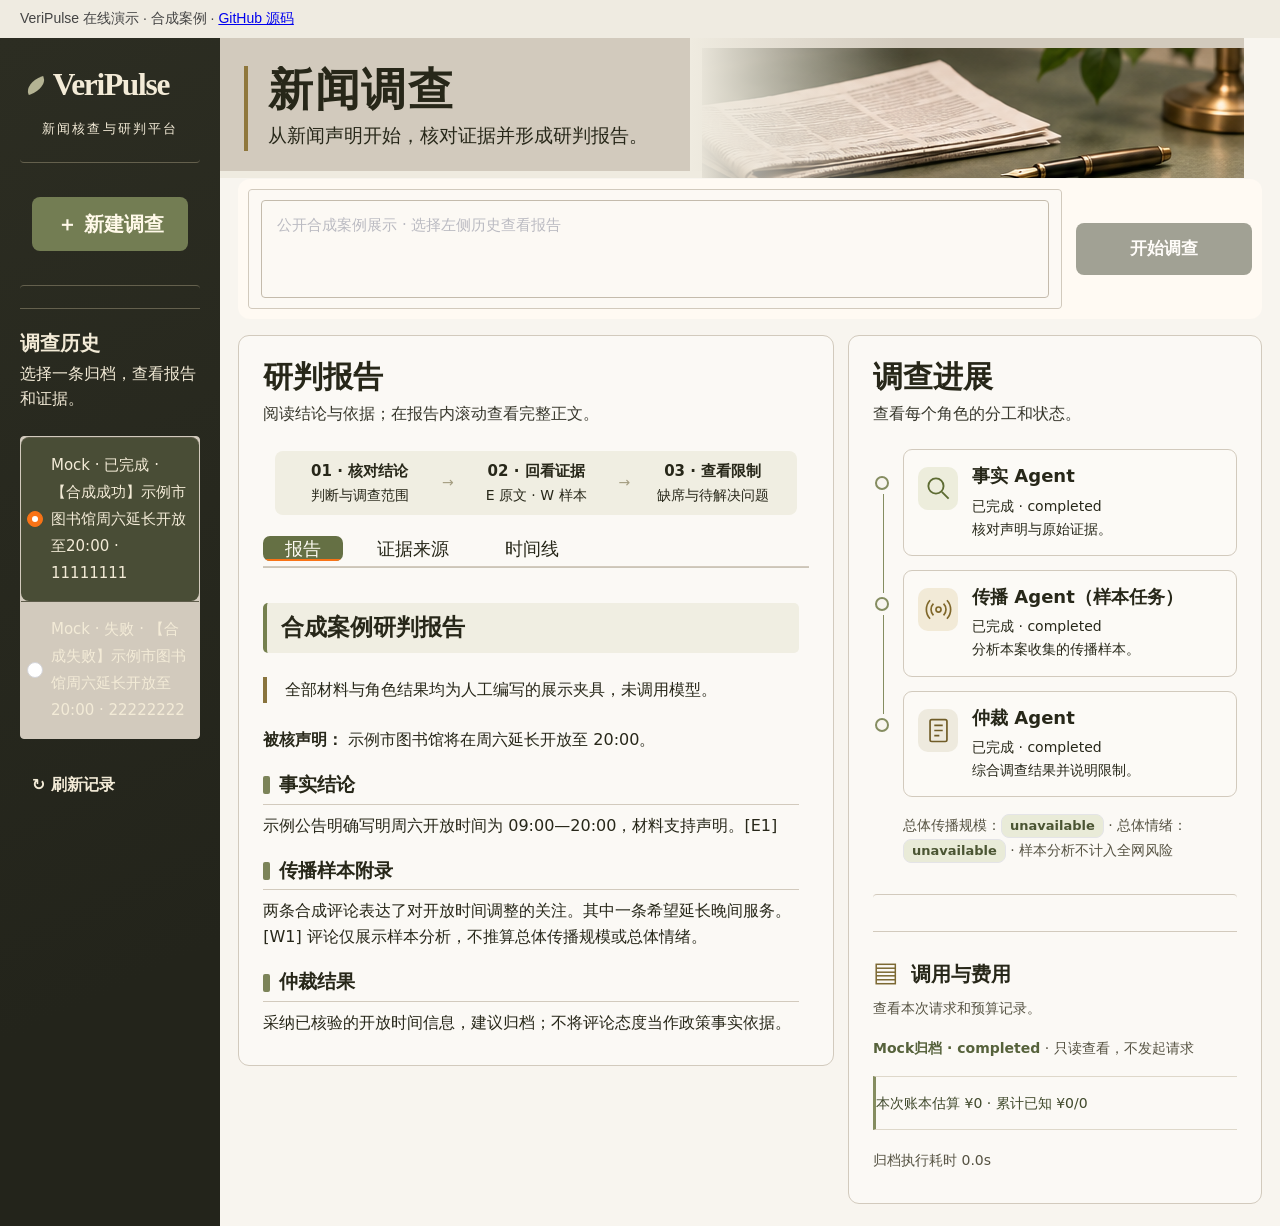
==== commit 201adce3: "Hide backend-only archive controls in static demo" ====
--- a/docs/demo/index.html
+++ b/docs/demo/index.html
@@ -1209,6 +1209,7 @@
 <p>归档执行耗时 0.0s</p>
 </span><!----></div><!----></div> <!----><!----><!----> <!----></div><!----> <!----><!----></div></div></div><!----><!----><!----><!----><!----><div id="" class="block gr-accordion svelte-1plpy97 padded auto-margin" dir="ltr" style="--start-top: 0px; --start-left: 0px; --start-width: 0px; --start-height: 0px; border-style: solid; overflow: auto; min-width: min(0px, 100%);"><!----><!----><div data-testid="status-tracker" class="wrap default full svelte-1uj8rng hide" style="position: absolute; padding: 0px;"><!----> <!----></div> <!----><!----> <button class="label-wrap svelte-e5lyqv"><span class="svelte-e5lyqv">归档详情</span> <span class="icon svelte-e5lyqv" style="transform: rotate(90deg);">▼</span></button> <div data-testid="accordion-content" class="svelte-e5lyqv" style="display: none;"><div id="" class="column  svelte-siq5d6" style="min-width: min(0px, 100%);"><!----> <!----><!----><!----><!----><!----><!----><!----><!----></div><!----></div><!----><!----> <!----></div><!----> <!----><!----></div><!----></div><!----></div><!----></div><!----></div><!----></div><!----></main> <div class="sr-only" role="status" aria-live="polite" aria-atomic="true"></div><!----> <!----> <!----> <!----> <!----> <!----></div> <div class="toast-wrap svelte-1qhecvt" style="--toast-top: 0px;"></div><!----><!----><!----> <div><!----></div></div></div><script id="viewer-script">
 document.querySelectorAll('#history-list input').forEach(e=>e.checked=e.value.startsWith(location.pathname.endsWith('failure.html')?'2':'1'));
+document.querySelectorAll('[data-testid=accordion-content]').forEach(e=>e.parentElement.remove());
 const panels = ["<div role=\"tabpanel\" id=\"\" class=\"tabitem  svelte-dmtrd3\" style=\"display: flex;\"><div id=\"\" class=\"column  svelte-siq5d6\" style=\"min-width: min(0px, 100%);\"><!----> <!----><!----><!----><!----><!----><!----><!----><!----><!----><div id=\"report-body\" class=\"block  svelte-1plpy97 padded hide-container auto-margin\" dir=\"ltr\" style=\"--start-top: 0px; --start-left: 0px; --start-width: 0px; --start-height: 0px; border-style: solid; overflow: auto; min-width: min(0px, 100%);\"><!----><!----><div data-testid=\"status-tracker\" class=\"wrap center full svelte-1uj8rng hide\" style=\"position: absolute; padding: 0px;\"><!----> <!----><\/div> <!----><!----> <div data-testid=\"markdown-wrapper\" class=\"svelte-16ln60g\"><div data-testid=\"markdown\" class=\"prose  svelte-1xjkzpp\" dir=\"ltr\"><!----> <span class=\"md svelte-1hf8a14 prose\"><h1>合成案例研判报告<\/h1>\n<blockquote>\n<p>全部材料与角色结果均为人工编写的展示夹具，未调用模型。<\/p>\n<\/blockquote>\n<p><strong>被核声明：<\/strong> 示例市图书馆将在周六延长开放至 20:00。<\/p>\n<h2>事实结论<\/h2>\n<p>示例公告明确写明周六开放时间为 09:00—20:00，材料支持声明。[E1]<\/p>\n<h2>传播样本附录<\/h2>\n<p>两条合成评论表达了对开放时间调整的关注。其中一条希望延长晚间服务。[W1]\n评论仅展示样本分析，不推算总体传播规模或总体情绪。<\/p>\n<h2>仲裁结果<\/h2>\n<p>采纳已核验的开放时间信息，建议归档；不将评论态度当作政策事实依据。<\/p>\n<\/span><!----><\/div><!----><\/div> <!----><!----><!----> <!----><\/div><!----> <!----><!----><\/div><!----><\/div>", "<div role=\"tabpanel\" id=\"\" class=\"tabitem  svelte-dmtrd3\" style=\"display: flex;\"><div id=\"\" class=\"column  svelte-siq5d6\" style=\"min-width: min(0px, 100%);\"><!----> <!----><!----><!----><!----><!----><!----><!----><!----><!----><div id=\"\" class=\"block section-intro svelte-1plpy97 padded hide-container auto-margin\" dir=\"ltr\" style=\"--start-top: 0px; --start-left: 0px; --start-width: 0px; --start-height: 0px; border-style: solid; overflow: auto; min-width: min(0px, 100%);\"><!----><!----><div data-testid=\"status-tracker\" class=\"wrap center full svelte-1uj8rng hide\" style=\"position: absolute; padding: 0px;\"><!----> <!----><\/div> <!----><!----> <div data-testid=\"markdown-wrapper\" class=\"svelte-16ln60g\"><div data-testid=\"markdown\" class=\"prose section-intro svelte-1xjkzpp\" dir=\"ltr\"><!----> <span class=\"md svelte-1hf8a14 prose\"><p>查看报告引用的原文、出处和链接。<\/p>\n<\/span><!----><\/div><!----><\/div> <!----><!----><!----> <!----><\/div><!----> <!----><!----><!----><!----><!----><!----><div id=\"\" class=\"block  svelte-1plpy97 hide-container auto-margin\" dir=\"ltr\" style=\"--start-top: 0px; --start-left: 0px; --start-width: 0px; --start-height: 0px; border-style: solid; overflow: visible; min-width: min(0px, 100%);\"><!----><!----><!----> <!----> <div data-testid=\"status-tracker\" class=\"wrap center full svelte-1uj8rng hide\" style=\"position: absolute; padding: 0px;\"><!----> <!----><\/div> <!----><!----> <div class=\"html-container svelte-1jts93g\"><!----><div id=\"html-suklf8w9q\" class=\"prose gradio-style  svelte-26mp0t\"><article class=\"source-card\"><b>E1 · passed<\/b><p>合成公告 · 非真实新闻<\/p><pre>示例市图书馆周六开放时间为09:00—20:00。<\/pre><\/article><h3>公开材料样本 W 引用 · 不计入全网风险<\/h3><article class=\"source-card\"><b>W1 · passed<\/b><p>合成评论 · 无真实用户<\/p><pre>希望晚间也能借阅图书。<\/pre><\/article><\/div><!----><\/div><!----> <!----><\/div><!----> <!----><!----><\/div><!----><\/div>", "<div role=\"tabpanel\" id=\"\" class=\"tabitem  svelte-dmtrd3\" style=\"display: flex;\"><div id=\"\" class=\"column  svelte-siq5d6\" style=\"min-width: min(0px, 100%);\"><!----> <!----><!----><!----><!----><!----><!----><!----><!----><!----><div id=\"\" class=\"block section-intro svelte-1plpy97 padded hide-container auto-margin\" dir=\"ltr\" style=\"--start-top: 0px; --start-left: 0px; --start-width: 0px; --start-height: 0px; border-style: solid; overflow: auto; min-width: min(0px, 100%);\"><!----><!----><div data-testid=\"status-tracker\" class=\"wrap center full svelte-1uj8rng hide\" style=\"position: absolute; padding: 0px;\"><!----> <!----><\/div> <!----><!----> <div data-testid=\"markdown-wrapper\" class=\"svelte-16ln60g\"><div data-testid=\"markdown\" class=\"prose section-intro svelte-1xjkzpp\" dir=\"ltr\"><!----> <span class=\"md svelte-1hf8a14 prose\"><p>按时间查看取证和研判记录。<\/p>\n<\/span><!----><\/div><!----><\/div> <!----><!----><!----> <!----><\/div><!----> <!----><!----><!----><!----><!----><!----><div id=\"\" class=\"block  svelte-1plpy97 padded hide-container auto-margin\" dir=\"ltr\" style=\"--start-top: 0px; --start-left: 0px; --start-width: 0px; --start-height: 0px; border-style: solid; overflow: auto; min-width: min(0px, 100%);\"><!----><!----><div data-testid=\"status-tracker\" class=\"wrap center full svelte-1uj8rng hide\" style=\"position: absolute; padding: 0px;\"><!----> <!----><\/div> <!----><!----> <div data-testid=\"markdown-wrapper\" class=\"svelte-16ln60g\"><div data-testid=\"markdown\" class=\"prose  svelte-1xjkzpp\" dir=\"ltr\"><!----> <span class=\"md svelte-1hf8a14 prose\"><ul>\n<li>2026-11-11T00:00:00+00:00 · synthetic_fixture · completed<\/li>\n<\/ul>\n<\/span><!----><\/div><!----><\/div> <!----><!----><!----> <!----><\/div><!----> <!----><!----><\/div><!----><\/div>"];
 document.querySelectorAll('script:not(#viewer-script)').forEach(e=>e.remove());
 document.querySelectorAll('#history-list input').forEach(e=>e.addEventListener('change',()=>location.href=e.value.startsWith('1')?'index.html':'failure.html'));
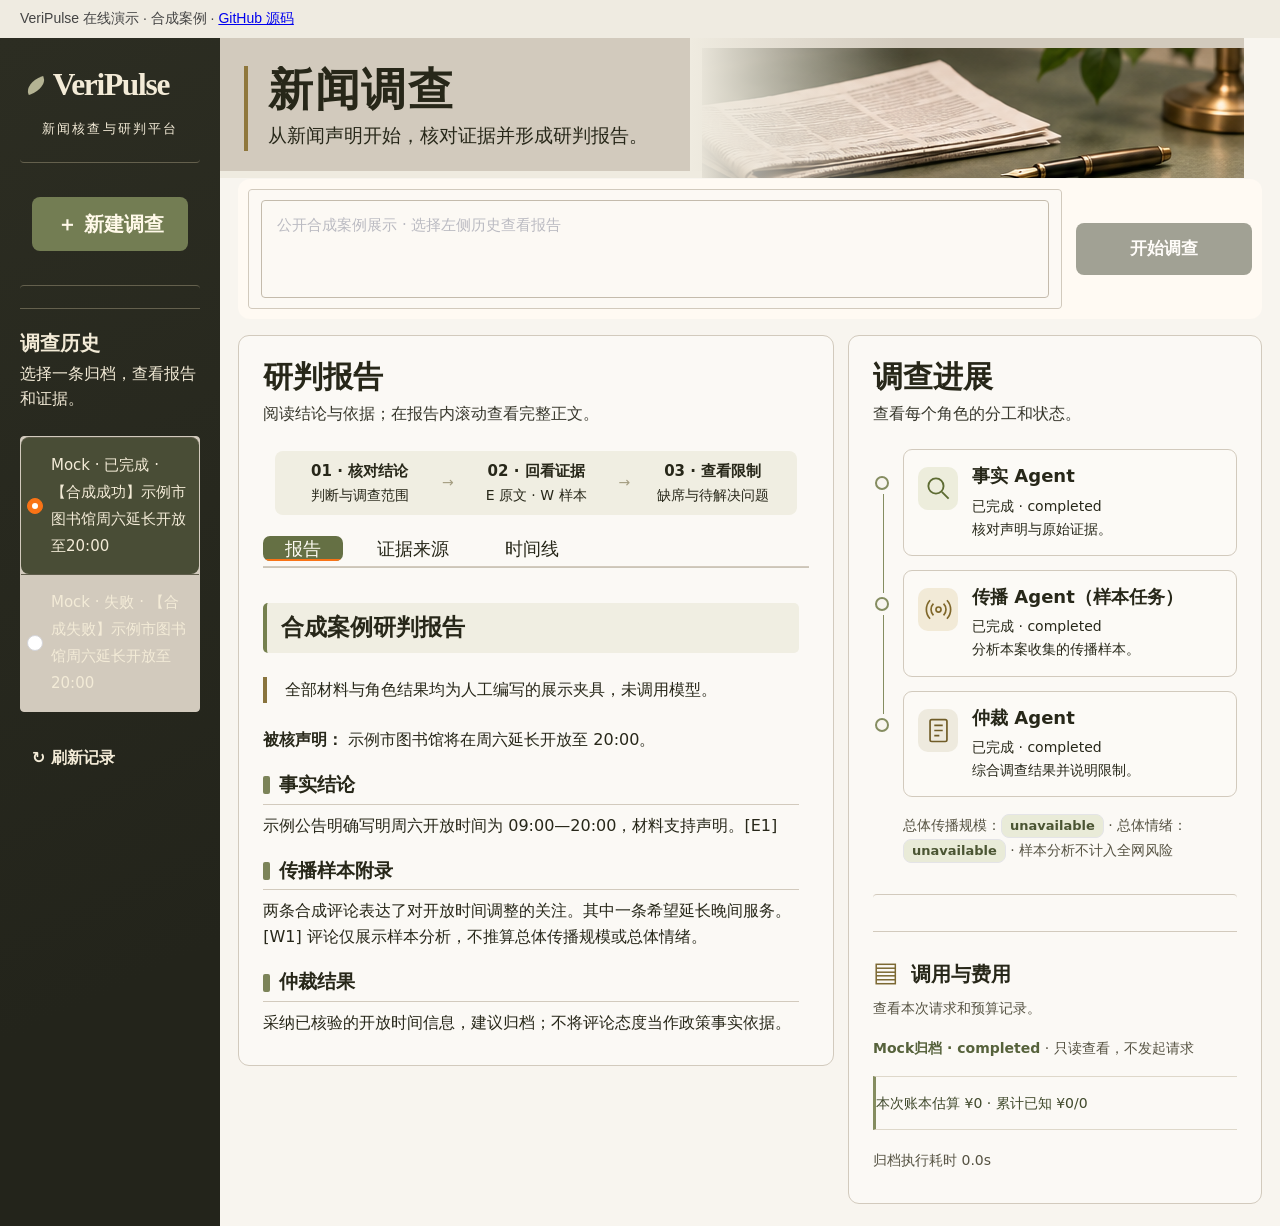
==== commit 15b5a211: "Hide case IDs in history labels and refresh demo screenshots" ====
--- a/docs/demo/index.html
+++ b/docs/demo/index.html
@@ -1175,7 +1175,7 @@
 <p>新闻核查与研判平台</p>
 </span><!----></div><!----></div> <!----><!----><!----> <!----></div><!----> <!----><!----><!----><!----><!----><!----><div id="new-investigation" class="block  svelte-1plpy97 hide-container auto-margin" dir="ltr" style="--start-top: 0px; --start-left: 0px; --start-width: 0px; --start-height: 0px; border-style: solid; overflow: visible; min-width: min(0px, 100%);"><!----><!----><!----> <!----> <div data-testid="status-tracker" class="wrap center full svelte-1uj8rng hide" style="position: absolute; padding: 0px;"><!----> <!----></div> <!----><!----> <div class="html-container svelte-1jts93g"><!----><div id="html-u8wxc3j10" class="prose gradio-style  svelte-26mp0t"><a href="#news-input" class="new-investigation">＋ 新建调查</a></div><!----></div><!----> <!----></div><!----> <!----><!----><!----><!----><!----><!----><div id="history-heading" class="block section-intro svelte-1plpy97 padded hide-container auto-margin" dir="ltr" style="--start-top: 0px; --start-left: 0px; --start-width: 0px; --start-height: 0px; border-style: solid; overflow: auto; min-width: min(0px, 100%);"><!----><!----><div data-testid="status-tracker" class="wrap center full svelte-1uj8rng hide" style="position: absolute; padding: 0px;"><!----> <!----></div> <!----><!----> <div data-testid="markdown-wrapper" class="svelte-16ln60g"><div data-testid="markdown" class="prose section-intro svelte-1xjkzpp" dir="ltr"><!----> <span class="md svelte-1hf8a14 prose"><h3>调查历史</h3>
 <p>选择一条归档，查看报告和证据。</p>
-</span><!----></div><!----></div> <!----><!----><!----> <!----></div><!----> <!----><!----><!----><!----><div class="form svelte-d5xbca" style="flex-grow: 0; min-width: min(0px, 100%);"><!----><!----><!----><!----><!----><!----><!----><!----><fieldset id="history-list" class="block  svelte-1plpy97 padded auto-margin" dir="ltr" style="--start-top: 0px; --start-left: 0px; --start-width: 0px; --start-height: 0px; border-style: solid; overflow: auto; min-width: min(160px, 100%);"><!----><!----><div data-testid="status-tracker" class="wrap default full svelte-1uj8rng hide" style="position: absolute; padding: 0px;"><!----> <!----></div> <!----><!----> <!----> <span data-testid="block-info" dir="ltr" class="svelte-jdcl7l hide sr-only">历史调查<!----></span> <!----><!----> <div class="wrap svelte-e4x47i"><label data-testid="Mock · 已完成 · 【合成成功】示例市图书馆周六延长开放至20:00 · 11111111-radio-label" class="svelte-19qdtil selected"><input type="radio" class="svelte-19qdtil" name="radio-1" aria-checked="true" value="11111111111111111111111111111111"> <span class="svelte-19qdtil">Mock · 已完成 · 【合成成功】示例市图书馆周六延长开放至20:00 · 11111111</span></label><label data-testid="Mock · 失败 · 【合成失败】示例市图书馆周六延长开放至20:00 · 22222222-radio-label" class="svelte-19qdtil"><input type="radio" class="svelte-19qdtil" name="radio-2" aria-checked="false" value="22222222222222222222222222222222"> <span class="svelte-19qdtil">Mock · 失败 · 【合成失败】示例市图书馆周六延长开放至20:00 · 22222222</span></label></div><!----> <!----></fieldset><!----> <!----><!----></div><!----><!----><!----><!----><button class="lg secondary  svelte-xzq5jh" id="history-refresh"><!----> <!---->↻  刷新记录<!----></button><!----><!----></div><!----><!----><!----><div id="main-panel" class="column  svelte-siq5d6" style="flex-grow: 3; min-width: min(480px, 100%);"><!----> <!----><!----><!----><!----><!----><!----><div id="masthead" class="gr-group  svelte-1p9262q"><div id="masthead" class="gr-group  svelte-1p9262q"><div class="styler svelte-1p9262q" style="--block-radius: 0px; --block-border-width: 0px; --layout-gap: 1px; --form-gap-width: 1px; --button-border-width: 0px; --button-large-radius: 0px; --button-small-radius: 0px;"><!----><!----><!----><!----><!----><!----><!----><div id="masthead-art" class="block  svelte-1plpy97 hide-container auto-margin" dir="ltr" style="--start-top: 0px; --start-left: 0px; --start-width: 0px; --start-height: 0px; border-style: solid; overflow: visible; min-width: min(0px, 100%);"><!----><!----><!----> <!----> <div data-testid="status-tracker" class="wrap center full svelte-1uj8rng hide" style="position: absolute; padding: 0px;"><!----> <!----></div> <!----><!----> <div class="html-container svelte-1jts93g"><!----><div id="html-67zkwi0rt" class="prose gradio-style  svelte-26mp0t"><div class="editorial-photo" aria-hidden="true"></div></div><!----></div><!----> <!----></div><!----> <!----><!----><!----><!----><!----><!----><div id="welcome" class="block  svelte-1plpy97 padded hide-container auto-margin" dir="ltr" style="--start-top: 0px; --start-left: 0px; --start-width: 0px; --start-height: 0px; border-style: solid; overflow: auto; min-width: min(0px, 100%);"><!----><!----><div data-testid="status-tracker" class="wrap center full svelte-1uj8rng hide" style="position: absolute; padding: 0px;"><!----> <!----></div> <!----><!----> <div data-testid="markdown-wrapper" class="svelte-16ln60g"><div data-testid="markdown" class="prose  svelte-1xjkzpp" dir="ltr"><!----> <span class="md svelte-1hf8a14 prose"><h2>新闻调查</h2>
+</span><!----></div><!----></div> <!----><!----><!----> <!----></div><!----> <!----><!----><!----><!----><div class="form svelte-d5xbca" style="flex-grow: 0; min-width: min(0px, 100%);"><!----><!----><!----><!----><!----><!----><!----><!----><fieldset id="history-list" class="block  svelte-1plpy97 padded auto-margin" dir="ltr" style="--start-top: 0px; --start-left: 0px; --start-width: 0px; --start-height: 0px; border-style: solid; overflow: auto; min-width: min(160px, 100%);"><!----><!----><div data-testid="status-tracker" class="wrap default full svelte-1uj8rng hide" style="position: absolute; padding: 0px;"><!----> <!----></div> <!----><!----> <!----> <span data-testid="block-info" dir="ltr" class="svelte-jdcl7l hide sr-only">历史调查<!----></span> <!----><!----> <div class="wrap svelte-e4x47i"><label data-testid="Mock · 已完成 · 【合成成功】示例市图书馆周六延长开放至20:00-radio-label" class="svelte-19qdtil selected"><input type="radio" class="svelte-19qdtil" name="radio-1" aria-checked="true" value="11111111111111111111111111111111"> <span class="svelte-19qdtil">Mock · 已完成 · 【合成成功】示例市图书馆周六延长开放至20:00</span></label><label data-testid="Mock · 失败 · 【合成失败】示例市图书馆周六延长开放至20:00-radio-label" class="svelte-19qdtil"><input type="radio" class="svelte-19qdtil" name="radio-2" aria-checked="false" value="22222222222222222222222222222222"> <span class="svelte-19qdtil">Mock · 失败 · 【合成失败】示例市图书馆周六延长开放至20:00</span></label></div><!----> <!----></fieldset><!----> <!----><!----></div><!----><!----><!----><!----><button class="lg secondary  svelte-xzq5jh" id="history-refresh"><!----> <!---->↻  刷新记录<!----></button><!----><!----></div><!----><!----><!----><div id="main-panel" class="column  svelte-siq5d6" style="flex-grow: 3; min-width: min(480px, 100%);"><!----> <!----><!----><!----><!----><!----><!----><div id="masthead" class="gr-group  svelte-1p9262q"><div id="masthead" class="gr-group  svelte-1p9262q"><div class="styler svelte-1p9262q" style="--block-radius: 0px; --block-border-width: 0px; --layout-gap: 1px; --form-gap-width: 1px; --button-border-width: 0px; --button-large-radius: 0px; --button-small-radius: 0px;"><!----><!----><!----><!----><!----><!----><!----><div id="masthead-art" class="block  svelte-1plpy97 hide-container auto-margin" dir="ltr" style="--start-top: 0px; --start-left: 0px; --start-width: 0px; --start-height: 0px; border-style: solid; overflow: visible; min-width: min(0px, 100%);"><!----><!----><!----> <!----> <div data-testid="status-tracker" class="wrap center full svelte-1uj8rng hide" style="position: absolute; padding: 0px;"><!----> <!----></div> <!----><!----> <div class="html-container svelte-1jts93g"><!----><div id="html-67zkwi0rt" class="prose gradio-style  svelte-26mp0t"><div class="editorial-photo" aria-hidden="true"></div></div><!----></div><!----> <!----></div><!----> <!----><!----><!----><!----><!----><!----><div id="welcome" class="block  svelte-1plpy97 padded hide-container auto-margin" dir="ltr" style="--start-top: 0px; --start-left: 0px; --start-width: 0px; --start-height: 0px; border-style: solid; overflow: auto; min-width: min(0px, 100%);"><!----><!----><div data-testid="status-tracker" class="wrap center full svelte-1uj8rng hide" style="position: absolute; padding: 0px;"><!----> <!----></div> <!----><!----> <div data-testid="markdown-wrapper" class="svelte-16ln60g"><div data-testid="markdown" class="prose  svelte-1xjkzpp" dir="ltr"><!----> <span class="md svelte-1hf8a14 prose"><h2>新闻调查</h2>
 <p>从新闻声明开始，核对证据并形成研判报告。</p>
 </span><!----></div><!----></div> <!----><!----><!----> <!----></div><!----> <!----><!----></div></div></div><!----><!----><!----><div id="composer" class="row  svelte-7xavid unequal-height"><!----> <!----><!----><!----><!----><!----><div class="form svelte-d5xbca" style="flex-grow: 1; min-width: min(160px, 100%);"><!----><!----><!----><!----><!----><!----><!----><!----><div id="news-input" class="block  svelte-1plpy97 padded auto-margin" dir="ltr" style="--start-top: 0px; --start-left: 0px; --start-width: 0px; --start-height: 0px; border-style: solid; overflow: hidden; min-width: min(160px, 100%);"><!----><!----><div data-testid="status-tracker" class="wrap default full svelte-1uj8rng hide" style="position: absolute; padding: 0px;"><!----> <!----></div> <!----><!----> <label class="svelte-1hguek3 container show_textbox_border"><!----> <span data-testid="block-info" dir="ltr" class="svelte-jdcl7l hide sr-only">新闻声明 <!----><!----></span> <!----><!----> <div class="input-container svelte-1hguek3"><textarea data-testid="textbox" dir="ltr" placeholder="粘贴或输入需要核查的新闻声明、报道内容或网络说法。" rows="3" class="svelte-1hguek3" style="height: 98.25px; overflow-y: hidden;"></textarea><!----> <!----> <!----></div></label><!----><!----> <!----></div><!----> <!----><!----></div><!----><!----><!----><!----><button class="lg primary  svelte-xzq5jh" disabled=""><!----> <!---->开始调查<!----></button><!----><!----></div><!----><!----><!----><div id="result-area" class="column  svelte-siq5d6" style="flex-grow: 1; min-width: min(320px, 100%);"><!----> <!----><!----><!----><!----><!----><!----><div id="result-grid" class="row  svelte-7xavid unequal-height"><!----> <!----><!----><!----><!----><!----><div id="report-column" class="column  svelte-siq5d6" style="flex-grow: 7; min-width: min(420px, 100%);"><!----> <!----><!----><!----><!----><!----><!----><!----><!----><div id="" class="block section-intro svelte-1plpy97 padded hide-container auto-margin" dir="ltr" style="--start-top: 0px; --start-left: 0px; --start-width: 0px; --start-height: 0px; border-style: solid; overflow: auto; min-width: min(0px, 100%);"><!----><!----><div data-testid="status-tracker" class="wrap center full svelte-1uj8rng hide" style="position: absolute; padding: 0px;"><!----> <!----></div> <!----><!----> <div data-testid="markdown-wrapper" class="svelte-16ln60g"><div data-testid="markdown" class="prose section-intro svelte-1xjkzpp" dir="ltr"><!----> <span class="md svelte-1hf8a14 prose"><h2>研判报告</h2>
 <p>阅读结论与依据；在报告内滚动查看完整正文。</p>
